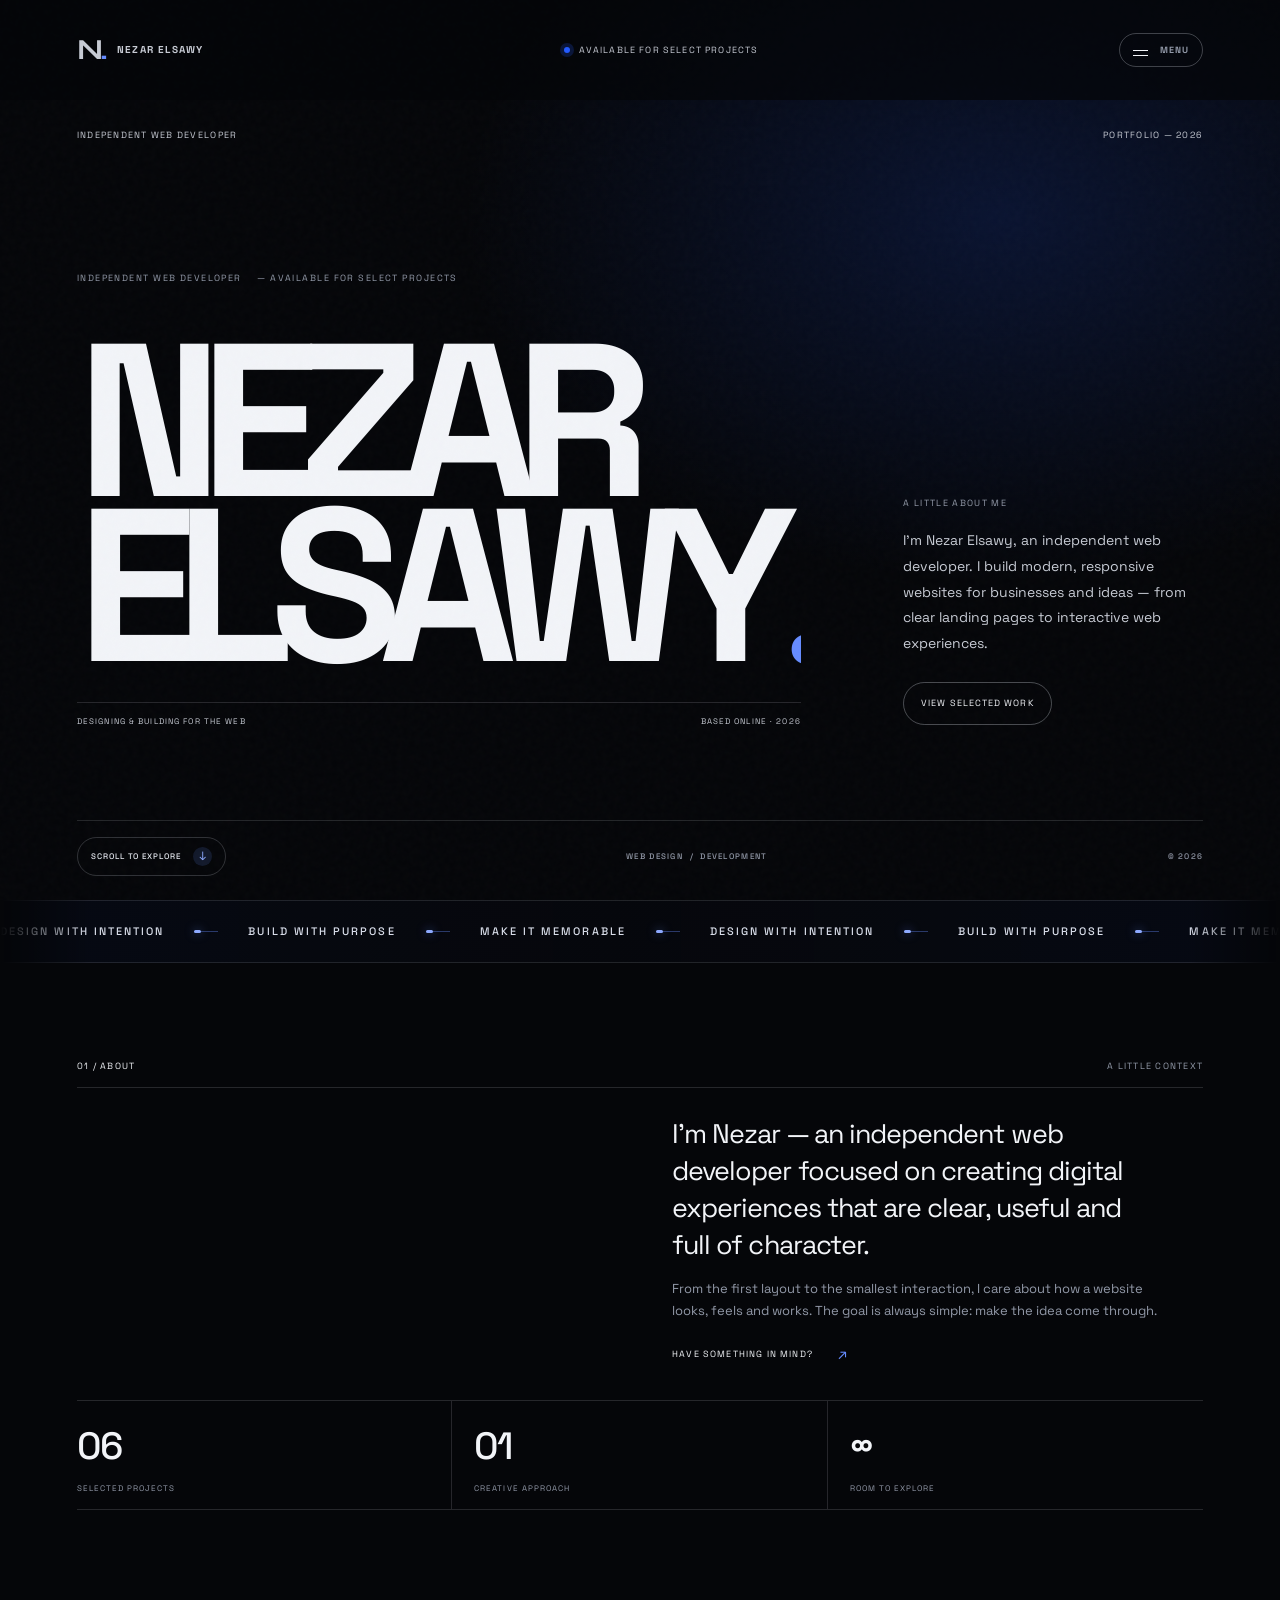
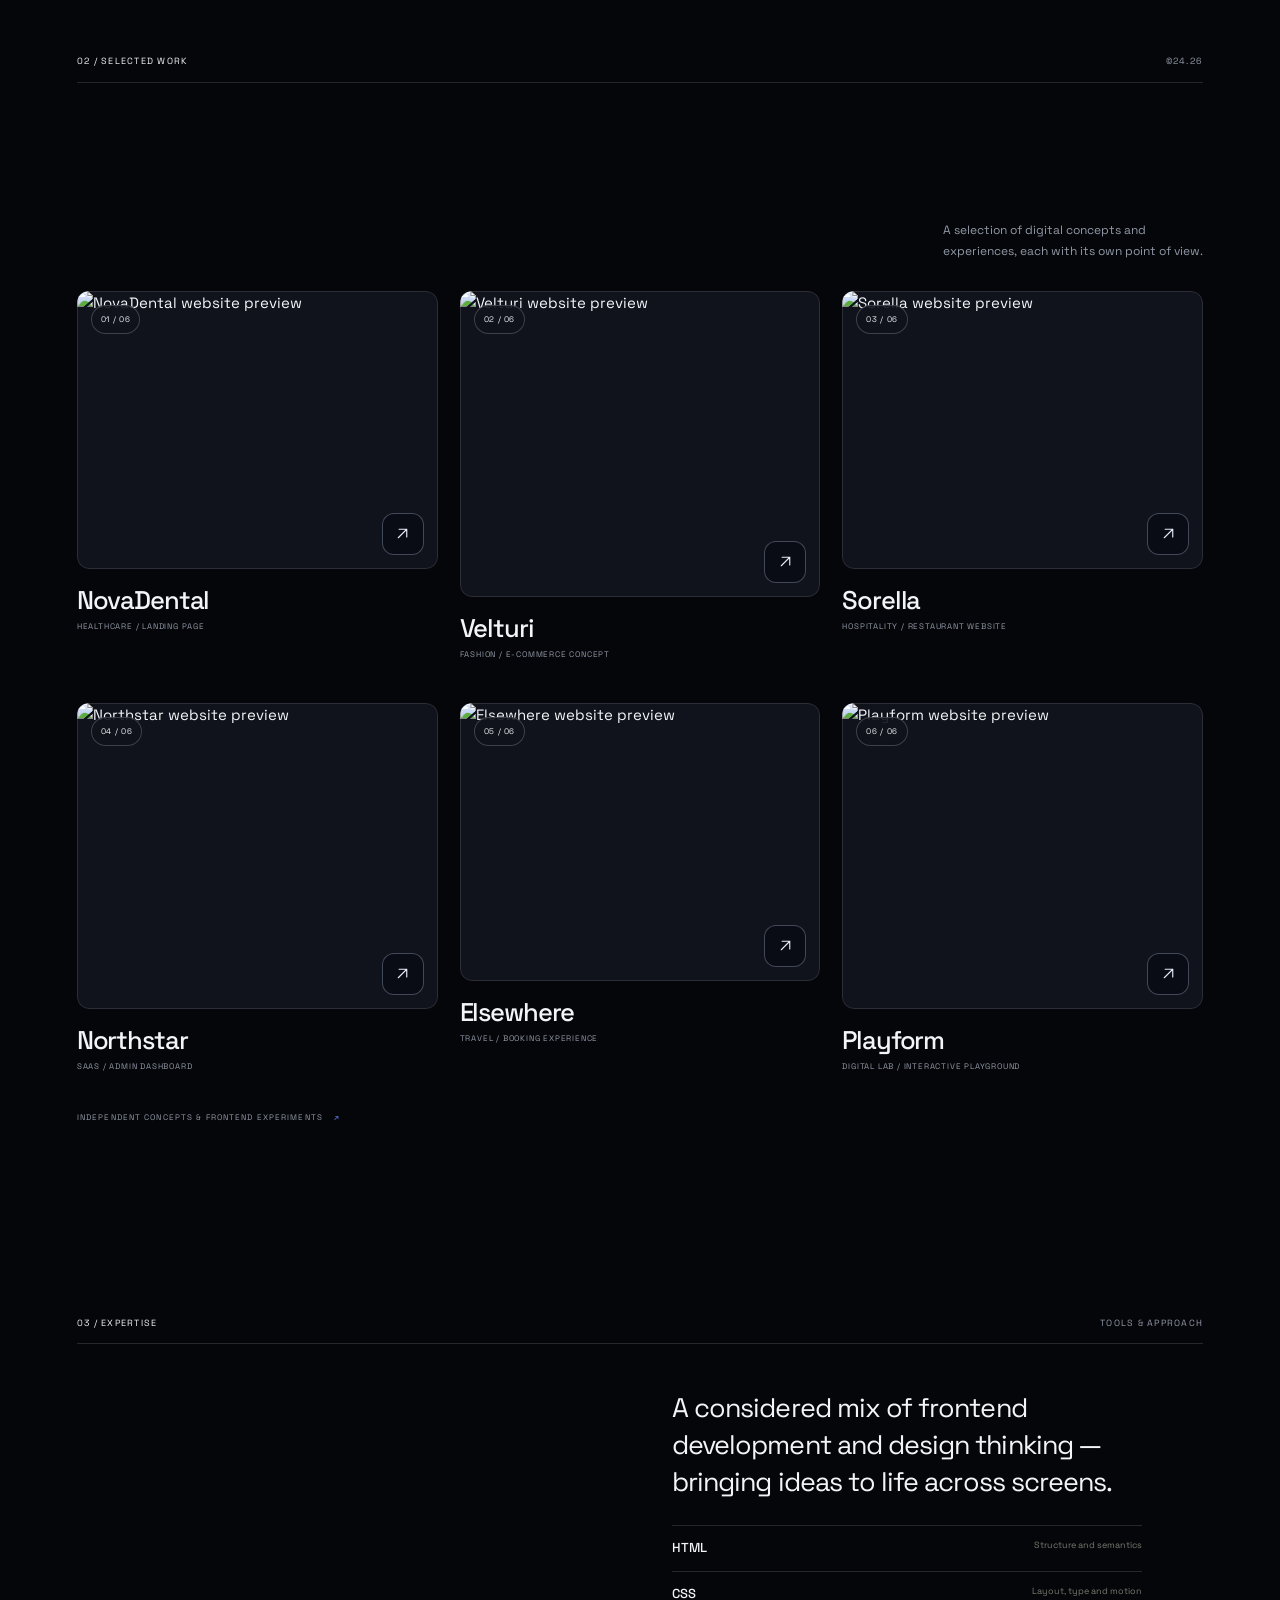
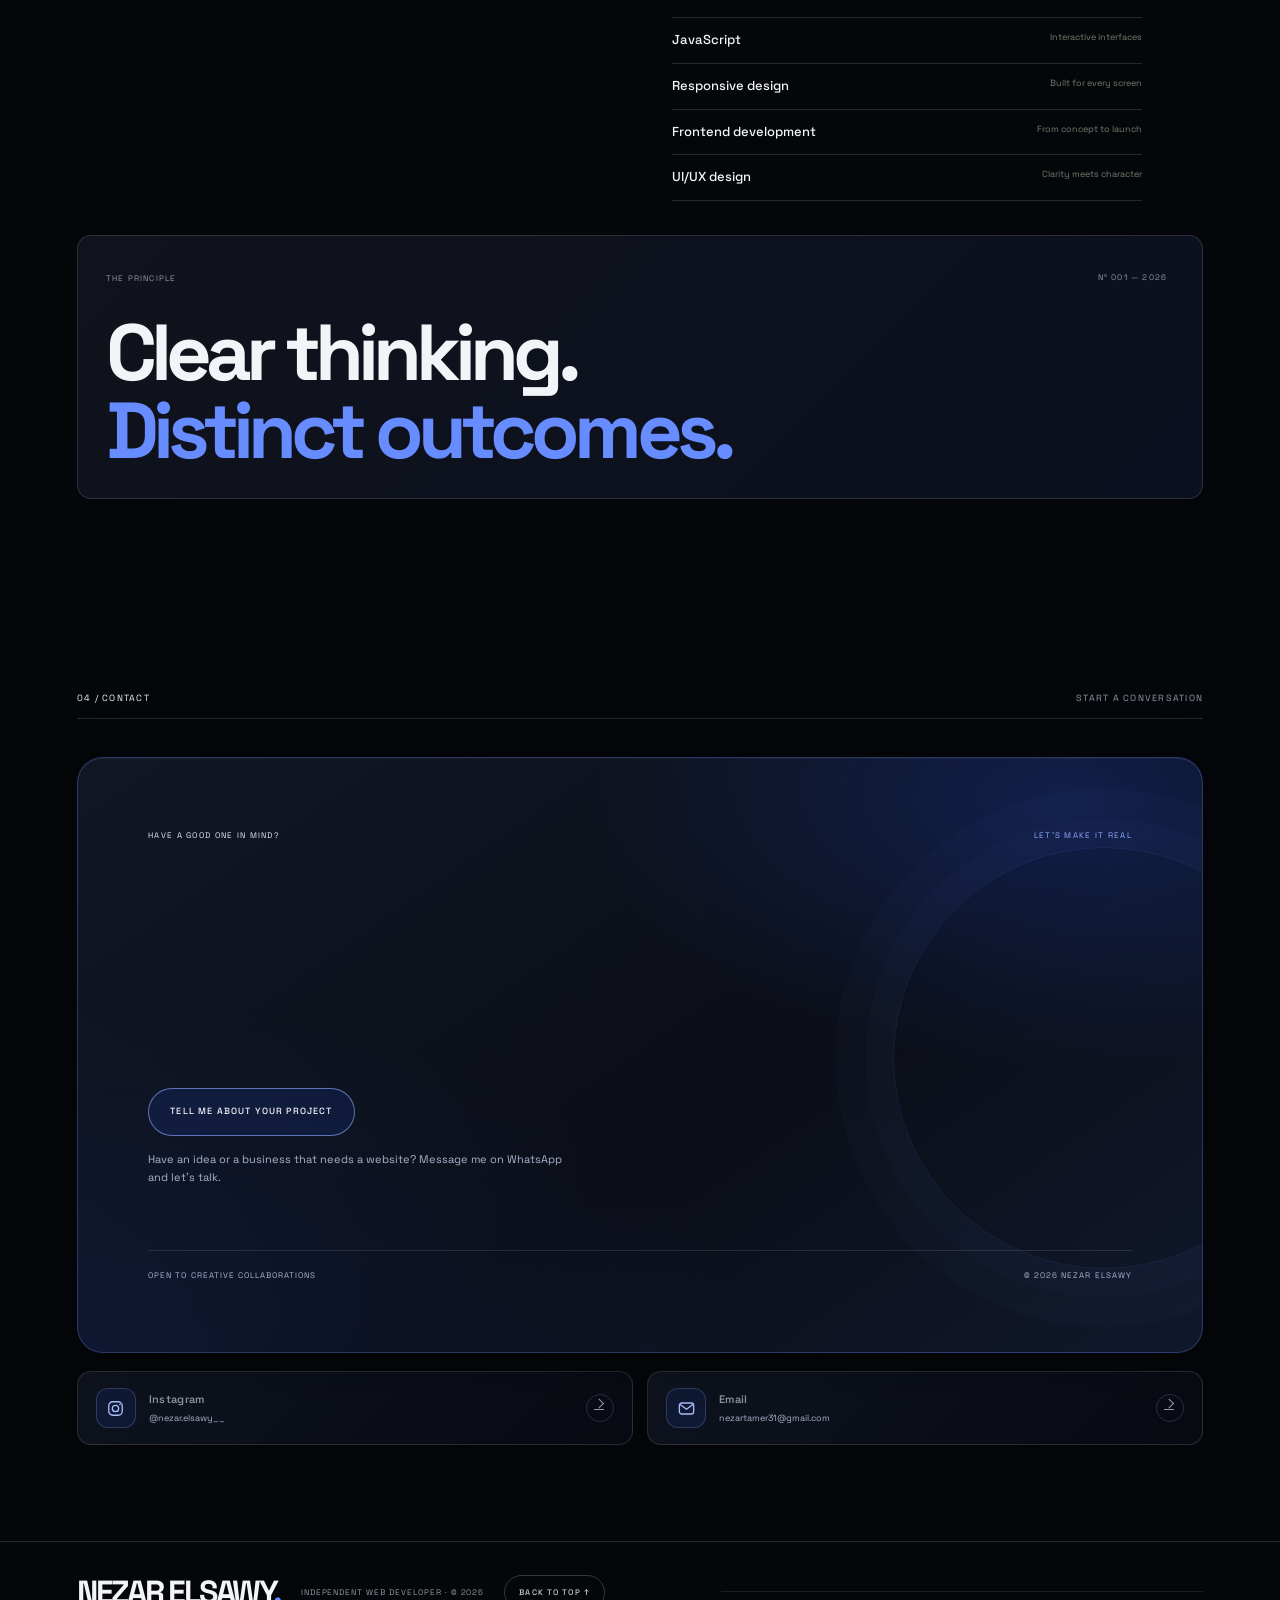
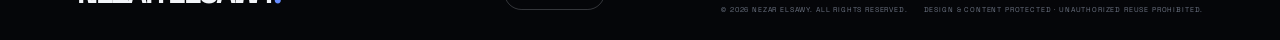
==== index.html @ 16b8c1f1 "Refresh stylesheet for social arrow update" ====
<!doctype html>
<html lang="en">
<head>
<meta charset="utf-8"><meta name="viewport" content="width=device-width,initial-scale=1,viewport-fit=cover">
<title>Nezar Elsawy — Independent Web Developer</title>
<meta name="description" content="Nezar Elsawy — Independent web developer creating thoughtful digital experiences.">
<meta name="theme-color" content="#050609">
<link rel="preconnect" href="https://fonts.googleapis.com"><link rel="preconnect" href="https://fonts.gstatic.com" crossorigin>
<link href="https://fonts.googleapis.com/css2?family=Space+Grotesk:wght@400;500;600;700&family=Syne:wght@500;600;700;800&display=swap" rel="stylesheet">
<link rel="stylesheet" href="style.css?v=social-link-arrow-style-20261108"><script>document.documentElement.classList.add('js')</script>
</head>
<body>
<div class="grain" aria-hidden="true"></div><div class="cursor" aria-hidden="true"></div>
<a class="skip" href="#about">Skip to content</a>
<header class="site-nav">
 <a class="brand" href="#top" aria-label="Nezar Elsawy home"><span class="brand-symbol">N<span>.</span></span><span class="brand-name">NEZAR ELSAWY</span></a>
 <span class="nav-status"><i></i> AVAILABLE FOR SELECT PROJECTS</span>
 <button class="menu-toggle" aria-expanded="false" aria-controls="mobile-menu" aria-label="Open menu"><span></span><span></span><b>MENU</b></button>
</header>
<nav class="mobile-menu" id="mobile-menu" aria-label="Main navigation"><div class="menu-top"><span>INDEX / 2026</span><button class="menu-close" type="button">CLOSE ×</button></div><a href="#about">About <span>01</span></a><a href="#work">Works <span>02</span></a><a href="#skills">Expertise <span>03</span></a><a href="#contact">Contact <span>04</span></a><small>INDEPENDENT WEB DEVELOPER · EGYPT</small></nav>
<main id="top">
<section class="hero">
 <div class="hero-meta"><span>INDEPENDENT WEB DEVELOPER</span><span>PORTFOLIO — 2026</span></div>
 <div class="hero-intro hero-intro-profile">
  <div class="hero-copy">
   <p class="hero-kicker">INDEPENDENT WEB DEVELOPER <span>— AVAILABLE FOR SELECT PROJECTS</span></p>
   <h1 class="hero-name" aria-label="Nezar Elsawy"><span class="name-line name-first">NEZAR</span><span class="name-line name-last">ELSAWY<span class="lime-dot">.</span></span></h1>
   <div class="hero-undername"><span>DESIGNING & BUILDING FOR THE WEB</span><span>BASED ONLINE · 2026</span></div>
  </div>
  <aside class="hero-description">
   <p class="hero-role">A LITTLE ABOUT ME</p>
   <p class="hero-bio">I'm Nezar Elsawy, an independent web developer. I build modern, responsive websites for businesses and ideas — from clear landing pages to interactive web experiences.</p>
   <a href="#work" class="pill-link">VIEW SELECTED WORK</a>
  </aside>
 </div>
 <div class="hero-foot"><span>SCROLL TO EXPLORE <b>↓</b></span><span>WEB DESIGN&nbsp; / &nbsp;DEVELOPMENT</span><span>© 2026</span></div>
</section>
<div class="ticker" aria-hidden="true"><div><span>DESIGN WITH INTENTION</span><b aria-hidden="true"></b><span>BUILD WITH PURPOSE</span><b aria-hidden="true"></b><span>MAKE IT MEMORABLE</span><b aria-hidden="true"></b><span>DESIGN WITH INTENTION</span><b aria-hidden="true"></b><span>BUILD WITH PURPOSE</span><b aria-hidden="true"></b><span>MAKE IT MEMORABLE</span><b aria-hidden="true"></b></div></div>
<section class="section about-section" id="about">
 <div class="section-head"><span>01 / ABOUT</span><span>A LITTLE CONTEXT</span></div>
 <div class="about-grid"><h2 class="section-title reveal-text">Less, but<br><em>better.</em></h2><div class="about-copy"><p class="lead">I'm Nezar — an independent web developer focused on creating digital experiences that are clear, useful and full of character.</p><p class="body-copy">From the first layout to the smallest interaction, I care about how a website looks, feels and works. The goal is always simple: make the idea come through.</p><a class="text-link" href="#contact">HAVE SOMETHING IN MIND? <span>↗</span></a></div></div>
 <div class="about-stats"><div><strong>06</strong><span>SELECTED PROJECTS</span></div><div><strong>01</strong><span>CREATIVE APPROACH</span></div><div><strong>∞</strong><span>ROOM TO EXPLORE</span></div></div>
</section>
<section class="section work-section" id="work">
 <div class="section-head"><span>02 / SELECTED WORK</span><span>©24.26</span></div>
 <div class="work-heading"><h2 class="section-title reveal-text">Works<span class="lime-dot">.</span></h2><p>A selection of digital concepts and experiences, each with its own point of view.</p></div>
 <div class="project-grid" id="projects"></div>
 <p class="work-footnote">INDEPENDENT CONCEPTS & FRONTEND EXPERIMENTS <span>↗</span></p>
</section>
<section class="section expertise-section" id="skills">
 <div class="section-head"><span>03 / EXPERTISE</span><span>TOOLS & APPROACH</span></div>
 <div class="expertise-grid"><h2 class="section-title reveal-text">Make it<br><em>work.</em></h2><div><p class="lead">A considered mix of frontend development and design thinking — bringing ideas to life across screens.</p><ul class="skill-list" id="skill-list"></ul></div></div>
 <div class="manifesto"><span>THE PRINCIPLE</span><strong>Clear thinking.<br><em>Distinct outcomes.</em></strong><span class="manifesto-index">N° 001 — 2026</span></div>
</section>
<section class="section contact-section" id="contact">
 <div class="section-head"><span>04 / CONTACT</span><span>START A CONVERSATION</span></div>
 <div class="contact-panel"><div class="contact-top"><span>HAVE A GOOD ONE IN MIND?</span><span>LET'S MAKE IT REAL</span></div><h2 class="section-title reveal-text">Let's talk<span class="lime-dot">.</span></h2><a class="contact-link" id="cta" href="https://wa.me/201211928660?text=Hi%20Nezar%2C%20I%27m%20interested%20in%20building%20a%20website." target="_blank" rel="noopener">TELL ME ABOUT YOUR PROJECT</a><p class="contact-hint">Have an idea or a business that needs a website? Message me on WhatsApp and let’s talk.</p><div class="contact-bottom"><span>OPEN TO CREATIVE COLLABORATIONS</span><span>© 2026 NEZAR ELSAWY</span></div></div>
 <div class="social-links" id="links"></div>
</section>
</main>
<div class="project-modal" id="project-modal" role="dialog" aria-modal="true" aria-hidden="true" aria-label="Project case study"><div class="project-modal-panel" id="project-modal-content"></div></div>
<footer class="site-footer"><div class="footer-main"><a class="footer-name" href="#top">NEZAR ELSAWY<span>.</span></a><span>INDEPENDENT WEB DEVELOPER · © <span id="year">2026</span></span><a class="back-top" href="#top">BACK TO TOP ↑</a></div><div class="footer-legal"><span>© <span id="copyright-year">2026</span> NEZAR ELSAWY. ALL RIGHTS RESERVED.</span><span>DESIGN & CONTENT PROTECTED · UNAUTHORIZED REUSE PROHIBITED.</span></div></footer>
<script src="site.js"></script><script src="projects.js?v=preview20261108"></script><script src="main.js?v=contact-social-icons-20261108"></script><script src="script.js?v=full-motion-20261108"></script>
</body></html>
---- style.css ----
:root{--bg:#10110f;--surface:#171915;--ink:#f0f0e9;--muted:#999d91;--line:rgba(240,240,233,.17);--lime:#c7f36b;--font:'Space Grotesk',sans-serif;--gutter:clamp(20px,5.3vw,82px);--ease:cubic-bezier(.2,.7,.2,1)}
*{box-sizing:border-box;margin:0;padding:0}html{scroll-behavior:smooth;scroll-padding-top:90px}body{background:var(--bg);color:var(--ink);font:400 15px/1.6 var(--font);overflow-x:hidden;-webkit-font-smoothing:antialiased}a{color:inherit;text-decoration:none}button{font:inherit}::selection{background:var(--lime);color:#10110f}.grain{position:fixed;inset:0;z-index:20;pointer-events:none;opacity:.035;background-image:url("data:image/svg+xml,%3Csvg viewBox='0 0 180 180' xmlns='http://www.w3.org/2000/svg'%3E%3Cfilter id='n'%3E%3CfeTurbulence type='fractalNoise' baseFrequency='.85' numOctaves='3' stitchTiles='stitch'/%3E%3C/filter%3E%3Crect width='100%25' height='100%25' filter='url(%23n)' opacity='.5'/%3E%3C/svg%3E")}.skip{position:absolute;top:-60px;left:20px;z-index:200;background:var(--lime);color:#10110f;padding:10px}.skip:focus{top:15px}:focus-visible{outline:2px solid var(--lime);outline-offset:5px}
.site-nav{position:absolute;top:0;left:0;right:0;z-index:100;padding:25px var(--gutter);display:flex;justify-content:space-between;align-items:center}.brand{display:flex;align-items:center;gap:12px}.brand-symbol{font-size:25px;font-weight:700;letter-spacing:-.1em}.brand-symbol span,.footer-name span{color:var(--lime)}.brand-name{font-size:10px;font-weight:700;letter-spacing:.15em}.nav-status,.menu-toggle b{font-size:9px;letter-spacing:.13em;color:var(--muted)}.nav-status{display:flex;align-items:center;gap:9px}.nav-status i{width:6px;height:6px;background:var(--lime);border-radius:50%;box-shadow:0 0 12px #c7f36b66}.menu-toggle{display:flex;align-items:center;gap:12px;background:none;border:1px solid var(--line);border-radius:50px;padding:9px 13px;color:var(--ink);cursor:pointer;transition:border-color .25s}.menu-toggle:hover{border-color:var(--lime)}.menu-toggle span{width:14px;height:1px;background:var(--ink);display:block;box-shadow:0 5px 0 var(--ink)}.mobile-menu{position:fixed;z-index:90;inset:0;background:#171915;display:flex;flex-direction:column;justify-content:center;padding:calc(70px + 3vh) var(--gutter);opacity:0;visibility:hidden;transition:opacity .35s,visibility .35s}.mobile-menu.open{opacity:1;visibility:visible}.menu-top{position:absolute;top:27px;left:var(--gutter);right:var(--gutter);display:flex;justify-content:space-between;font-size:9px;letter-spacing:.15em;color:var(--muted)}.menu-close{border:1px solid var(--line);background:none;color:var(--ink);border-radius:40px;padding:8px 12px;font-size:9px;cursor:pointer}.mobile-menu>a{font-size:clamp(40px,9vw,78px);font-weight:600;letter-spacing:-.07em;line-height:1.18;border-bottom:1px solid var(--line);padding:10px 0}.mobile-menu>a span{float:right;color:var(--lime);font-size:11px;letter-spacing:0}.mobile-menu small{position:absolute;bottom:27px;color:var(--muted);font-size:8px;letter-spacing:.13em}
.hero{min-height:100svh;position:relative;padding:120px var(--gutter) 25px;display:flex;flex-direction:column;justify-content:space-between;overflow:hidden}.hero-meta,.hero-foot{display:flex;justify-content:space-between;gap:15px;font-size:9px;letter-spacing:.14em;color:var(--muted)}.hero-meta{padding-top:12px}.hero-intro{display:grid;grid-template-columns:1.2fr .8fr;align-items:end;gap:5vw;padding:8vh 0 4vh}.hero-kicker{grid-column:1/-1;color:var(--lime);font-size:9px;letter-spacing:.18em;margin-bottom:24px}.hero-title{font-size:clamp(54px,8.7vw,132px);font-weight:600;line-height:.91;letter-spacing:-.085em}.hero-title em,.section-title em,.manifesto strong em{font-style:normal;color:var(--muted)}.hero-aside{max-width:280px;padding-bottom:7px}.hero-aside p{font-size:13px;color:#b3b5ac;line-height:1.8;margin-bottom:25px}.pill-link{display:inline-flex;align-items:center;gap:28px;border:1px solid var(--line);border-radius:50px;padding:12px 16px;font-size:9px;letter-spacing:.12em;transition:background .25s,color .25s,border-color .25s}.pill-link span{color:var(--lime);font-size:15px}.pill-link:hover{background:var(--lime);border-color:var(--lime);color:#10110f}.pill-link:hover span{color:#10110f}
.hero-wordmark{position:relative;width:100%;overflow:hidden;line-height:.76;white-space:nowrap;cursor:crosshair;touch-action:pan-y;user-select:none;-webkit-user-select:none;margin:3vh 0 2vh}.wordmark-base,.wordmark-reveal{display:block;font-size:clamp(52px,14.05vw,220px);font-weight:700;letter-spacing:-.105em;line-height:.83;white-space:nowrap}.wordmark-base{color:#f0f0e9}.wordmark-reveal{position:absolute;inset:0;color:var(--lime);clip-path:circle(0px at var(--mx,50%) var(--my,50%));-webkit-clip-path:circle(0px at var(--mx,50%) var(--my,50%));transition:clip-path .16s ease,-webkit-clip-path .16s ease;pointer-events:none}.hero-wordmark.is-active .wordmark-reveal{clip-path:circle(clamp(70px,10vw,145px) at var(--mx,50%) var(--my,50%));-webkit-clip-path:circle(clamp(70px,10vw,145px) at var(--mx,50%) var(--my,50%))}.wordmark-hint{position:absolute;right:0;top:-22px;color:var(--muted);font-size:8px;letter-spacing:.15em}.hero-foot{font-size:8px}.hero-foot b{color:var(--lime);font-size:13px;margin-left:7px}
.ticker{overflow:hidden;border-block:1px solid var(--line);padding:14px 0}.ticker>div{display:flex;align-items:center;gap:35px;width:max-content;animation:marquee 36s linear infinite}.ticker span{font-size:9px;letter-spacing:.16em;color:#b4b6ad}.ticker b{font-size:13px;color:var(--lime)}@keyframes marquee{to{transform:translateX(-50%)}}
.section{padding:clamp(90px,12vw,170px) var(--gutter)}.section-head{display:flex;justify-content:space-between;border-bottom:1px solid var(--line);padding-bottom:13px;color:var(--muted);font-size:9px;letter-spacing:.14em}.section-head span:first-child{color:var(--ink)}.about-grid,.expertise-grid{display:grid;grid-template-columns:1fr 1fr;gap:8vw;padding:75px 0 55px}.section-title{font-size:clamp(58px,9vw,128px);font-weight:600;line-height:.9;letter-spacing:-.085em}.about-copy{max-width:490px;padding-top:8px}.lead{font-size:clamp(18px,2.1vw,27px);line-height:1.45;letter-spacing:-.035em}.body-copy{margin-top:23px;color:var(--muted);font-size:13px;line-height:1.9}.text-link{display:inline-flex;gap:25px;align-items:center;margin-top:30px;font-size:9px;letter-spacing:.13em}.text-link span{color:var(--lime);font-size:15px}.about-stats{display:grid;grid-template-columns:repeat(3,1fr);border-top:1px solid var(--line);border-bottom:1px solid var(--line)}.about-stats>div{padding:20px 0;display:flex;flex-direction:column;gap:5px;border-right:1px solid var(--line);padding-left:22px}.about-stats>div:first-child{padding-left:0}.about-stats>div:last-child{border:0}.about-stats strong{font-size:38px;letter-spacing:-.06em;font-weight:500}.about-stats span{font-size:8px;letter-spacing:.13em;color:var(--muted)}
.work-section{padding-top:70px}.work-heading{display:flex;align-items:end;justify-content:space-between;padding:65px 0 45px}.work-heading .section-title{font-size:clamp(76px,12vw,165px)}.lime-dot{color:var(--lime)}.work-heading p{max-width:260px;color:var(--muted);font-size:12px;line-height:1.8}.project-grid{display:grid;grid-template-columns:repeat(12,minmax(0,1fr));column-gap:20px;row-gap:70px}.project-card{grid-column:span 6;display:block;min-width:0;color:var(--ink);outline:none}.project-card:nth-child(2n){grid-column:8/span 5;margin-top:100px}.project-card:nth-child(3n){grid-column:2/span 6;margin-top:-20px}.project-card:nth-child(4n){grid-column:8/span 5;margin-top:50px}.project-image{position:relative;display:block;width:100%;aspect-ratio:1.42;overflow:hidden;border-radius:4px 4px 4px 4px;background:#242720}.project-card:nth-child(2n) .project-image{aspect-ratio:1.12}.project-image img{width:100%;height:100%;object-fit:cover;display:block;filter:saturate(.78);transition:transform .8s var(--ease),filter .5s}.project-card:hover .project-image img{transform:scale(1.045);filter:saturate(1)}.project-image:after{content:"";position:absolute;inset:0;border:1px solid rgba(255,255,255,.12);border-radius:inherit;pointer-events:none}.project-number{position:absolute;left:14px;top:14px;z-index:2;padding:7px 9px;border:1px solid rgba(255,255,255,.35);border-radius:30px;background:rgba(16,17,15,.35);backdrop-filter:blur(8px);font-size:8px;letter-spacing:.08em}.project-open{position:absolute;right:14px;bottom:14px;z-index:2;display:grid;place-items:center;width:38px;height:38px;border:1px solid rgba(255,255,255,.55);border-radius:50%;background:rgba(16,17,15,.28);font-size:16px;transition:background .25s,color .25s,transform .25s}.project-card:hover .project-open{background:var(--lime);color:#10110f;transform:rotate(45deg);border-color:var(--lime)}.project-info{display:flex;justify-content:space-between;align-items:center;gap:10px;padding:17px 0 0}.project-info h3{font-size:clamp(20px,2.5vw,30px);font-weight:500;letter-spacing:-.06em}.project-info p{margin-top:3px;font-size:8px;letter-spacing:.1em;color:var(--muted)}.project-type{font-size:8px;letter-spacing:.1em;color:var(--muted);white-space:nowrap;transition:color .2s}.project-card:hover .project-type{color:var(--lime)}.work-footnote{margin-top:65px;font-size:8px;letter-spacing:.14em;color:var(--muted)}.work-footnote span{color:var(--lime);margin-left:8px}
.expertise-grid{align-items:start}.expertise-grid>div{max-width:470px}.skill-list{margin-top:35px;border-top:1px solid var(--line);list-style:none}.skill-list li{display:flex;justify-content:space-between;gap:15px;padding:15px 0;border-bottom:1px solid var(--line)}.skill-list strong{font-size:13px;font-weight:500}.skill-list span{font-size:9px;color:var(--muted);text-align:right}.manifesto{position:relative;padding:35px;border:1px solid var(--line);border-radius:4px}.manifesto>span:first-child,.manifesto-index{font-size:8px;letter-spacing:.15em;color:var(--muted)}.manifesto strong{display:block;margin-top:40px;font-size:clamp(36px,6.2vw,80px);line-height:.98;letter-spacing:-.075em}.manifesto-index{position:absolute;right:35px;top:35px}
.contact-panel{margin-top:60px;padding:clamp(25px,5vw,70px);background:var(--lime);color:#11130f;position:relative;overflow:hidden}.contact-top,.contact-bottom{display:flex;justify-content:space-between;gap:12px;font-size:8px;letter-spacing:.13em}.contact-panel .section-title{font-size:clamp(65px,12vw,160px);margin:12vh 0 7vh}.contact-panel .section-title em{color:#596a3d}.contact-link{display:inline-flex;justify-content:space-between;gap:70px;padding:13px 17px;border:1px solid rgba(17,19,15,.55);border-radius:50px;font-size:9px;letter-spacing:.13em;transition:background .25s,color .25s}.contact-link:hover{background:#11130f;color:var(--lime)}.contact-bottom{margin-top:11vh}.social-links{display:grid;grid-template-columns:1fr 1fr;gap:12px;margin-top:15px}.social-links a{display:flex;justify-content:space-between;padding:17px 0;border-bottom:1px solid var(--line);font-size:10px;transition:color .2s}.social-links a:hover{color:var(--lime)}.social-links a span:last-child{color:var(--muted)}
footer{display:flex;align-items:center;justify-content:space-between;gap:20px;padding:25px var(--gutter);border-top:1px solid var(--line);color:var(--muted);font-size:8px;letter-spacing:.12em}.footer-name{font-size:clamp(19px,3vw,32px);font-weight:700;letter-spacing:-.07em;color:var(--ink)}.back-top:hover{color:var(--lime)}
.cursor{position:fixed;z-index:200;left:0;top:0;width:8px;height:8px;border-radius:50%;background:var(--lime);pointer-events:none;opacity:0;transform:translate(-50%,-50%);mix-blend-mode:difference;transition:width .2s,height .2s,opacity .2s}.cursor.visible{opacity:1}.cursor.hover{width:35px;height:35px}
.js .reveal,.js .reveal-text{opacity:0;transform:translateY(22px);transition:opacity .8s var(--ease),transform .8s var(--ease)}.js .reveal.visible,.js .reveal-text.visible{opacity:1;transform:none}.js .hero-kicker{transition-delay:.08s}.js .hero-title{transition-delay:.2s}
@media(max-width:760px){.site-nav{padding:18px var(--gutter)}.nav-status{display:none}.hero{padding-top:95px;min-height:94svh}.hero-meta{font-size:8px}.hero-intro{display:block;padding:10vh 0 4vh}.hero-kicker{margin-bottom:18px}.hero-title{font-size:clamp(58px,13vw,92px)}.hero-aside{margin-top:25px;max-width:320px}.hero-aside p{font-size:12px;margin-bottom:18px}.wordmark-base,.wordmark-reveal{font-size:14.05vw;letter-spacing:-.105em}.wordmark-hint{top:-17px;font-size:7px}.hero-foot{font-size:7px}.hero-foot span:nth-child(2){display:none}.section{padding:85px var(--gutter)}.about-grid,.expertise-grid{grid-template-columns:1fr;gap:30px;padding:55px 0 40px}.section-title{font-size:clamp(58px,13vw,90px)}.about-copy{max-width:520px}.about-stats>div{padding-left:10px}.about-stats strong{font-size:30px}.about-stats span{font-size:7px;letter-spacing:.07em}.work-heading{padding:50px 0 30px;align-items:end}.work-heading .section-title{font-size:clamp(72px,17vw,110px)}.work-heading p{max-width:160px;font-size:10px}.project-grid{grid-template-columns:1fr;row-gap:35px}.project-card,.project-card:nth-child(2n),.project-card:nth-child(3n),.project-card:nth-child(4n){grid-column:1;margin:0}.project-image,.project-card:nth-child(2n) .project-image{aspect-ratio:1.35}.project-info h3{font-size:24px}.project-type{font-size:7px}.work-footnote{margin-top:38px}.manifesto{padding:25px}.manifesto-index{right:25px;top:25px}.manifesto strong{font-size:clamp(39px,10vw,65px);margin-top:55px}.contact-panel{margin-top:38px;padding:25px 20px}.contact-panel .section-title{font-size:clamp(65px,14vw,105px);margin:12vh 0 8vh}.contact-top,.contact-bottom{font-size:7px}.contact-bottom{margin-top:10vh}.social-links{grid-template-columns:1fr}footer{flex-wrap:wrap}footer>span{order:3;width:100%}}
@media(max-width:390px){.hero-meta span:last-child{font-size:7px}.hero-foot{letter-spacing:.08em}.wordmark-base,.wordmark-reveal{font-size:13.8vw}.project-info{align-items:flex-start}.project-type{white-space:normal;text-align:right;max-width:105px}}
@media(hover:none){.cursor{display:none}.hero-wordmark{cursor:pointer}}
@media(prefers-reduced-motion:reduce){*,*:before,*:after{animation-duration:.01ms!important;animation-iteration-count:1!important;scroll-behavior:auto!important;transition-duration:.01ms!important}.js .reveal,.js .reveal-text{opacity:1;transform:none}.ticker>div{animation:none}}

/* Editorial dark visual refresh */
:root{--bg:#10110f;--ink:#f0f0e9;--muted:#999d91;--line:rgba(240,240,233,.17);--lime:#c7f36b;--font:'Space Grotesk',sans-serif}
body{background:var(--bg);color:var(--ink);font-family:var(--font)}


/* Animated personal introduction — opening hero */
.hero-intro-profile{grid-template-columns:minmax(0,1.25fr) minmax(240px,.75fr);align-items:end;column-gap:7vw;row-gap:0;padding-top:clamp(55px,9vh,115px);padding-bottom:clamp(28px,5vh,65px)}
.hero-intro-profile .hero-kicker{grid-column:1/-1;margin-bottom:clamp(24px,4vh,48px);animation:fade-rise .8s .12s both}
.hero-kicker span{color:var(--muted);margin-left:8px}
.hero-name{font-size:clamp(86px,15.8vw,230px);line-height:.76;letter-spacing:-.105em;font-weight:700;display:flex;flex-direction:column;align-items:flex-start;overflow:visible}
.hero-name .name-line{display:block;white-space:nowrap;transform:translateY(115%);opacity:0;animation:name-arrive 1.05s cubic-bezier(.16,1,.3,1) forwards}
.hero-name .name-first{animation-delay:.25s}
.hero-name .name-last{animation-delay:.42s}
.hero-name .lime-dot{display:inline-block;color:var(--lime);margin-left:.015em}
.hero-description{max-width:350px;padding-bottom:6px;animation:fade-rise .9s .85s both}
.hero-description .hero-role{font-size:10px;letter-spacing:.16em;color:var(--lime);margin-bottom:13px}
.hero-description .hero-bio{font-size:clamp(13px,1.15vw,16px);line-height:1.85;color:#b7baaf;margin-bottom:24px;max-width:330px}
@keyframes name-arrive{to{transform:translateY(0);opacity:1}}
@keyframes fade-rise{from{transform:translateY(18px);opacity:0}to{transform:translateY(0);opacity:1}}
.hero-wordmark{margin-top:clamp(2vh,4vh,5vh)}
@media(min-width:761px){.hero-intro-profile{min-height:45vh}.hero-name{font-size:clamp(110px,15.8vw,230px)}}
@media(max-width:760px){.hero-intro-profile{display:flex;flex-direction:column;align-items:flex-start;gap:0;padding:9vh 0 3vh}.hero-intro-profile .hero-kicker{margin-bottom:28px}.hero-name{font-size:clamp(76px,18vw,132px);line-height:.8}.hero-description{margin-top:32px;max-width:390px;padding:0}.hero-description .hero-role{font-size:9px;margin-bottom:10px}.hero-description .hero-bio{font-size:12px;line-height:1.75;margin-bottom:18px}.hero-wordmark{margin-top:5vh}}
@media(max-width:390px){.hero-name{font-size:17.4vw}.hero-description{margin-top:25px}}
@media(prefers-reduced-motion:reduce){.hero-intro-profile .hero-kicker,.hero-name .name-line,.hero-description{animation:none!important;transform:none!important;opacity:1!important}}


/* Refined first-screen art direction */
.hero{min-height:100svh;padding-top:112px;padding-bottom:24px}
.hero-intro-profile{display:grid;grid-template-columns:minmax(0,1.55fr) minmax(250px,.55fr);gap:clamp(24px,5vw,78px);align-items:center;min-height:0;padding:clamp(70px,12vh,150px) 0 clamp(50px,8vh,100px)}
.hero-copy{min-width:0;position:relative}
.hero-intro-profile .hero-kicker{display:flex;align-items:center;gap:11px;grid-column:auto;margin:0 0 clamp(34px,6vh,68px);font-size:9px;letter-spacing:.17em;color:#d6d8ce;animation:fade-rise .8s .1s both}
.status-dot{width:7px;height:7px;display:inline-block;border-radius:50%;background:var(--lime);box-shadow:0 0 13px #c7f36b70}
.hero-kicker-year{margin-left:auto!important;color:var(--muted)!important}
.hero-name{font-family:'Syne',var(--font);font-size:clamp(100px,16.5vw,250px);line-height:.72;letter-spacing:-.105em;font-weight:800;display:flex;flex-direction:column;align-items:flex-start;overflow:visible}
.hero-name .name-line{display:block;white-space:nowrap;transform:translateY(115%);opacity:0;animation:name-arrive 1.15s cubic-bezier(.16,1,.3,1) forwards}
.hero-name .name-first{animation-delay:.2s}.hero-name .name-last{animation-delay:.38s}
.hero-name .lime-dot{display:inline-block;color:var(--lime);margin-left:.015em}
.hero-undername{display:flex;justify-content:space-between;gap:12px;margin-top:34px;padding-top:13px;border-top:1px solid var(--line);font-size:8px;letter-spacing:.16em;color:var(--muted);animation:fade-rise .8s .8s both}
.hero-description{max-width:none;padding:0;display:flex;flex-direction:column;align-items:flex-start;gap:clamp(30px,5vh,60px);animation:fade-rise .9s .65s both}
.hero-orbit{position:relative;width:clamp(155px,18vw,245px);aspect-ratio:1;align-self:center;display:grid;place-items:center}
.orbit-ring{position:absolute;inset:0;border:1px solid rgba(240,240,233,.24);border-radius:50%}
.orbit-one{transform:rotate(-28deg) scaleY(.42);border-color:rgba(199,243,107,.55);animation:orbit-turn 18s linear infinite}
.orbit-two{inset:14%;transform:rotate(36deg) scaleY(.7);border-style:dashed;opacity:.55;animation:orbit-turn 25s linear infinite reverse}
.orbit-core{width:38%;aspect-ratio:1;border-radius:50%;display:grid;place-items:center;background:var(--lime);color:#10110f;font-family:'Syne',var(--font);font-size:clamp(28px,4vw,48px);font-weight:800;letter-spacing:-.1em}
.orbit-core span{color:#4d6330}
.orbit-caption{position:absolute;right:-7%;bottom:8%;font-size:7px;line-height:1.5;letter-spacing:.16em;color:var(--muted)}
@keyframes orbit-turn{to{rotate:360deg}}
.hero-description-copy{width:100%;max-width:330px}
.hero-description .hero-role{font-size:9px;letter-spacing:.17em;color:var(--lime);margin-bottom:14px}
.hero-description .hero-bio{font-size:clamp(13px,1.05vw,15px);line-height:1.85;color:#b7baaf;margin:0 0 24px;max-width:330px}
.hero-foot{padding-top:13px;border-top:1px solid var(--line)}
.hero-wordmark{display:none!important}
@media(min-width:761px){.hero-intro-profile{grid-template-columns:minmax(0,1.55fr) minmax(250px,.55fr)}.hero-name{font-size:clamp(100px,16.5vw,250px)}}
@media(max-width:760px){
 .hero{min-height:100svh;padding-top:95px;padding-bottom:18px}
 .hero-intro-profile{display:flex;flex-direction:column;align-items:stretch;gap:0;padding:clamp(55px,9vh,90px) 0 35px}
 .hero-intro-profile .hero-kicker{font-size:7px;letter-spacing:.12em;margin-bottom:45px;gap:7px}
 .hero-name{font-size:clamp(88px,19vw,145px);line-height:.77}
 .hero-undername{margin-top:27px;font-size:7px}
 .hero-description{display:grid;grid-template-columns:105px 1fr;gap:22px;align-items:center;margin-top:42px}
 .hero-orbit{width:100px;align-self:center}
 .orbit-caption{font-size:5px;right:-12%;bottom:4%}
 .hero-description-copy{max-width:none}
 .hero-description .hero-role{font-size:7px;margin-bottom:9px}
 .hero-description .hero-bio{font-size:11px;line-height:1.7;margin-bottom:15px}
 .hero-description .pill-link{font-size:7px;padding:10px 12px;gap:18px}
 .hero-foot{font-size:7px}
 .hero-foot span:nth-child(2){display:none}
}
@media(max-width:390px){.hero-name{font-size:18.5vw}.hero-description{grid-template-columns:88px 1fr;gap:16px}.hero-orbit{width:84px}.hero-description .hero-bio{font-size:10px}}
@media(prefers-reduced-motion:reduce){.hero-intro-profile .hero-kicker,.hero-name .name-line,.hero-undername,.hero-description{animation:none!important;transform:none!important;opacity:1!important}.orbit-ring{animation:none!important}}


/* Minimal editorial hero — replace previous experimental hero styling */
.hero{min-height:100svh;padding:116px var(--gutter) 24px;display:flex;flex-direction:column;justify-content:space-between}
.hero-meta{font-size:9px;letter-spacing:.14em;color:var(--muted)}
.hero-intro-profile{display:grid;grid-template-columns:minmax(0,1fr) minmax(230px,300px);align-items:end;gap:clamp(30px,8vw,120px);padding:clamp(75px,13vh,150px) 0 clamp(55px,9vh,100px);min-height:0}
.hero-intro-profile .hero-kicker{display:block;margin:0 0 clamp(32px,6vh,65px);font-size:9px;letter-spacing:.16em;color:var(--muted);animation:fade-rise .8s .1s both}
.hero-intro-profile .hero-kicker span{color:var(--muted);margin-left:12px}
.hero-name{font-family:'Syne',var(--font);font-size:clamp(105px,17vw,255px);font-weight:700;line-height:.76;letter-spacing:-.105em;display:flex;flex-direction:column;align-items:flex-start;overflow:hidden}
.hero-name .name-line{display:block;white-space:nowrap;transform:translateY(110%);opacity:0;animation:name-arrive 1.1s cubic-bezier(.2,.75,.2,1) forwards}
.hero-name .name-first{animation-delay:.15s}.hero-name .name-last{animation-delay:.3s}
.hero-name .lime-dot{color:var(--ink);font-weight:400}
.hero-undername{display:flex;justify-content:space-between;gap:15px;margin-top:32px;padding-top:12px;border-top:1px solid var(--line);font-size:8px;letter-spacing:.14em;color:var(--muted);animation:fade-rise .8s .65s both}
.hero-description{display:block;max-width:300px;padding:0 0 3px;animation:fade-rise .9s .65s both}
.hero-description .hero-role{font-size:9px;letter-spacing:.15em;color:var(--muted);margin-bottom:17px}
.hero-description .hero-bio{font-size:14px;line-height:1.85;color:#c1c2ba;margin:0 0 25px;max-width:300px}
.hero-description .pill-link{background:transparent;border-color:rgba(240,240,233,.35);color:var(--ink);padding:13px 17px}
.hero-description .pill-link span{color:var(--ink)}
.hero-description .pill-link:hover{background:var(--ink);border-color:var(--ink);color:var(--bg)}
.hero-description .pill-link:hover span{color:var(--bg)}
.hero-foot{border-top:1px solid var(--line);padding-top:13px;font-size:8px;color:var(--muted)}
.hero-wordmark,.hero-orbit,.status-dot{display:none!important}
@media(max-width:760px){
 .hero{padding-top:100px;min-height:100svh}
 .hero-intro-profile{display:flex;flex-direction:column;align-items:stretch;gap:45px;padding:clamp(70px,13vh,115px) 0 55px}
 .hero-intro-profile .hero-kicker{font-size:7px;line-height:1.8;margin-bottom:35px;letter-spacing:.12em}
 .hero-intro-profile .hero-kicker span{display:block;margin:3px 0 0}
 .hero-name{font-size:clamp(86px,18.6vw,145px);line-height:.79}
 .hero-undername{margin-top:25px;font-size:7px;letter-spacing:.1em}
 .hero-description{max-width:370px;margin-left:auto}
 .hero-description .hero-role{font-size:8px;margin-bottom:10px}
 .hero-description .hero-bio{font-size:12px;line-height:1.75;margin-bottom:18px}
 .hero-description .pill-link{font-size:8px}
 .hero-foot{font-size:7px}
 .hero-foot span:nth-child(2){display:none}
}
@media(max-width:390px){.hero-name{font-size:18vw}.hero-intro-profile{gap:38px}.hero-undername span:last-child{display:none}}
@media(prefers-reduced-motion:reduce){.hero-intro-profile .hero-kicker,.hero-name .name-line,.hero-undername,.hero-description{animation:none!important;transform:none!important;opacity:1!important}}


/* Refined calm editorial direction — typography, layout and soft palette */
:root{
 --bg:#f5f4ef;--surface:#ebeae3;--ink:#242720;--muted:#777b70;
 --line:rgba(36,39,32,.14);--lime:#9eae91;--font:'Space Grotesk',sans-serif;
 --gutter:clamp(22px,6vw,96px);
}
body{background:var(--bg);color:var(--ink);font-family:'Space Grotesk',sans-serif}
::selection{background:#d8e1d0;color:#242720}
.grain{opacity:.012}
.site-nav{padding-top:27px;padding-bottom:27px}
.brand-symbol{font-family:'Syne',sans-serif;font-size:29px}
.brand-symbol span,.footer-name span{color:#8b9d7d}
.brand-name{letter-spacing:.12em;color:#34372f}
.nav-status{color:#777b70}
.nav-status i{background:#8b9d7d;box-shadow:0 0 0 4px #8b9d7d1c}
.menu-toggle{border-color:#d3d4cb;color:#242720}
.menu-toggle span{background:#242720;box-shadow:0 5px 0 #242720}
.menu-toggle:hover{background:#e8e9e1;border-color:#a5b39b}
.mobile-menu{background:#f1f0e9;color:#242720}
.mobile-menu>a{border-color:#d9d9d0}
.mobile-menu>a span{color:#8b9d7d}
.hero{background:radial-gradient(ellipse at 83% 23%,rgba(205,215,198,.32),transparent 35%)}
.hero-meta,.hero-foot,.hero-undername{color:#777b70}
.hero-intro-profile .hero-kicker{color:#777b70}
.hero-name{font-family:'Syne',sans-serif;font-weight:700;letter-spacing:-.105em;color:#22251f}
.hero-name .lime-dot{color:#8b9d7d}
.hero-description .hero-bio{color:#55594f}
.hero-description .pill-link{border-color:#c7c9be;color:#242720}
.hero-description .pill-link span{color:#8b9d7d}
.hero-description .pill-link:hover{background:#242720;border-color:#242720;color:#f5f4ef}
.hero-description .pill-link:hover span{color:#d5dfcc}
.ticker{border-color:var(--line)}
.ticker span{color:#65695f}
.ticker b{color:#8b9d7d}
.section-head{color:#777b70}
.section-head span:first-child{color:#242720}
.section-title em{color:#8b9d7d}
.lead{color:#30332c}
.body-copy{color:#777b70}
.text-link span{color:#8b9d7d}
.about-stats strong{color:#30332c}
.about-stats span{color:#777b70}
.project-image{background:#e3e3db;border-radius:10px}
.project-image img{filter:saturate(.78) contrast(.96)}
.project-image:after{border-color:rgba(36,39,32,.08)}
.project-number{background:rgba(245,244,239,.78);color:#242720;border-color:rgba(36,39,32,.15);backdrop-filter:blur(12px)}
.project-open{background:rgba(245,244,239,.8);color:#242720;border-color:rgba(36,39,32,.2)}
.project-card:hover .project-open{background:#8b9d7d;color:#fff;border-color:#8b9d7d}
.project-info h3{font-family:'Syne',sans-serif;font-weight:600;letter-spacing:-.045em}
.project-info p,.project-type{color:#777b70}
.project-card:hover .project-type{color:#788a6b}
.work-footnote{color:#777b70}
.work-footnote span{color:#8b9d7d}
.skill-list li{border-color:var(--line)}
.skill-list strong{color:#30332c}
.skill-list span{color:#777b70}
.manifesto{background:#eeede6;border-color:#d9d9d0;border-radius:12px}
.manifesto strong{font-family:'Syne',sans-serif;color:#30332c}
.manifesto strong em{color:#8b9d7d}
.manifesto-index,.manifesto>span:first-child{color:#777b70}
.contact-panel{background:#dfe5d9;color:#242720;border-radius:14px}
.contact-panel .section-title em{color:#84957a}
.contact-link{border-color:rgba(36,39,32,.35)}
.contact-link:hover{background:#242720;color:#dfe5d9}
.contact-top,.contact-bottom{color:#62685c}
.social-links a:hover{color:#8b9d7d}
footer{border-color:var(--line);color:#777b70}
.footer-name{color:#242720}
.back-top:hover{color:#8b9d7d}
.cursor{background:#8b9d7d;mix-blend-mode:multiply}
.skip{background:#dfe5d9;color:#242720}
:focus-visible{outline-color:#8b9d7d}
@media(max-width:760px){
 .hero{background:radial-gradient(ellipse at 90% 16%,rgba(205,215,198,.28),transparent 38%)}
 .project-info h3{font-size:clamp(20px,6vw,27px)}
 .contact-panel{border-radius:10px}
}


/* NEZAR WEB STUDIO — brand identity: midnight / chrome / electric blue */
:root{
 --bg:#050609;--surface:#10131B;--ink:#F2F4F8;--muted:#9299A8;
 --line:rgba(199,203,212,.17);--lime:#245BFF;--font:'Space Grotesk',sans-serif;
}
html,body{background:#050609!important;color:#F2F4F8}
body{font-family:'Space Grotesk',sans-serif}
::selection{background:#245BFF;color:#fff}
.grain{opacity:.045}
.site-nav{background:rgba(5,6,9,.72);border-color:rgba(199,203,212,.14)}
.brand-symbol,.brand-name,.nav-status,.hero-meta,.hero-foot,.hero-undername{color:#C7CBD4}
.brand-symbol span,.footer-name span{color:#668CFF}
.nav-status i{background:#245BFF;box-shadow:0 0 0 4px rgba(36,91,255,.2)}
.menu-toggle{border-color:rgba(199,203,212,.3);color:#F2F4F8}
.menu-toggle span{background:#F2F4F8;box-shadow:0 5px 0 #F2F4F8}
.menu-toggle:hover{background:#10131B;border-color:#245BFF}
.mobile-menu{background:#10131B;color:#F2F4F8}
.mobile-menu>a{border-color:rgba(199,203,212,.16)}
.mobile-menu>a span{color:#668CFF}
.hero{background:radial-gradient(ellipse at 78% 24%,rgba(36,91,255,.16),transparent 38%),#050609}
.hero-intro-profile .hero-kicker,.hero-description .hero-role{color:#9299A8}
.hero-name{font-family:'Space Grotesk',sans-serif;color:#F2F4F8}
.hero-name .lime-dot,.section-title em{color:#668CFF}
.hero-description .hero-bio{color:#C7CBD4}
.hero-description .pill-link{border-color:rgba(199,203,212,.35);color:#F2F4F8}
.hero-description .pill-link span{color:#668CFF}
.hero-description .pill-link:hover{background:#245BFF;border-color:#245BFF;color:#fff}
.hero-description .pill-link:hover span{color:#fff}
.ticker{border-color:rgba(199,203,212,.17)}
.ticker span,.section-head,.body-copy,.project-info p,.project-type,.work-footnote,.about-stats span{color:#9299A8}
.ticker b,.text-link span,.work-footnote span{color:#668CFF}
.section-head span:first-child,.lead,.about-stats strong,.skill-list strong{color:#F2F4F8}
.project-image{background:#10131B;border-radius:12px}
.project-image img{filter:saturate(.9) contrast(1.02)}
.project-image:after{border-color:rgba(199,203,212,.15)}
.project-number,.project-open{background:rgba(16,19,27,.82);color:#F2F4F8;border-color:rgba(199,203,212,.25);backdrop-filter:blur(14px)}
.project-card:hover .project-open{background:#245BFF;color:#fff;border-color:#245BFF}
.project-info h3{font-family:'Space Grotesk',sans-serif;color:#F2F4F8}
.skill-list li{border-color:rgba(199,203,212,.17)}
.manifesto{background:linear-gradient(135deg,#10131B,#0b1020);border-color:rgba(199,203,212,.16);border-radius:14px}
.manifesto strong{font-family:'Space Grotesk',sans-serif;color:#F2F4F8}
.manifesto strong em{color:#668CFF}
.manifesto-index,.manifesto>span:first-child{color:#9299A8}
.contact-panel{background:linear-gradient(135deg,#10131B 0%,#111b38 100%);color:#F2F4F8;border:1px solid rgba(102,140,255,.28);border-radius:14px}
.contact-panel .section-title em{color:#668CFF}
.contact-link{border-color:rgba(199,203,212,.35);color:#F2F4F8}
.contact-link:hover{background:#245BFF;color:#fff}
.contact-top,.contact-bottom,footer{color:#9299A8}
footer{border-color:rgba(199,203,212,.17)}
.footer-name{color:#F2F4F8}
.social-links a:hover,.back-top:hover{color:#668CFF}
.cursor{background:#245BFF;mix-blend-mode:screen}
.skip{background:#10131B;color:#F2F4F8}
:focus-visible{outline-color:#668CFF}
@media(max-width:760px){
 .hero{background:radial-gradient(ellipse at 88% 14%,rgba(36,91,255,.16),transparent 40%),#050609}
 .contact-panel{border-radius:12px}
}


/* Fix duplicated hamburger mark: keep a single two-line menu icon */
.menu-toggle span:nth-child(2){display:none!important}
.menu-toggle span:first-child{width:15px;height:1px;flex:0 0 15px;box-shadow:0 5px 0 currentColor}


/* Tighter editorial rhythm — remove oversized empty gaps */
:root{--section-space:clamp(64px,7.5vw,108px)}
.section{padding-top:var(--section-space);padding-bottom:var(--section-space)}
.about-grid,.expertise-grid{gap:5vw;padding:46px 0 34px}
.about-copy .lead,.expertise-grid .lead{line-height:1.38}
.body-copy{margin-top:14px;line-height:1.72}
.text-link{margin-top:19px}
.about-stats>div{padding-top:15px;padding-bottom:15px}
.work-section{padding-top:48px}
.work-heading{padding:42px 0 28px}
.project-grid{row-gap:48px}
.work-footnote{margin-top:38px}
.expertise-grid{padding-top:46px;padding-bottom:34px}
.skill-list{margin-top:24px}
.skill-list li{padding:12px 0}
.manifesto{padding:28px}
.manifesto strong{margin-top:26px}
.contact-panel{margin-top:38px}
.contact-panel .section-title{margin:7vh 0 5vh}
.contact-bottom{margin-top:7vh}
.social-links{margin-top:10px}
@media(max-width:760px){
 .section{padding-top:58px;padding-bottom:58px}
 .about-grid,.expertise-grid{gap:22px;padding:34px 0 27px}
 .body-copy{margin-top:11px;line-height:1.65}
 .text-link{margin-top:16px}
 .about-stats>div{padding-top:12px;padding-bottom:12px}
 .work-section{padding-top:42px}
 .work-heading{padding:34px 0 23px}
 .project-grid{row-gap:30px}
 .work-footnote{margin-top:28px}
 .expertise-grid{padding-top:34px;padding-bottom:27px}
 .skill-list{margin-top:20px}
 .manifesto{padding:22px}
 .manifesto strong{margin-top:22px}
 .contact-panel{margin-top:28px}
 .contact-panel .section-title{margin:6vh 0 4vh}
 .contact-bottom{margin-top:6vh}
}


/* Project showcase — three clean columns on desktop */
.project-grid{
 display:grid;
 grid-template-columns:repeat(3,minmax(0,1fr));
 column-gap:22px;
 row-gap:42px;
}
.project-card,
.project-card:nth-child(2n),
.project-card:nth-child(3n),
.project-card:nth-child(4n){
 grid-column:auto;
 margin-top:0;
}
.project-image,
.project-card:nth-child(2n) .project-image{
 aspect-ratio:1.18;
}
.project-info{align-items:flex-start}
.project-info h3{font-size:clamp(19px,2vw,26px)}
.project-type{font-size:7px}
@media(max-width:900px){
 .project-grid{grid-template-columns:repeat(2,minmax(0,1fr));gap:34px 18px}
 .project-image,.project-card:nth-child(2n) .project-image{aspect-ratio:1.2}
}
@media(max-width:600px){
 .project-grid{grid-template-columns:1fr;row-gap:30px}
 .project-image,.project-card:nth-child(2n) .project-image{aspect-ratio:1.35}
 .project-info h3{font-size:24px}
 .project-type{font-size:7px}
}


/* Project action — refined outlined pill */
.project-type{
 display:inline-flex;
 align-items:center;
 justify-content:center;
 gap:7px;
 padding:9px 12px;
 border:1px solid rgba(199,203,212,.28);
 border-radius:999px;
 color:#C7CBD4;
 font-size:7px;
 line-height:1;
 letter-spacing:.12em;
 white-space:nowrap;
 transition:background .25s,border-color .25s,color .25s,transform .25s;
}
.project-card:hover .project-type{
 background:#245BFF;
 border-color:#245BFF;
 color:#fff;
 transform:translateY(-2px);
}
@media(max-width:390px){
 .project-type{padding:8px 10px;font-size:6.5px}
}


/* Case-study cards, preview consistency and mobile-first project details */
.project-card{grid-column:auto!important;margin:0!important;min-width:0}
.project-card-trigger{display:block;width:100%;padding:0;border:0;background:transparent;color:inherit;text-align:left;cursor:pointer}
.project-card-trigger:focus-visible{outline:2px solid #668CFF;outline-offset:7px;border-radius:12px}
.project-card-trigger .project-image{display:block;aspect-ratio:1.3;overflow:hidden}
.project-card-trigger .project-image img{width:100%;height:100%;object-fit:cover;display:block}
.project-info{display:flex;justify-content:space-between;align-items:center;gap:12px}
.project-title-group{display:flex;flex-direction:column;min-width:0}
.project-title-group strong{font:500 clamp(19px,2vw,26px)/1.15 'Space Grotesk',sans-serif;letter-spacing:-.045em;color:#F2F4F8}
.project-title-group>span{margin-top:5px;font-size:8px;letter-spacing:.1em;color:#9299A8}
.project-type{display:inline-flex;align-items:center;justify-content:center;padding:9px 12px;border:1px solid rgba(199,203,212,.28);border-radius:999px;color:#C7CBD4;font-size:7px;line-height:1;letter-spacing:.1em;white-space:nowrap;transition:background .25s,border-color .25s,color .25s,transform .25s}
.project-card:hover .project-type{background:#245BFF;border-color:#245BFF;color:#fff;transform:translateY(-2px)}
.project-card:hover .project-open{background:#245BFF;color:#fff;border-color:#245BFF}
.project-modal{position:fixed;inset:0;z-index:300;display:grid;place-items:center;padding:24px;background:rgba(0,0,0,.78);backdrop-filter:blur(12px);opacity:0;visibility:hidden;transition:opacity .25s,visibility .25s;overflow-y:auto}
.project-modal.open{opacity:1;visibility:visible}
.project-modal-panel{position:relative;width:min(100%,900px);max-height:min(90svh,900px);overflow:auto;background:#10131B;border:1px solid rgba(199,203,212,.2);border-radius:18px;box-shadow:0 28px 100px #0009;transform:translateY(18px);transition:transform .3s}
.project-modal.open .project-modal-panel{transform:translateY(0)}
.project-modal-visual{position:relative;width:100%;aspect-ratio:16/7;background:#080a10;overflow:hidden}
.project-modal-visual img{width:100%;height:100%;object-fit:cover;display:block}
.project-modal-visual:after{content:"";position:absolute;inset:0;background:linear-gradient(0deg,rgba(5,6,9,.5),transparent 65%)}
.project-modal-visual>span{position:absolute;z-index:1;left:25px;bottom:20px;font-size:8px;letter-spacing:.15em;color:#fff}
.project-modal-copy{padding:clamp(22px,4vw,42px)}
.project-modal-heading{display:flex;justify-content:space-between;align-items:flex-start;gap:20px}
.project-modal-heading p{font-size:8px;letter-spacing:.16em;color:#668CFF;margin-bottom:8px}
.project-modal-heading h2{font:600 clamp(38px,7vw,66px)/1 'Space Grotesk',sans-serif;letter-spacing:-.07em;color:#F2F4F8}
.project-modal-close{flex:0 0 40px;width:40px;height:40px;border:1px solid rgba(199,203,212,.25);border-radius:50%;background:transparent;color:#F2F4F8;font-size:24px;cursor:pointer}
.project-modal-summary{max-width:650px;margin:20px 0;color:#C7CBD4;font-size:14px;line-height:1.8}
.project-modal-tags{display:flex;flex-wrap:wrap;gap:8px;margin:20px 0 28px}
.project-modal-tags span{padding:7px 10px;border:1px solid rgba(199,203,212,.18);border-radius:30px;color:#AEB5C4;font-size:8px;letter-spacing:.06em}
.project-modal-details{display:grid;grid-template-columns:repeat(3,minmax(0,1fr));gap:22px;padding:24px 0;border-top:1px solid rgba(199,203,212,.16);border-bottom:1px solid rgba(199,203,212,.16)}
.project-modal-details h3{font-size:11px;letter-spacing:.08em;color:#F2F4F8;margin-bottom:9px}
.project-modal-details p{font-size:11px;line-height:1.75;color:#9299A8}
.project-modal-note{margin:18px 0;color:#858d9d;font-size:10px;line-height:1.7}
.project-modal-visit{display:inline-flex;align-items:center;gap:28px;margin-top:8px;padding:13px 17px;border:1px solid rgba(199,203,212,.35);border-radius:999px;font-size:9px;letter-spacing:.12em;transition:background .2s,border-color .2s}
.project-modal-visit span{color:#668CFF;font-size:15px}
.project-modal-visit:hover{background:#245BFF;border-color:#245BFF;color:#fff}
.project-modal-visit:hover span{color:#fff}
body.modal-open{overflow:hidden}
.contact-hint{max-width:440px;margin-top:14px;color:#9299A8;font-size:11px;line-height:1.7}
.contact-link{gap:30px}
@media(max-width:900px){.project-modal-details{grid-template-columns:1fr 1fr}}
@media(max-width:600px){
 .project-grid{grid-template-columns:1fr;row-gap:32px}
 .project-card-trigger .project-image{aspect-ratio:1.32}
 .project-info{align-items:center;gap:8px;padding-top:13px}
 .project-title-group strong{font-size:23px}
 .project-title-group>span{font-size:7px}
 .project-type{padding:9px 10px;font-size:6.5px}
 .project-modal{padding:8px;align-items:end}
 .project-modal-panel{max-height:94svh;border-radius:17px}
 .project-modal-visual{aspect-ratio:16/9}
 .project-modal-copy{padding:21px 18px 25px}
 .project-modal-summary{font-size:12px;margin:15px 0}
 .project-modal-details{grid-template-columns:1fr;gap:16px;padding:19px 0}
 .project-modal-details p{font-size:11px}
 .project-modal-tags{margin:16px 0 20px}
 .contact-link{gap:15px;font-size:8px}
 .contact-hint{font-size:10px}
}
@media(prefers-reduced-motion:reduce){.project-modal-panel{transition:none}.project-modal{transition:none}}


/* Case-study cards, preview consistency and responsive project details */
.project-card{grid-column:auto!important;margin:0!important;min-width:0}
.project-card-trigger{display:block;width:100%;padding:0;border:0;background:transparent;color:inherit;text-align:left;cursor:pointer}
.project-card-trigger:focus-visible{outline:2px solid #668CFF;outline-offset:7px;border-radius:12px}
.project-card-trigger .project-image{display:block;aspect-ratio:1.3;overflow:hidden}
.project-card-trigger .project-image img{width:100%;height:100%;object-fit:cover;display:block}
.project-info{display:flex;justify-content:space-between;align-items:center;gap:12px}
.project-title-group{display:flex;flex-direction:column;min-width:0}
.project-title-group strong{font:500 clamp(19px,2vw,26px)/1.15 'Space Grotesk',sans-serif;letter-spacing:-.045em;color:#F2F4F8}
.project-title-group>span{margin-top:5px;font-size:8px;letter-spacing:.1em;color:#9299A8}
.project-type{display:inline-flex;align-items:center;justify-content:center;padding:9px 12px;border:1px solid rgba(199,203,212,.28);border-radius:999px;color:#C7CBD4;font-size:7px;line-height:1;letter-spacing:.1em;white-space:nowrap;transition:background .25s,border-color .25s,color .25s,transform .25s}
.project-card:hover .project-type{background:#245BFF;border-color:#245BFF;color:#fff;transform:translateY(-2px)}
.project-card:hover .project-open{background:#245BFF;color:#fff;border-color:#245BFF}
.project-modal{position:fixed;inset:0;z-index:300;display:grid;place-items:center;padding:24px;background:rgba(0,0,0,.78);backdrop-filter:blur(12px);opacity:0;visibility:hidden;transition:opacity .25s,visibility .25s;overflow-y:auto}
.project-modal.open{opacity:1;visibility:visible}
.project-modal-panel{position:relative;width:min(100%,900px);max-height:min(90svh,900px);overflow:auto;background:#10131B;border:1px solid rgba(199,203,212,.2);border-radius:18px;box-shadow:0 28px 100px #0009;transform:translateY(18px);transition:transform .3s}
.project-modal.open .project-modal-panel{transform:translateY(0)}
.project-modal-visual{position:relative;width:100%;aspect-ratio:16/7;background:#080a10;overflow:hidden}
.project-modal-visual img{width:100%;height:100%;object-fit:cover;display:block}
.project-modal-visual:after{content:"";position:absolute;inset:0;background:linear-gradient(0deg,rgba(5,6,9,.5),transparent 65%)}
.project-modal-visual>span{position:absolute;z-index:1;left:25px;bottom:20px;font-size:8px;letter-spacing:.15em;color:#fff}
.project-modal-copy{padding:clamp(22px,4vw,42px)}
.project-modal-heading{display:flex;justify-content:space-between;align-items:flex-start;gap:20px}
.project-modal-heading p{font-size:8px;letter-spacing:.16em;color:#668CFF;margin-bottom:8px}
.project-modal-heading h2{font:600 clamp(38px,7vw,66px)/1 'Space Grotesk',sans-serif;letter-spacing:-.07em;color:#F2F4F8}
.project-modal-close{flex:0 0 40px;width:40px;height:40px;border:1px solid rgba(199,203,212,.25);border-radius:50%;background:transparent;color:#F2F4F8;font-size:24px;cursor:pointer}
.project-modal-summary{max-width:650px;margin:20px 0;color:#C7CBD4;font-size:14px;line-height:1.8}
.project-modal-tags{display:flex;flex-wrap:wrap;gap:8px;margin:20px 0 28px}
.project-modal-tags span{padding:7px 10px;border:1px solid rgba(199,203,212,.18);border-radius:30px;color:#AEB5C4;font-size:8px;letter-spacing:.06em}
.project-modal-details{display:grid;grid-template-columns:repeat(3,minmax(0,1fr));gap:22px;padding:24px 0;border-top:1px solid rgba(199,203,212,.16);border-bottom:1px solid rgba(199,203,212,.16)}
.project-modal-details h3{font-size:11px;letter-spacing:.08em;color:#F2F4F8;margin-bottom:9px}
.project-modal-details p{font-size:11px;line-height:1.75;color:#9299A8}
.project-modal-note{margin:18px 0;color:#858d9d;font-size:10px;line-height:1.7}
.project-modal-visit{display:inline-flex;align-items:center;gap:28px;margin-top:8px;padding:13px 17px;border:1px solid rgba(199,203,212,.35);border-radius:999px;font-size:9px;letter-spacing:.12em;transition:background .2s,border-color .2s}
.project-modal-visit span{color:#668CFF;font-size:15px}
.project-modal-visit:hover{background:#245BFF;border-color:#245BFF;color:#fff}
.project-modal-visit:hover span{color:#fff}
body.modal-open{overflow:hidden}
.contact-hint{max-width:440px;margin-top:14px;color:#9299A8;font-size:11px;line-height:1.7}
.contact-link{gap:30px}
@media(max-width:900px){.project-modal-details{grid-template-columns:1fr 1fr}}
@media(max-width:600px){
 .project-grid{grid-template-columns:1fr;row-gap:32px}
 .project-card-trigger .project-image{aspect-ratio:1.32}
 .project-info{align-items:center;gap:8px;padding-top:13px}
 .project-title-group strong{font-size:23px}
 .project-title-group>span{font-size:7px}
 .project-type{padding:9px 10px;font-size:6.5px}
 .project-modal{padding:8px;align-items:end}
 .project-modal-panel{max-height:94svh;border-radius:17px}
 .project-modal-visual{aspect-ratio:16/9}
 .project-modal-copy{padding:21px 18px 25px}
 .project-modal-summary{font-size:12px;margin:15px 0}
 .project-modal-details{grid-template-columns:1fr;gap:16px;padding:19px 0}
 .project-modal-details p{font-size:11px}
 .project-modal-tags{margin:16px 0 20px}
 .contact-link{gap:15px;font-size:8px}
 .contact-hint{font-size:10px}
}
@media(prefers-reduced-motion:reduce){.project-modal-panel,.project-modal{transition:none}}


/* Tighten the space directly below the About section labels */
.about-section .about-grid{padding-top:20px}
@media(max-width:760px){
 .about-section .about-grid{padding-top:18px}
}


/* Refined navigation cues and editorial ticker strip */
.hero-foot{align-items:center;border-top:1px solid rgba(199,203,212,.16);padding-top:16px;color:#9299A8;font-family:'Space Grotesk',sans-serif;font-size:8px;font-weight:500;letter-spacing:.16em}
.hero-foot span:first-child{display:inline-flex;align-items:center;gap:12px;padding:9px 13px;border:1px solid rgba(199,203,212,.22);border-radius:999px;color:#E7EAF1;letter-spacing:.12em;transition:border-color .25s,background .25s}
.hero-foot span:first-child b{display:grid;place-items:center;width:19px;height:19px;margin:0;border-radius:50%;background:rgba(102,140,255,.14);color:#8EAAFF;font-size:12px;font-weight:400;transition:transform .25s,background .25s}
.hero-foot span:first-child:hover{border-color:rgba(102,140,255,.65);background:rgba(102,140,255,.06)}
.hero-foot span:first-child:hover b{transform:translateY(2px);background:rgba(102,140,255,.25)}
.ticker{position:relative;overflow:hidden;padding:18px 0;border-block:1px solid rgba(199,203,212,.13);background:linear-gradient(90deg,rgba(36,91,255,.055),rgba(16,19,27,.15),rgba(36,91,255,.055));-webkit-mask-image:linear-gradient(90deg,transparent 0%,#000 7%,#000 93%,transparent 100%);mask-image:linear-gradient(90deg,transparent 0%,#000 7%,#000 93%,transparent 100%)}
.ticker>div{align-items:center;gap:34px;animation-duration:42s}
.ticker span{font-family:'Space Grotesk',sans-serif;font-size:9px;font-weight:500;letter-spacing:.2em;color:#C7CBD4}
.ticker b{display:grid;place-items:center;width:17px;height:17px;border:1px solid rgba(102,140,255,.45);border-radius:50%;font-size:9px;font-weight:400;color:#8EAAFF}
footer .back-top{display:inline-flex;align-items:center;gap:15px;padding:10px 14px;border:1px solid rgba(199,203,212,.24);border-radius:999px;color:#C7CBD4;font-family:'Space Grotesk',sans-serif;font-size:8px;font-weight:500;letter-spacing:.14em;transition:background .25s,border-color .25s,color .25s,transform .25s}
footer .back-top:hover{background:#245BFF;border-color:#245BFF;color:#fff;transform:translateY(-2px)}
@media(max-width:760px){
 .hero-foot{padding-top:13px;font-size:7px;letter-spacing:.1em}
 .hero-foot span:first-child{gap:8px;padding:8px 10px}
 .hero-foot span:first-child b{width:17px;height:17px}
 .ticker{padding:15px 0}
 .ticker>div{gap:25px;animation-duration:36s}
 .ticker span{font-size:8px;letter-spacing:.16em}
 footer .back-top{padding:9px 12px;font-size:7px}
}
@media(prefers-reduced-motion:reduce){.ticker>div{animation:none}}


/* Minimal custom northeast arrow on every project preview */
.project-open{border-radius:12px;width:42px;height:42px;background:rgba(8,11,19,.72);border-color:rgba(199,211,240,.3);color:#E8EDFA;backdrop-filter:blur(12px)}
.project-open svg{display:block;width:17px;height:17px;transition:transform .28s cubic-bezier(.2,.7,.2,1)}
.project-card:hover .project-open svg{transform:translate(2px,-2px)}
.project-card:hover .project-open{background:#245BFF;border-color:#245BFF;color:#fff;transform:translateY(-2px)}
@media(max-width:600px){.project-open{width:38px;height:38px;border-radius:11px}.project-open svg{width:16px;height:16px}}


/* Contact card — premium framed panel with a clear WhatsApp action */
.contact-panel{
 position:relative;
 isolation:isolate;
 overflow:hidden;
 padding:clamp(28px,5.5vw,76px);
 border:1px solid rgba(112,148,255,.28);
 border-radius:26px;
 background:
  radial-gradient(ellipse at 88% 8%,rgba(36,91,255,.22),transparent 34%),
  radial-gradient(ellipse at 0% 100%,rgba(36,91,255,.10),transparent 42%),
  linear-gradient(145deg,#111725 0%,#0b0e17 58%,#10182c 100%);
 box-shadow:0 24px 70px rgba(0,0,0,.22),inset 0 1px 0 rgba(255,255,255,.045);
}
.contact-panel:before{
 content:"";
 position:absolute;
 z-index:-1;
 width:clamp(180px,34vw,420px);
 aspect-ratio:1;
 right:-10%;
 top:15%;
 border:1px solid rgba(102,140,255,.13);
 border-radius:50%;
 box-shadow:0 0 0 28px rgba(102,140,255,.025),0 0 0 58px rgba(102,140,255,.018);
 pointer-events:none;
}
.contact-top,.contact-bottom{position:relative;z-index:1;color:#AAB4CB}
.contact-top span{font-size:8px;letter-spacing:.16em}
.contact-top span:first-child{color:#E4EAF8}
.contact-top span:last-child{color:#8EAAFF}
.contact-panel .section-title{position:relative;z-index:1;color:#F2F4F8;letter-spacing:-.075em}
.contact-panel .section-title .lime-dot{color:#668CFF}
.contact-link{
 position:relative;z-index:1;
 display:inline-flex;align-items:center;justify-content:center;
 min-height:48px;padding:0 21px;
 border:1px solid rgba(142,170,255,.62);
 border-radius:999px;
 background:rgba(36,91,255,.12);
 color:#F2F4F8;
 font-family:'Space Grotesk',sans-serif;
 font-size:9px;font-weight:500;letter-spacing:.13em;
 transition:background .25s,border-color .25s,box-shadow .25s,transform .25s;
}
.contact-link:hover{background:#245BFF;border-color:#245BFF;color:#fff;box-shadow:0 8px 28px rgba(36,91,255,.25);transform:translateY(-2px)}
.contact-hint{position:relative;z-index:1;max-width:430px;color:#AAB4CB}
.contact-bottom{padding-top:18px;border-top:1px solid rgba(199,203,212,.14)}
@media(max-width:760px){
 .contact-panel{padding:26px 20px;border-radius:20px}
 .contact-panel:before{right:-35%;top:23%;width:260px}
 .contact-top span{font-size:7px;letter-spacing:.1em}
 .contact-link{min-height:46px;padding:0 16px;font-size:8px}
 .contact-bottom{padding-top:15px;gap:16px;line-height:1.6}
}


/* Ticker separators — replace decorative symbols with a quiet geometric mark */
.ticker b{
 display:block;
 flex:0 0 7px;
 width:7px;
 height:7px;
 padding:0;
 border:1px solid #668CFF;
 border-radius:1px;
 background:transparent;
 transform:rotate(45deg);
 font-size:0;
 line-height:0;
}
@media(max-width:760px){.ticker b{flex-basis:6px;width:6px;height:6px}}


/* Animated editorial ticker — typography-led, no decorative symbols */
.ticker{
 position:relative;
 padding:22px 0;
 border-block:1px solid rgba(199,203,212,.14);
 background:linear-gradient(90deg,rgba(36,91,255,.045),rgba(11,14,23,.22) 48%,rgba(36,91,255,.045));
}
.ticker>div{
 gap:30px;
 animation:marquee 34s linear infinite;
 will-change:transform;
}
.ticker span{
 display:inline-block;
 font-family:'Space Grotesk',sans-serif;
 font-size:clamp(9px,.85vw,11px);
 font-weight:500;
 letter-spacing:.19em;
 color:#D9DEEA;
 transition:color .3s ease;
 animation:tickerTextGlow 6s ease-in-out infinite alternate;
}
.ticker span:nth-of-type(2){animation-delay:1.2s}
.ticker span:nth-of-type(3){animation-delay:2.4s}
.ticker b{
 position:relative;
 display:block;
 flex:0 0 24px;
 width:24px;
 height:1px;
 padding:0;
 border:0;
 border-radius:0;
 background:rgba(102,140,255,.38);
 transform:none;
 overflow:visible;
 font-size:0;
}
.ticker b:after{
 content:"";
 position:absolute;
 top:-1px;
 left:0;
 width:7px;
 height:3px;
 border-radius:3px;
 background:#8EAAFF;
 box-shadow:0 0 10px rgba(102,140,255,.65);
 animation:tickerLinePulse 2.4s ease-in-out infinite;
}
.ticker:hover>div{animation-play-state:paused}
.ticker:hover span{color:#fff}
@keyframes tickerTextGlow{
 from{opacity:.72;text-shadow:0 0 0 rgba(102,140,255,0)}
 to{opacity:1;text-shadow:0 0 18px rgba(102,140,255,.2)}
}
@keyframes tickerLinePulse{
 0%,100%{transform:translateX(0);opacity:.55}
 50%{transform:translateX(17px);opacity:1}
}
@media(max-width:760px){
 .ticker{padding:18px 0}
 .ticker>div{gap:22px;animation-duration:30s}
 .ticker span{font-size:8px;letter-spacing:.15em}
 .ticker b{flex-basis:17px;width:17px}
 .ticker b:after{width:6px}
}
@media(prefers-reduced-motion:reduce){
 .ticker>div,.ticker span,.ticker b:after{animation:none!important}
}


/* Site-wide motion system — subtle, responsive and reduced-motion aware */
html{scroll-behavior:smooth}
.site-nav{animation:nav-settle .75s .08s both}
.brand,.menu-toggle{transition:transform .3s cubic-bezier(.2,.7,.2,1),border-color .3s,background .3s}
.brand:hover{transform:translateY(-2px)}
.menu-toggle:hover{transform:translateY(-2px)}
.hero-meta,.hero-foot{animation:fade-rise .8s .55s both}
.hero-foot span:last-child{transition:color .3s}
.hero-foot:hover span:last-child{color:#E8EDFA}
.section-head{transition:border-color .35s}
.section-head span:first-child{transition:color .35s}
.section-head:hover span:first-child{color:#8EAAFF}
.motion-item{opacity:0;transform:translate3d(0,26px,0);transition:opacity .8s cubic-bezier(.2,.7,.2,1),transform .8s cubic-bezier(.2,.7,.2,1)}
.motion-item.is-in{opacity:1;transform:translate3d(0,0,0)}
.motion-item[data-motion-delay="1"]{transition-delay:.1s}
.motion-item[data-motion-delay="2"]{transition-delay:.2s}
.motion-item[data-motion-delay="3"]{transition-delay:.3s}
.about-stats>div{transition:transform .35s cubic-bezier(.2,.7,.2,1),border-color .35s}
.about-stats>div:hover{transform:translateY(-5px)}
.about-stats strong{transition:color .35s}
.about-stats>div:hover strong{color:#8EAAFF}
.project-card{transition:transform .5s cubic-bezier(.2,.7,.2,1)}
.project-card:hover{transform:translateY(-5px)}
.project-image img{transition:transform 1s cubic-bezier(.2,.7,.2,1),filter .6s}
.project-card:hover .project-image img{transform:scale(1.055)}
.project-number{transition:background .3s,border-color .3s,transform .3s}
.project-card:hover .project-number{background:rgba(36,91,255,.62);border-color:rgba(142,170,255,.8);transform:translateY(-2px)}
.skill-list li{transition:padding-left .3s,border-color .3s}
.skill-list li:hover{padding-left:9px;border-color:rgba(102,140,255,.55)}
.skill-list li strong{transition:color .3s}
.skill-list li:hover strong{color:#8EAAFF}
.manifesto{transition:border-color .35s,transform .45s cubic-bezier(.2,.7,.2,1),background .35s}
.manifesto:hover{transform:translateY(-4px);border-color:rgba(102,140,255,.5);background:rgba(36,91,255,.035)}
.contact-panel{transition:transform .5s cubic-bezier(.2,.7,.2,1),border-color .35s}
.contact-link{position:relative;overflow:hidden;transition:transform .3s,background .3s,border-color .3s,color .3s}
.contact-link:after{content:"";position:absolute;inset:0;transform:translateX(-110%);background:linear-gradient(100deg,transparent,rgba(255,255,255,.13),transparent);transition:transform .65s}
.contact-link:hover:after{transform:translateX(110%)}
.social-links a{transition:padding .3s,color .3s,border-color .3s}
.social-links a:hover{padding-left:8px;border-color:rgba(102,140,255,.5)}
.footer-name{transition:transform .3s,color .3s}
.footer-name:hover{transform:translateY(-2px)}
.project-modal.open .project-modal-visual img{animation:modal-image-in .8s cubic-bezier(.2,.7,.2,1) both}
@keyframes nav-settle{from{opacity:0;transform:translateY(-12px)}to{opacity:1;transform:translateY(0)}}
@keyframes modal-image-in{from{transform:scale(1.035);opacity:.7}to{transform:scale(1);opacity:1}}
@media(max-width:760px){
 .motion-item{transform:translate3d(0,18px,0);transition-duration:.65s}
 .project-card:hover{transform:none}
 .about-stats>div:hover{transform:none}
 .manifesto:hover{transform:none}
}
@media(prefers-reduced-motion:reduce){
 html{scroll-behavior:auto}
 .motion-item{opacity:1!important;transform:none!important;transition:none!important}
 .site-nav,.hero-meta,.hero-foot{animation:none!important}
 .project-modal.open .project-modal-visual img{animation:none!important}
}


/* Contact socials — compact icon-led premium links */
.social-links{display:grid;grid-template-columns:repeat(2,minmax(0,1fr));gap:14px;margin-top:18px}
.social-links a{display:flex;align-items:center;justify-content:space-between;gap:14px;min-width:0;padding:16px 18px;border:1px solid rgba(199,203,212,.16);border-radius:14px;background:linear-gradient(135deg,rgba(18,24,39,.78),rgba(9,12,20,.92));color:#F2F4F8;transition:transform .3s,border-color .3s,background .3s,box-shadow .3s}
.social-links a:hover{transform:translateY(-3px);border-color:rgba(102,140,255,.5);background:linear-gradient(135deg,rgba(36,91,255,.13),rgba(9,12,20,.94));box-shadow:0 12px 30px rgba(0,0,0,.18)}
.social-link-main{display:flex;align-items:center;gap:13px;min-width:0}
.social-link-icon{display:grid;place-items:center;width:40px;height:40px;flex:0 0 40px;border:1px solid rgba(142,170,255,.25);border-radius:12px;background:rgba(36,91,255,.1);color:#AFC2FF;transition:transform .3s,background .3s,color .3s}
.social-links a:hover .social-link-icon{transform:rotate(-5deg) scale(1.04);background:#245BFF;color:#fff}
.social-link-icon svg{width:19px;height:19px;display:block}
.social-link-copy{display:flex;flex-direction:column;gap:3px;min-width:0}
.social-link-copy strong{font-size:11px;font-weight:600;letter-spacing:.03em}
.social-link-copy small{font-size:9px;color:#AAB4CB;overflow:hidden;text-overflow:ellipsis;white-space:nowrap}
.social-link-arrow{font-size:13px;color:#8EAAFF;transition:transform .3s}
.social-links a:hover .social-link-arrow{transform:translate(3px,-3px)}
@media(max-width:760px){.social-links{grid-template-columns:1fr;gap:10px}.social-links a{padding:14px 15px;border-radius:12px}.social-link-icon{width:38px;height:38px;flex-basis:38px}}


/* Copyright / ownership footer */
.site-footer{padding-bottom:22px}
.footer-main{display:flex;align-items:center;justify-content:space-between;gap:20px}
.footer-legal{display:flex;justify-content:space-between;gap:16px;margin-top:22px;padding-top:12px;border-top:1px solid rgba(199,203,212,.12);color:rgba(170,180,203,.62);font-size:7px;letter-spacing:.12em;line-height:1.7}
@media(max-width:760px){.footer-main{flex-wrap:wrap;gap:14px}.footer-legal{flex-direction:column;gap:4px;font-size:6.5px;letter-spacing:.08em}}


/* Social app-link arrow — replace the generic northeast arrow with a sleek chevron */
.social-link-arrow{
 display:grid;
 place-items:center;
 width:28px;height:28px;
 border:1px solid rgba(142,170,255,.22);
 border-radius:50%;
 font-size:0;
 color:#AFC2FF;
}
.social-link-arrow:before{
 content:"";
 width:6px;height:6px;
 border-top:1.4px solid currentColor;
 border-right:1.4px solid currentColor;
 transform:rotate(45deg) translate(-1px,1px);
 transition:transform .3s ease;
}
.social-link-arrow:after{
 content:"";
 position:absolute;
 width:10px;height:1px;
 background:currentColor;
 transform:translate(-1px,1px);
 transition:transform .3s ease;
}
.social-link-arrow{position:relative}
.social-links a:hover .social-link-arrow:before{transform:rotate(45deg) translate(1px,-1px)}
.social-links a:hover .social-link-arrow:after{transform:translate(1px,-1px)}
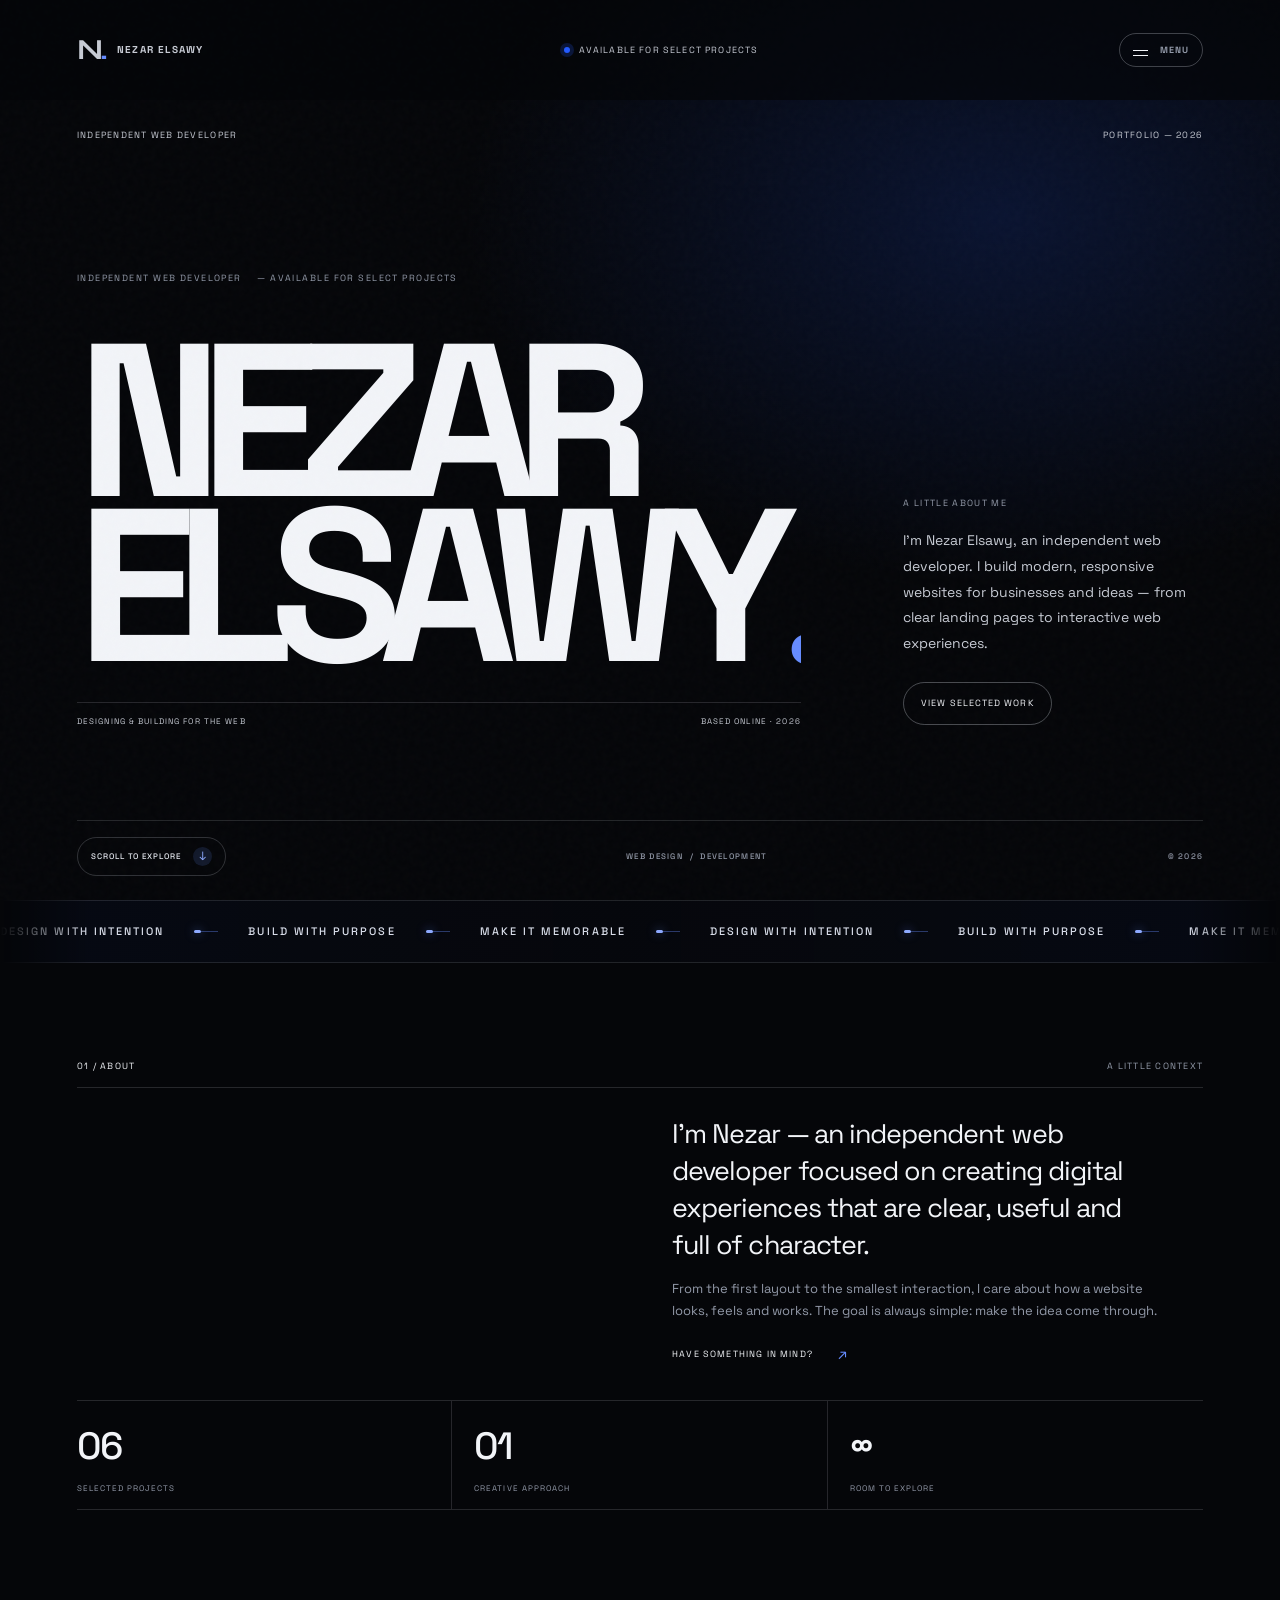
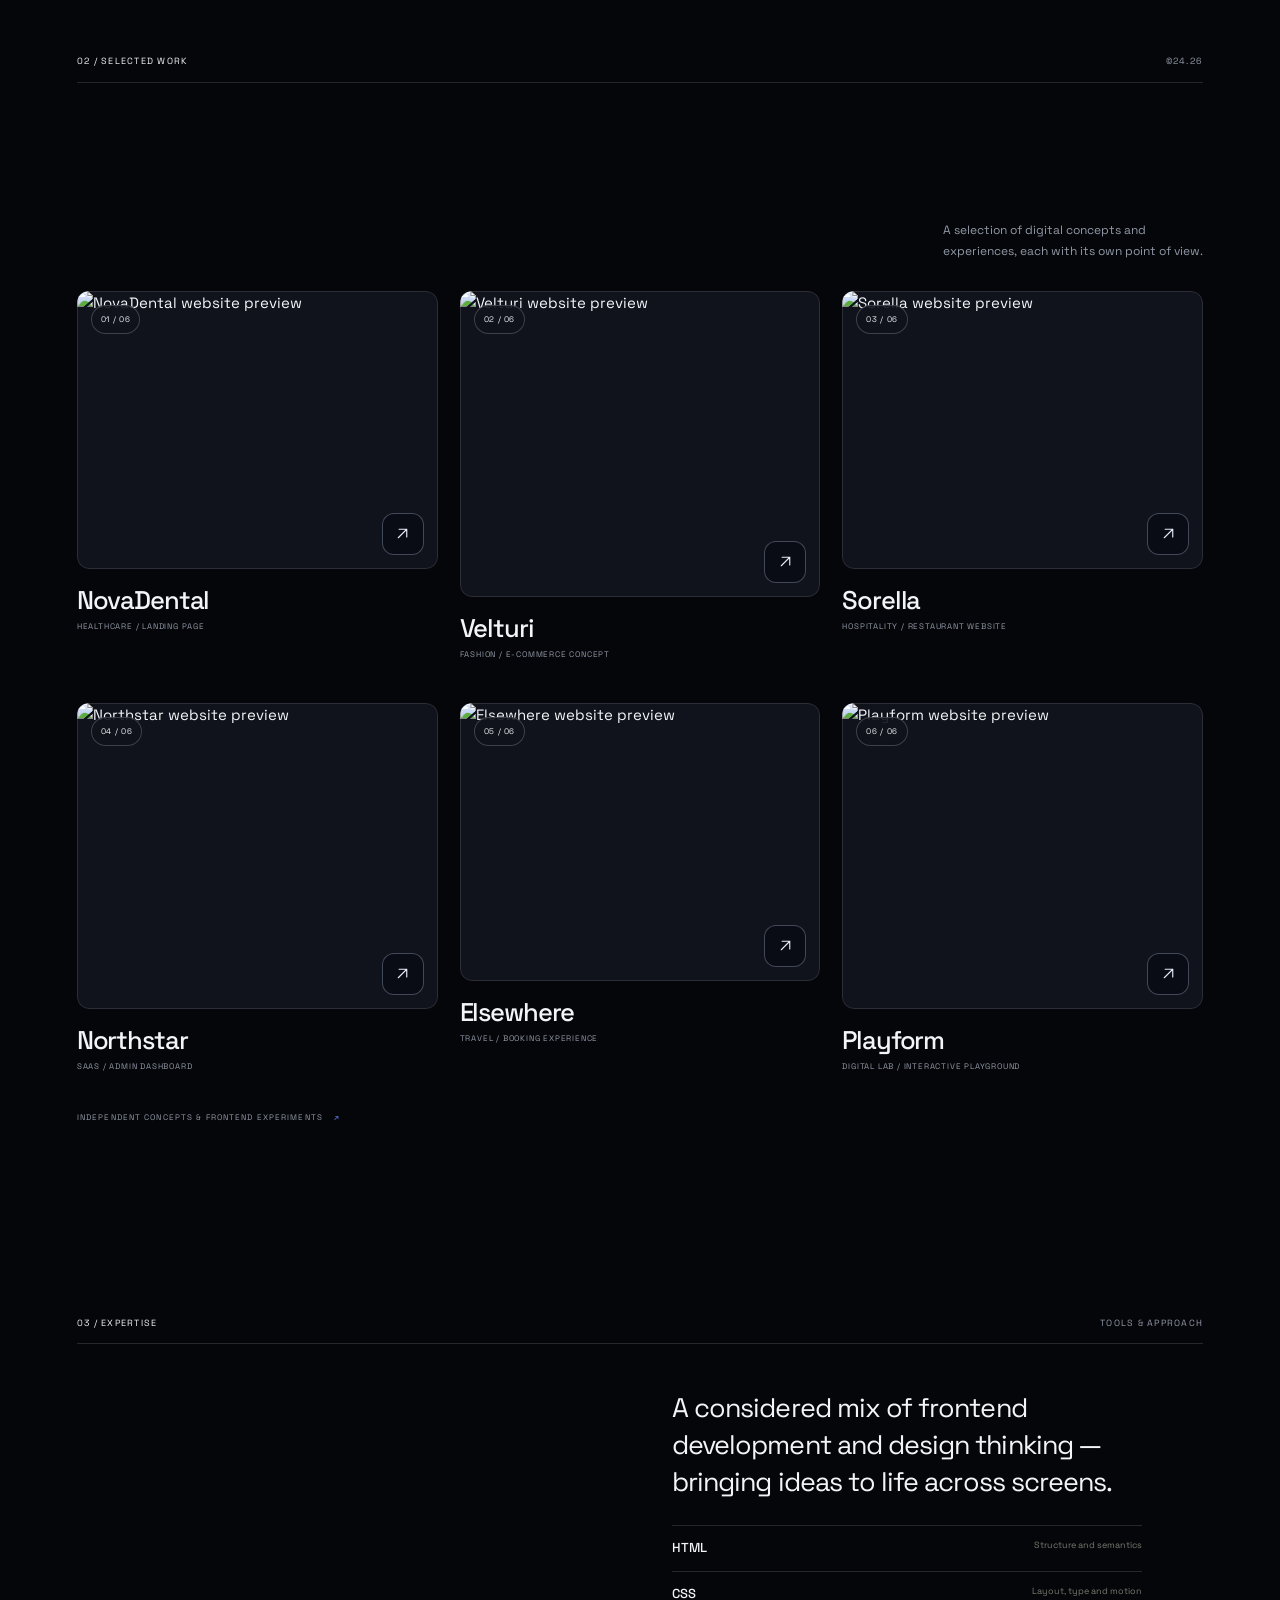
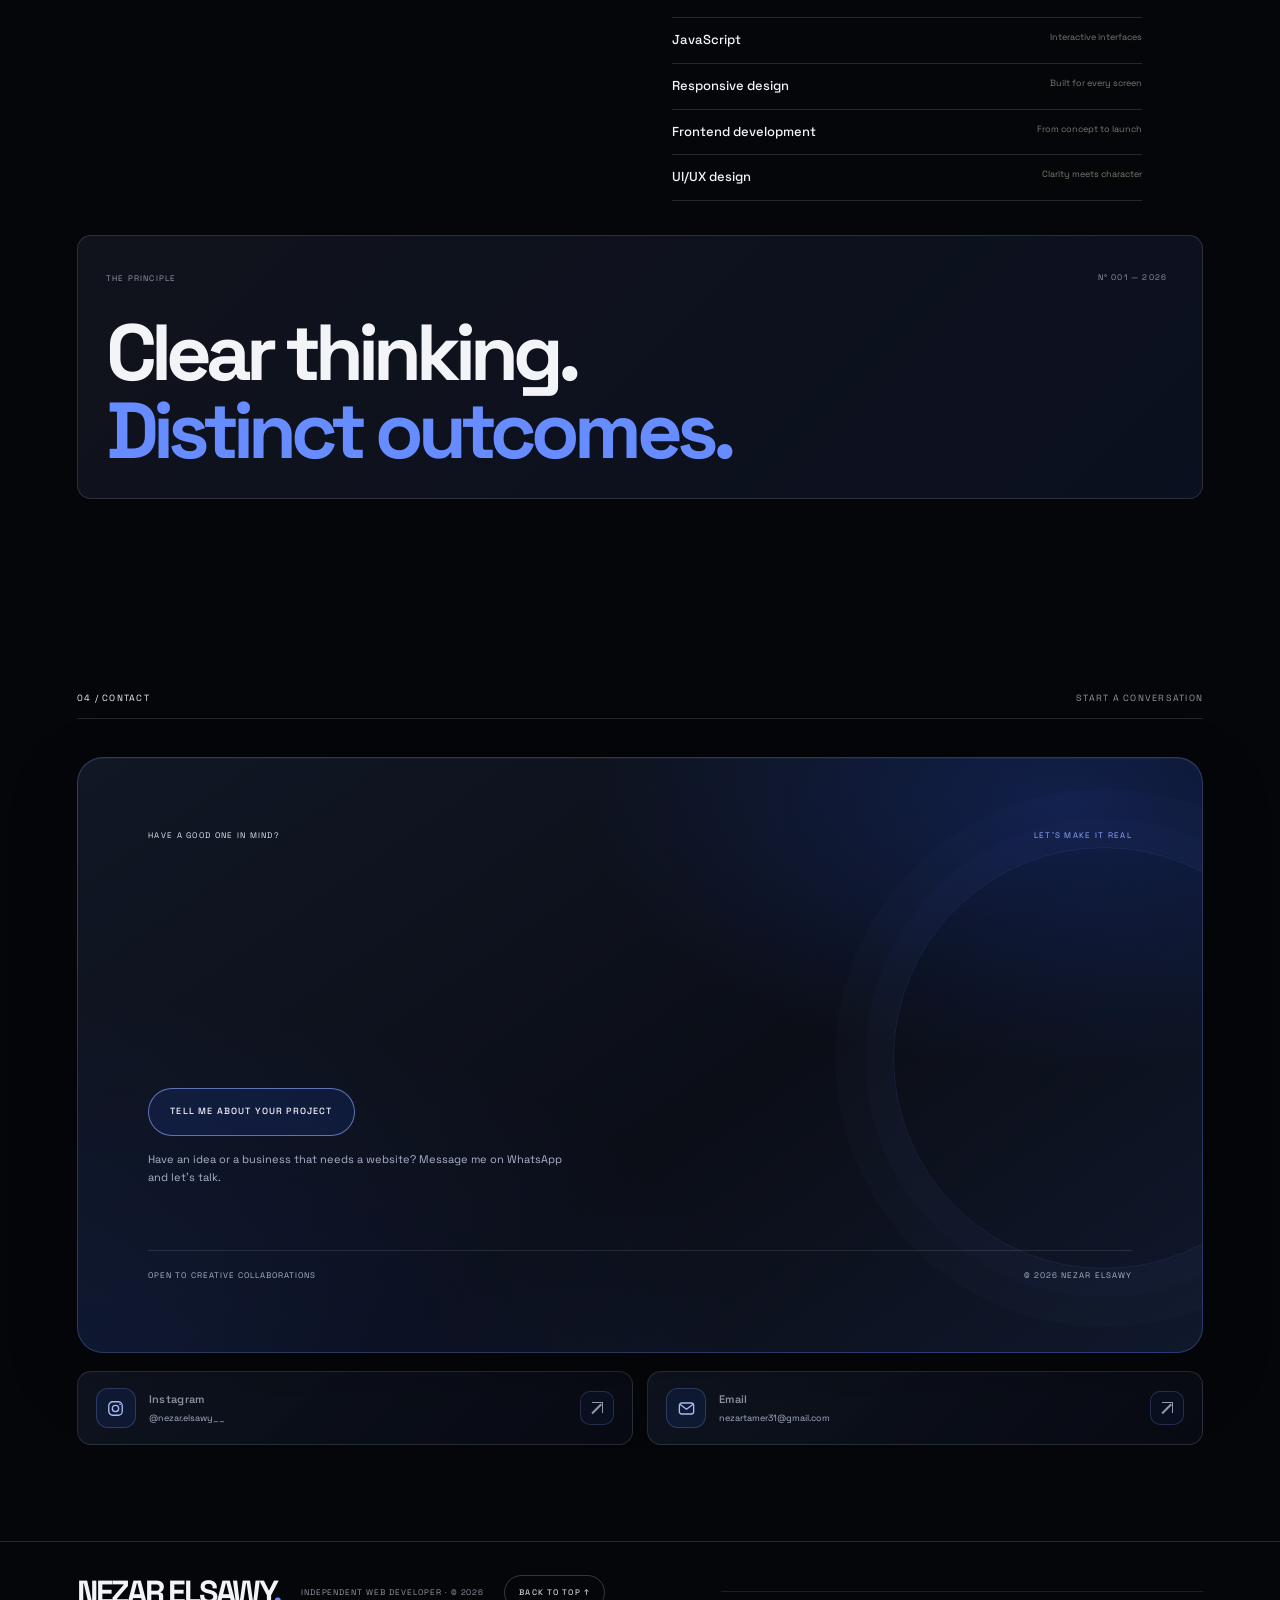
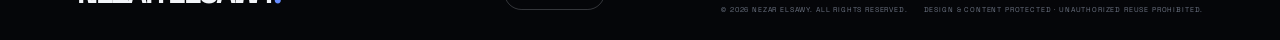
==== commit ca94a2ee: "Refresh stylesheet for social arrow refinement" ====
--- a/index.html
+++ b/index.html
@@ -7,7 +7,7 @@
 <meta name="theme-color" content="#050609">
 <link rel="preconnect" href="https://fonts.googleapis.com"><link rel="preconnect" href="https://fonts.gstatic.com" crossorigin>
 <link href="https://fonts.googleapis.com/css2?family=Space+Grotesk:wght@400;500;600;700&family=Syne:wght@500;600;700;800&display=swap" rel="stylesheet">
-<link rel="stylesheet" href="style.css?v=social-link-arrow-style-20261108"><script>document.documentElement.classList.add('js')</script>
+<link rel="stylesheet" href="style.css?v=social-arrow-premium-20261108"><script>document.documentElement.classList.add('js')</script>
 </head>
 <body>
 <div class="grain" aria-hidden="true"></div><div class="cursor" aria-hidden="true"></div>
--- a/style.css
+++ b/style.css
@@ -791,3 +791,41 @@
 .social-link-arrow{position:relative}
 .social-links a:hover .social-link-arrow:before{transform:rotate(45deg) translate(1px,-1px)}
 .social-links a:hover .social-link-arrow:after{transform:translate(1px,-1px)}
+
+
+/* Social cards: elegant diagonal arrow, custom-drawn and minimal */
+.social-link-arrow{
+ width:34px;height:34px;
+ border:1px solid rgba(142,170,255,.2);
+ border-radius:10px;
+ background:rgba(36,91,255,.055);
+ color:#9FB5FF;
+ font-size:0;
+ overflow:hidden;
+}
+.social-link-arrow:before{
+ content:"";
+ position:absolute;
+ width:10px;height:10px;
+ top:10px;right:10px;
+ border-top:1.5px solid currentColor;
+ border-right:1.5px solid currentColor;
+ transform:rotate(0deg);
+ transition:transform .35s cubic-bezier(.2,.7,.2,1),top .35s,right .35s;
+}
+.social-link-arrow:after{
+ content:"";
+ position:absolute;
+ width:13px;height:1.5px;
+ top:16px;left:9px;
+ background:currentColor;
+ transform:rotate(-45deg);
+ transform-origin:center;
+ transition:transform .35s cubic-bezier(.2,.7,.2,1),left .35s,top .35s;
+}
+.social-links a:hover .social-link-arrow{
+ background:rgba(36,91,255,.18);
+ border-color:rgba(142,170,255,.5);
+}
+.social-links a:hover .social-link-arrow:before{top:8px;right:8px}
+.social-links a:hover .social-link-arrow:after{left:12px;top:13px;transform:rotate(-45deg) scaleX(1.12)}
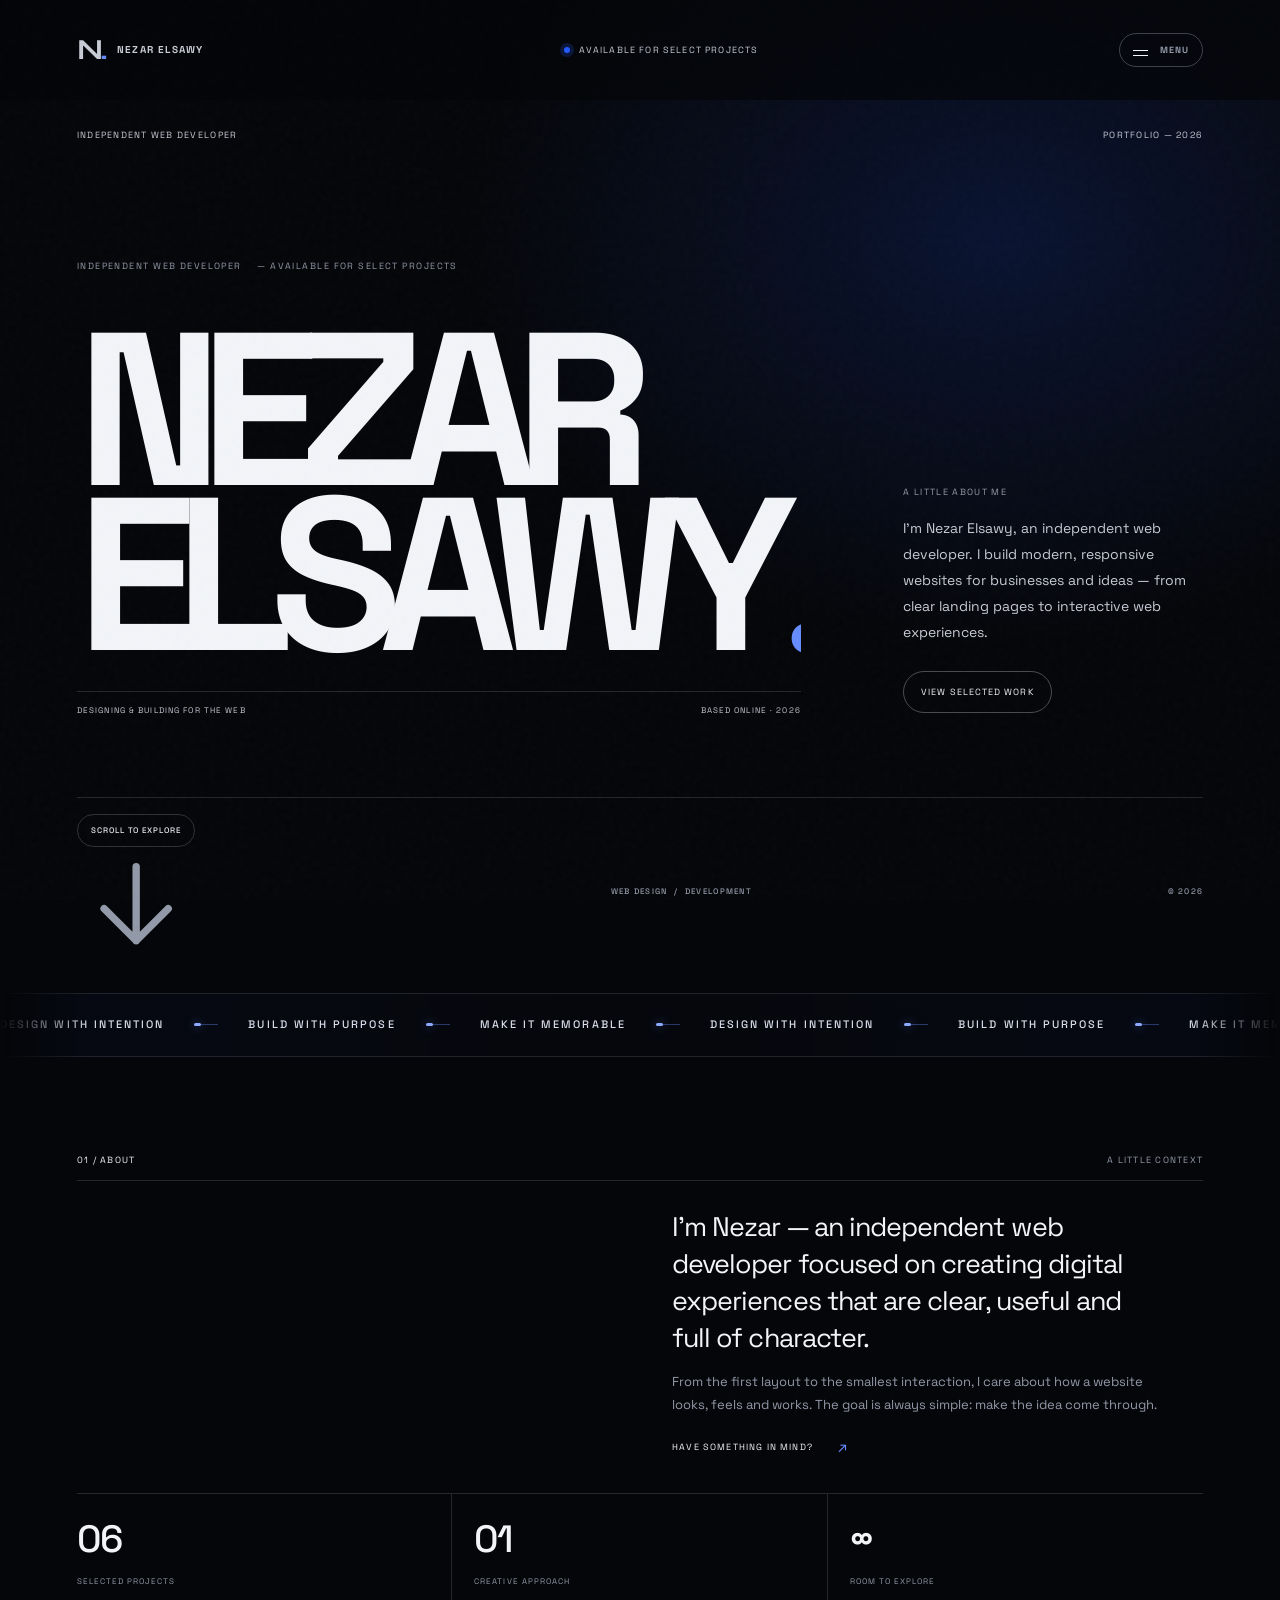
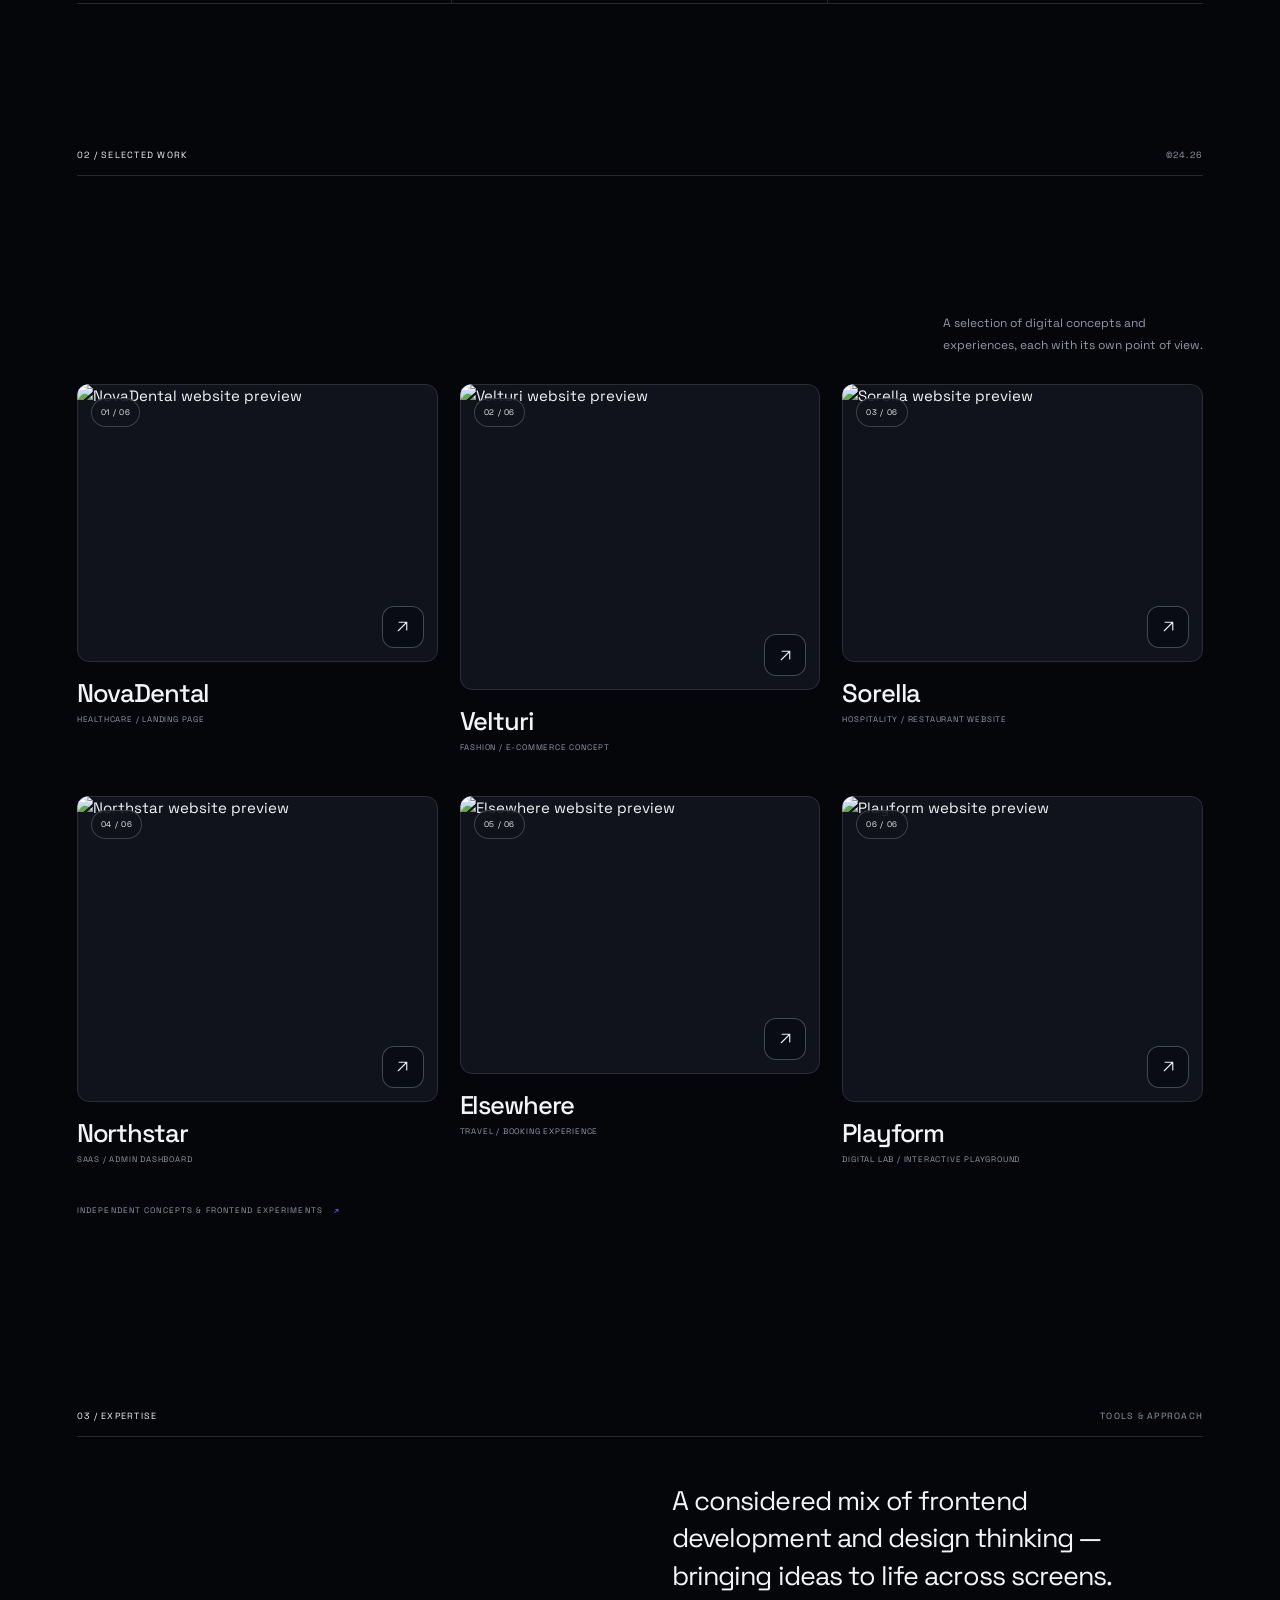
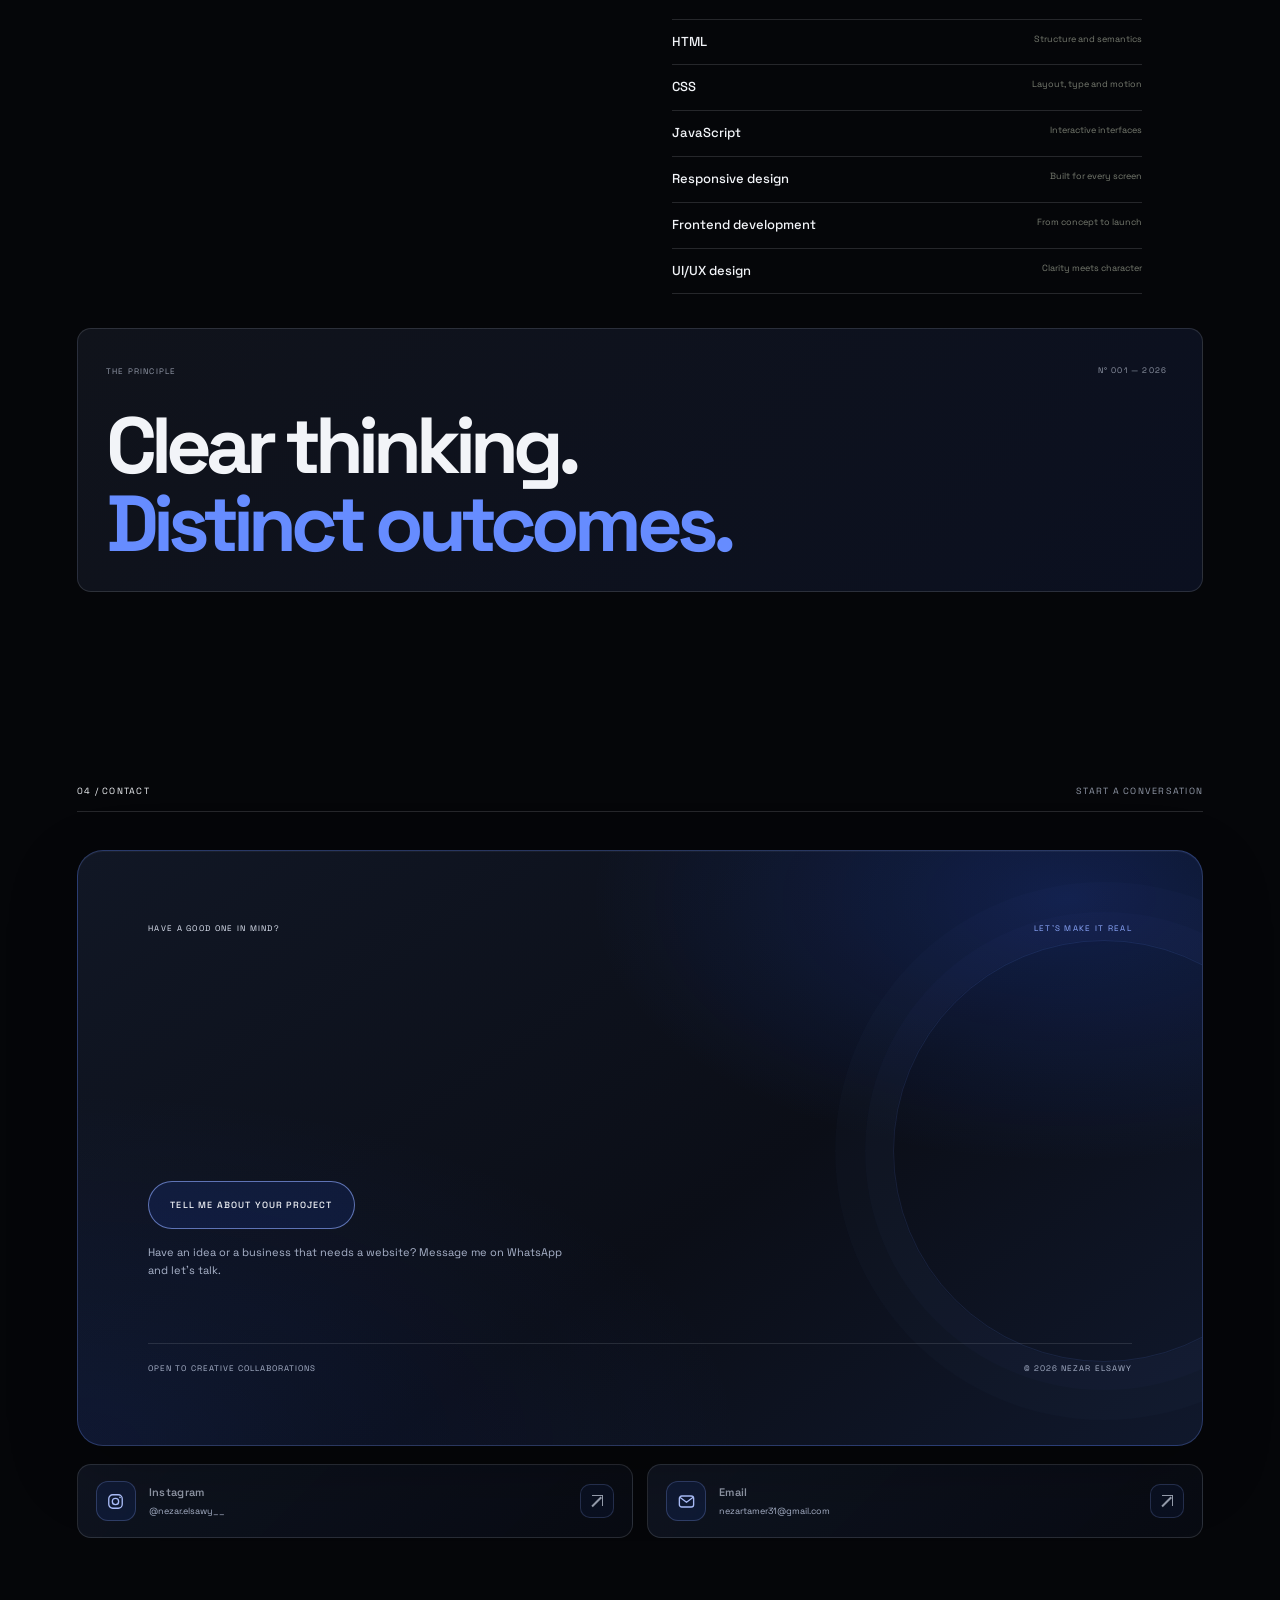
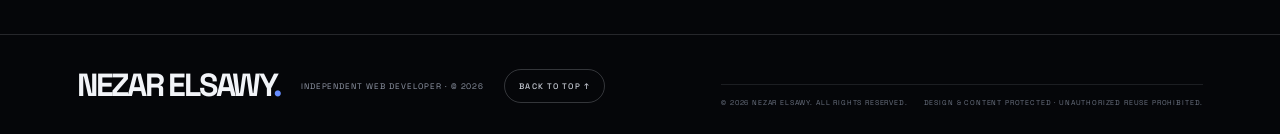
==== commit fd49cee6: "Make scroll-to-explore an actual link" ====
--- a/index.html
+++ b/index.html
@@ -7,7 +7,7 @@
 <meta name="theme-color" content="#050609">
 <link rel="preconnect" href="https://fonts.googleapis.com"><link rel="preconnect" href="https://fonts.gstatic.com" crossorigin>
 <link href="https://fonts.googleapis.com/css2?family=Space+Grotesk:wght@400;500;600;700&family=Syne:wght@500;600;700;800&display=swap" rel="stylesheet">
-<link rel="stylesheet" href="style.css?v=social-arrow-premium-20261108"><script>document.documentElement.classList.add('js')</script>
+<link rel="stylesheet" href="style.css?v=scroll-explore-fix-v2"><script>document.documentElement.classList.add('js')</script>
 </head>
 <body>
 <div class="grain" aria-hidden="true"></div><div class="cursor" aria-hidden="true"></div>
@@ -33,7 +33,7 @@
    <a href="#work" class="pill-link">VIEW SELECTED WORK</a>
   </aside>
  </div>
- <div class="hero-foot"><span>SCROLL TO EXPLORE <b>↓</b></span><span>WEB DESIGN&nbsp; / &nbsp;DEVELOPMENT</span><span>© 2026</span></div>
+ <div class="hero-foot"><a class="scroll-explore" href="#about" aria-label="Scroll to About section"><span>SCROLL TO EXPLORE</span><span class="scroll-explore-icon" aria-hidden="true"><svg viewBox="0 0 24 24" fill="none"><path d="M12 4v15M5.5 12.5 12 19l6.5-6.5" stroke="currentColor" stroke-width="1.5" stroke-linecap="round" stroke-linejoin="round"/></svg></span></a><span>WEB DESIGN&nbsp; / &nbsp;DEVELOPMENT</span><span>© 2026</span></div>
 </section>
 <div class="ticker" aria-hidden="true"><div><span>DESIGN WITH INTENTION</span><b aria-hidden="true"></b><span>BUILD WITH PURPOSE</span><b aria-hidden="true"></b><span>MAKE IT MEMORABLE</span><b aria-hidden="true"></b><span>DESIGN WITH INTENTION</span><b aria-hidden="true"></b><span>BUILD WITH PURPOSE</span><b aria-hidden="true"></b><span>MAKE IT MEMORABLE</span><b aria-hidden="true"></b></div></div>
 <section class="section about-section" id="about">
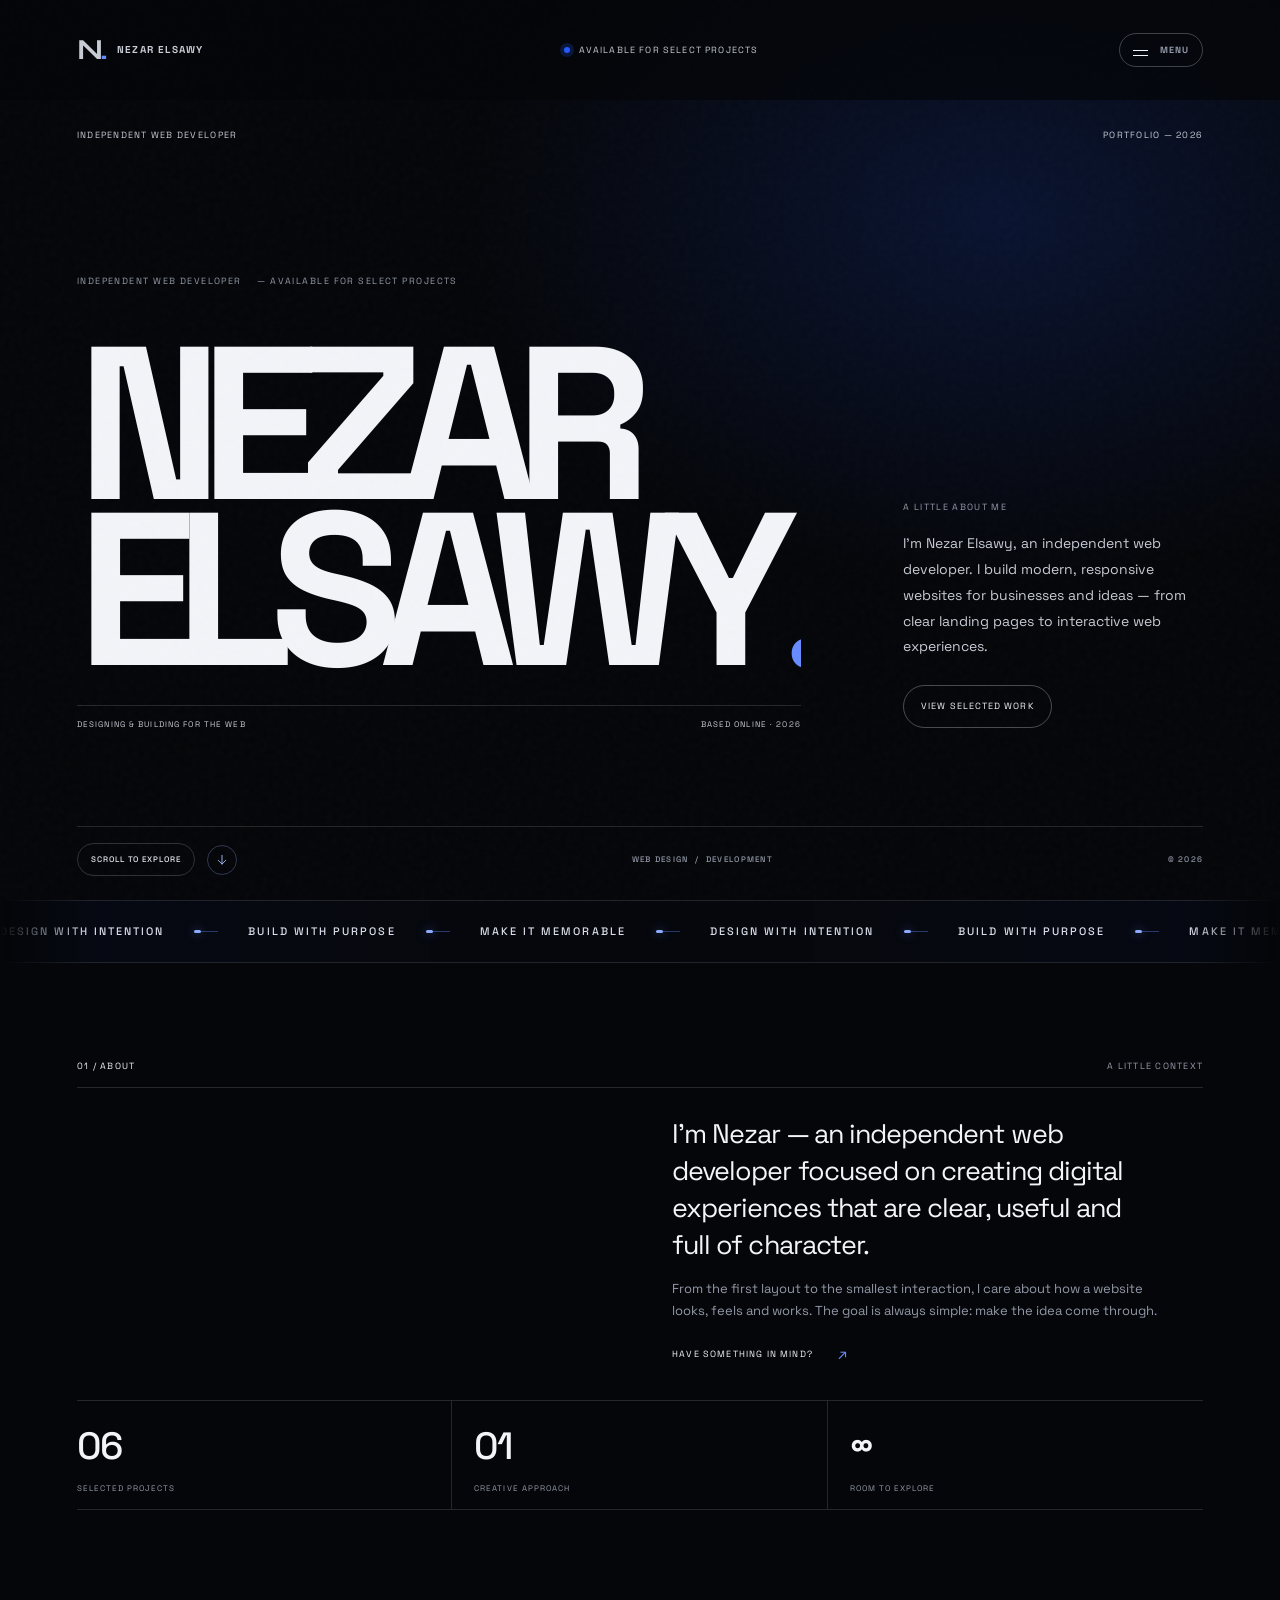
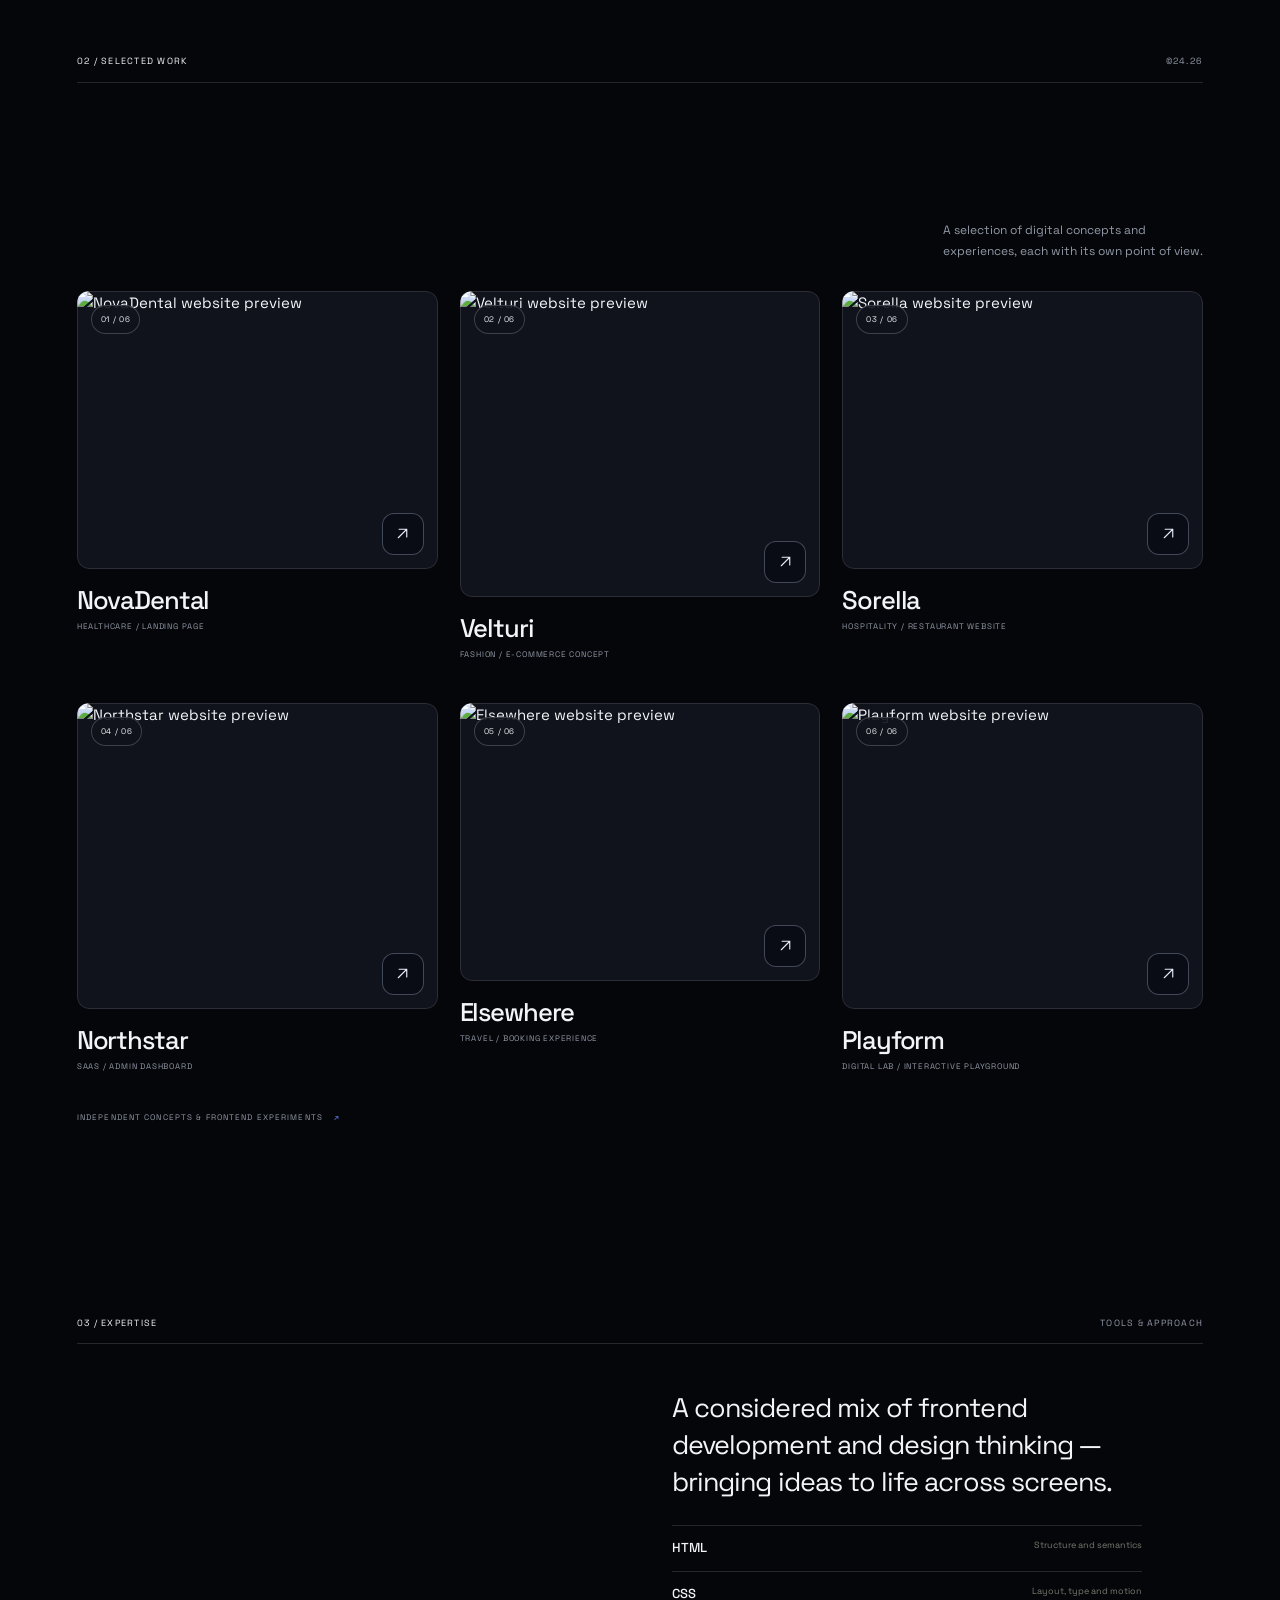
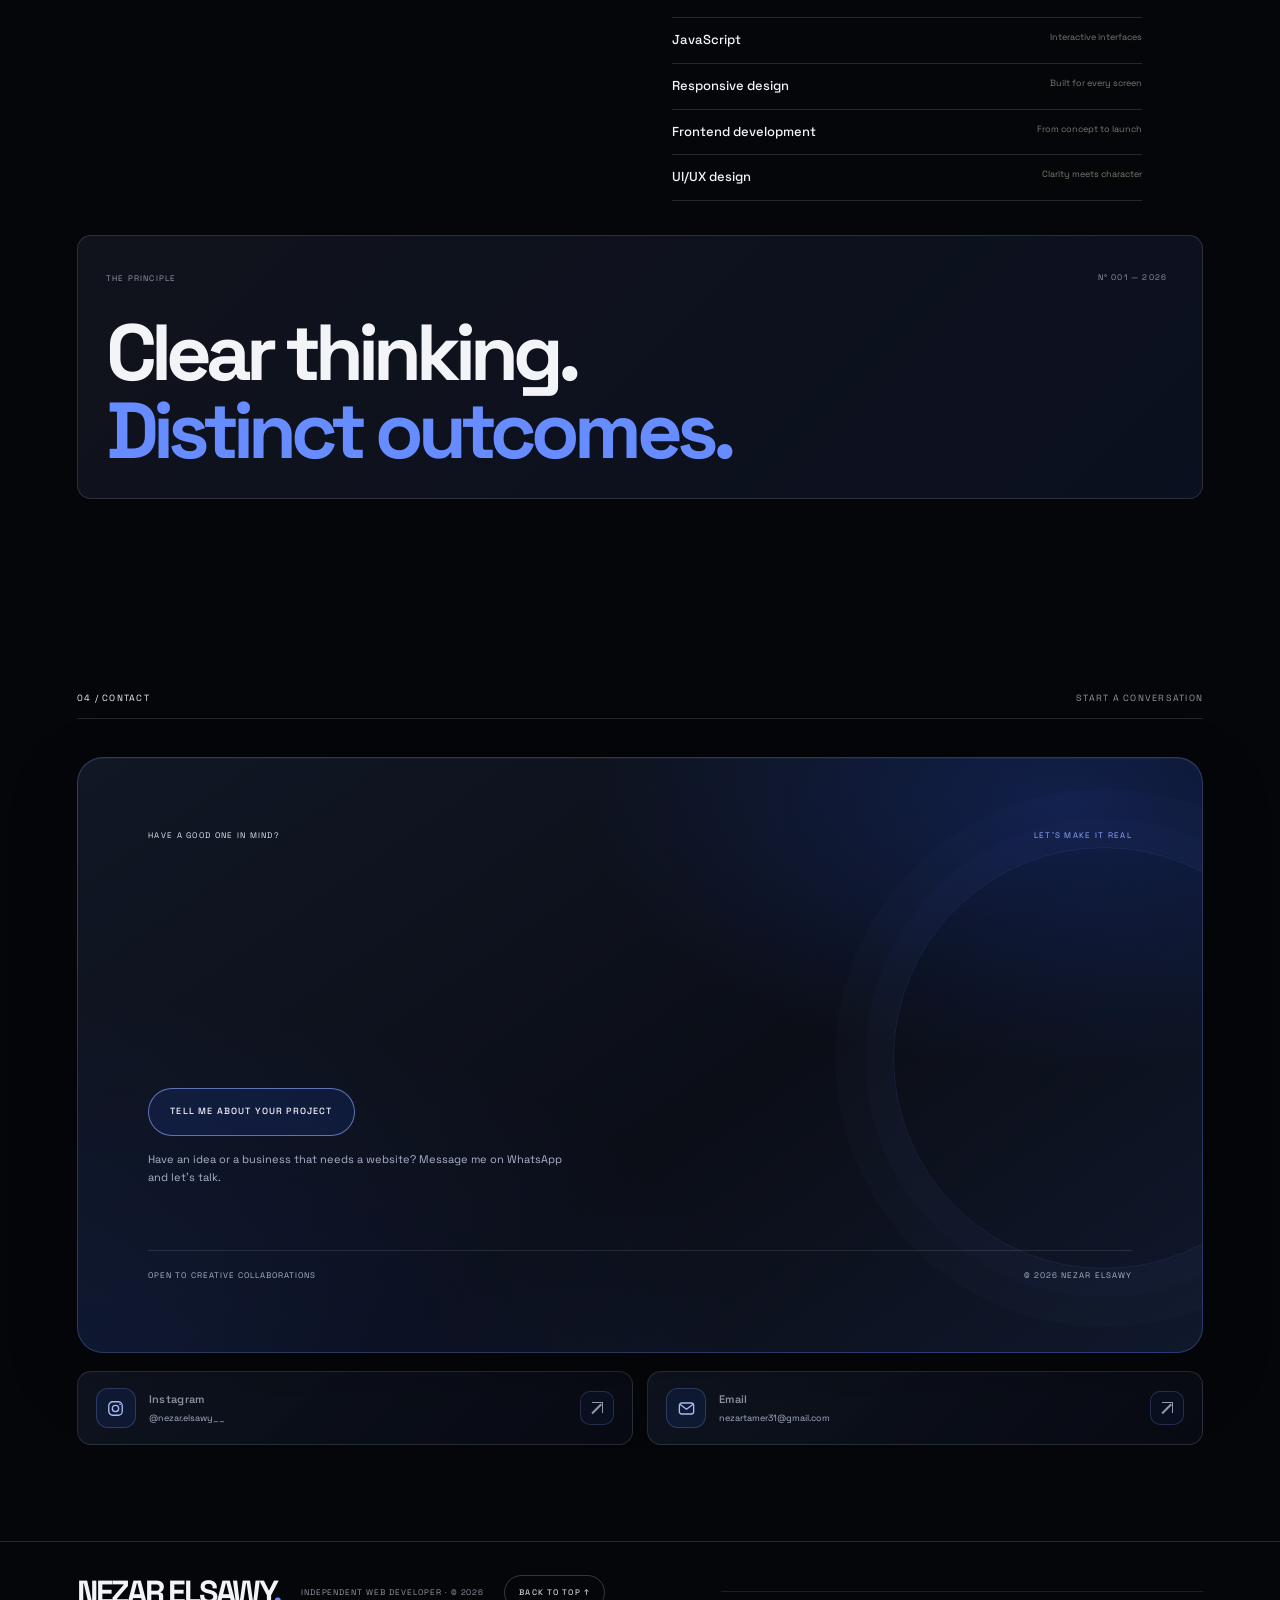
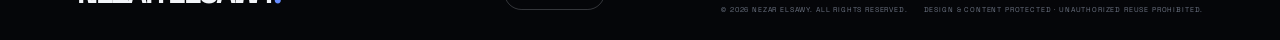
==== commit aaf8c343: "Polish portfolio layout, previews, accessibility and SEO" ====
--- a/index.html
+++ b/index.html
@@ -3,11 +3,24 @@
 <head>
 <meta charset="utf-8"><meta name="viewport" content="width=device-width,initial-scale=1,viewport-fit=cover">
 <title>Nezar Elsawy — Independent Web Developer</title>
-<meta name="description" content="Nezar Elsawy — Independent web developer creating thoughtful digital experiences.">
-<meta name="theme-color" content="#050609">
+<meta name="description" content="Nezar Elsawy is an independent web developer creating modern, responsive websites, landing pages and interactive digital experiences for businesses.">
+<meta name="author" content="Nezar Elsawy">
+<meta name="robots" content="index, follow">
+<link rel="canonical" href="https://nezar-portfolio.pages.dev/">
+<meta property="og:type" content="website">
+<meta property="og:site_name" content="Nezar Elsawy — Web Developer">
+<meta property="og:title" content="Nezar Elsawy — Independent Web Developer">
+<meta property="og:description" content="Modern, responsive websites and thoughtful digital experiences for businesses and ideas.">
+<meta property="og:url" content="https://nezar-portfolio.pages.dev/">
+<meta property="og:image" content="https://image.thum.io/get/width/1200/crop/800/noanimate/https://nezar-portfolio.pages.dev/">
+<meta name="twitter:card" content="summary_large_image">
+<meta name="twitter:title" content="Nezar Elsawy — Independent Web Developer">
+<meta name="twitter:description" content="Modern, responsive websites and thoughtful digital experiences for businesses and ideas.">
+<meta name="twitter:image" content="https://image.thum.io/get/width/1200/crop/800/noanimate/https://nezar-portfolio.pages.dev/">
+<meta name="theme-color" content="#10110f">
 <link rel="preconnect" href="https://fonts.googleapis.com"><link rel="preconnect" href="https://fonts.gstatic.com" crossorigin>
 <link href="https://fonts.googleapis.com/css2?family=Space+Grotesk:wght@400;500;600;700&family=Syne:wght@500;600;700;800&display=swap" rel="stylesheet">
-<link rel="stylesheet" href="style.css?v=scroll-explore-fix-v2"><script>document.documentElement.classList.add('js')</script>
+<link rel="stylesheet" href="style.css?v=portfolio-polish-20261108"><script>document.documentElement.classList.add('js')</script>
 </head>
 <body>
 <div class="grain" aria-hidden="true"></div><div class="cursor" aria-hidden="true"></div>
@@ -60,5 +73,6 @@
 </main>
 <div class="project-modal" id="project-modal" role="dialog" aria-modal="true" aria-hidden="true" aria-label="Project case study"><div class="project-modal-panel" id="project-modal-content"></div></div>
 <footer class="site-footer"><div class="footer-main"><a class="footer-name" href="#top">NEZAR ELSAWY<span>.</span></a><span>INDEPENDENT WEB DEVELOPER · © <span id="year">2026</span></span><a class="back-top" href="#top">BACK TO TOP ↑</a></div><div class="footer-legal"><span>© <span id="copyright-year">2026</span> NEZAR ELSAWY. ALL RIGHTS RESERVED.</span><span>DESIGN & CONTENT PROTECTED · UNAUTHORIZED REUSE PROHIBITED.</span></div></footer>
-<script src="site.js"></script><script src="projects.js?v=preview20261108"></script><script src="main.js?v=contact-social-icons-20261108"></script><script src="script.js?v=full-motion-20261108"></script>
+<script src="site.js"></script><script src="projects.js?v=portfolio-polish-20261108"></script><script src="main.js?v=portfolio-polish-20261108"></script><script src="script.js?v=full-motion-20261108"></script>
+<script type="application/ld+json">{"@context":"https://schema.org","@type":"Person","name":"Nezar Elsawy","jobTitle":"Independent Web Developer","url":"https://nezar-portfolio.pages.dev/","sameAs":["https://www.instagram.com/nezar.elsawy__/"],"knowsAbout":["Web development","Frontend development","Responsive web design","JavaScript"]}</script>
 </body></html>
--- a/style.css
+++ b/style.css
@@ -829,3 +829,11 @@
 }
 .social-links a:hover .social-link-arrow:before{top:8px;right:8px}
 .social-links a:hover .social-link-arrow:after{left:12px;top:13px;transform:rotate(-45deg) scaleX(1.12)}
+
+/* Scroll to Explore: clickable link and anchor behavior */
+.hero-foot .scroll-explore{display:inline-flex;align-items:center;gap:12px;color:inherit;text-decoration:none;cursor:pointer}
+.scroll-explore-icon{display:grid;place-items:center;width:30px;height:30px;flex:0 0 30px;border:1px solid rgba(142,170,255,.3);border-radius:50%;color:#AFC2FF;transition:transform .35s,background .3s,border-color .3s}
+.scroll-explore-icon svg{width:14px;height:14px;display:block}
+.scroll-explore:hover .scroll-explore-icon{transform:translateY(3px);background:rgba(36,91,255,.16);border-color:#668CFF}
+.scroll-explore:focus-visible{outline:1px solid #8EAAFF;outline-offset:5px}
+#about{scroll-margin-top:30px}
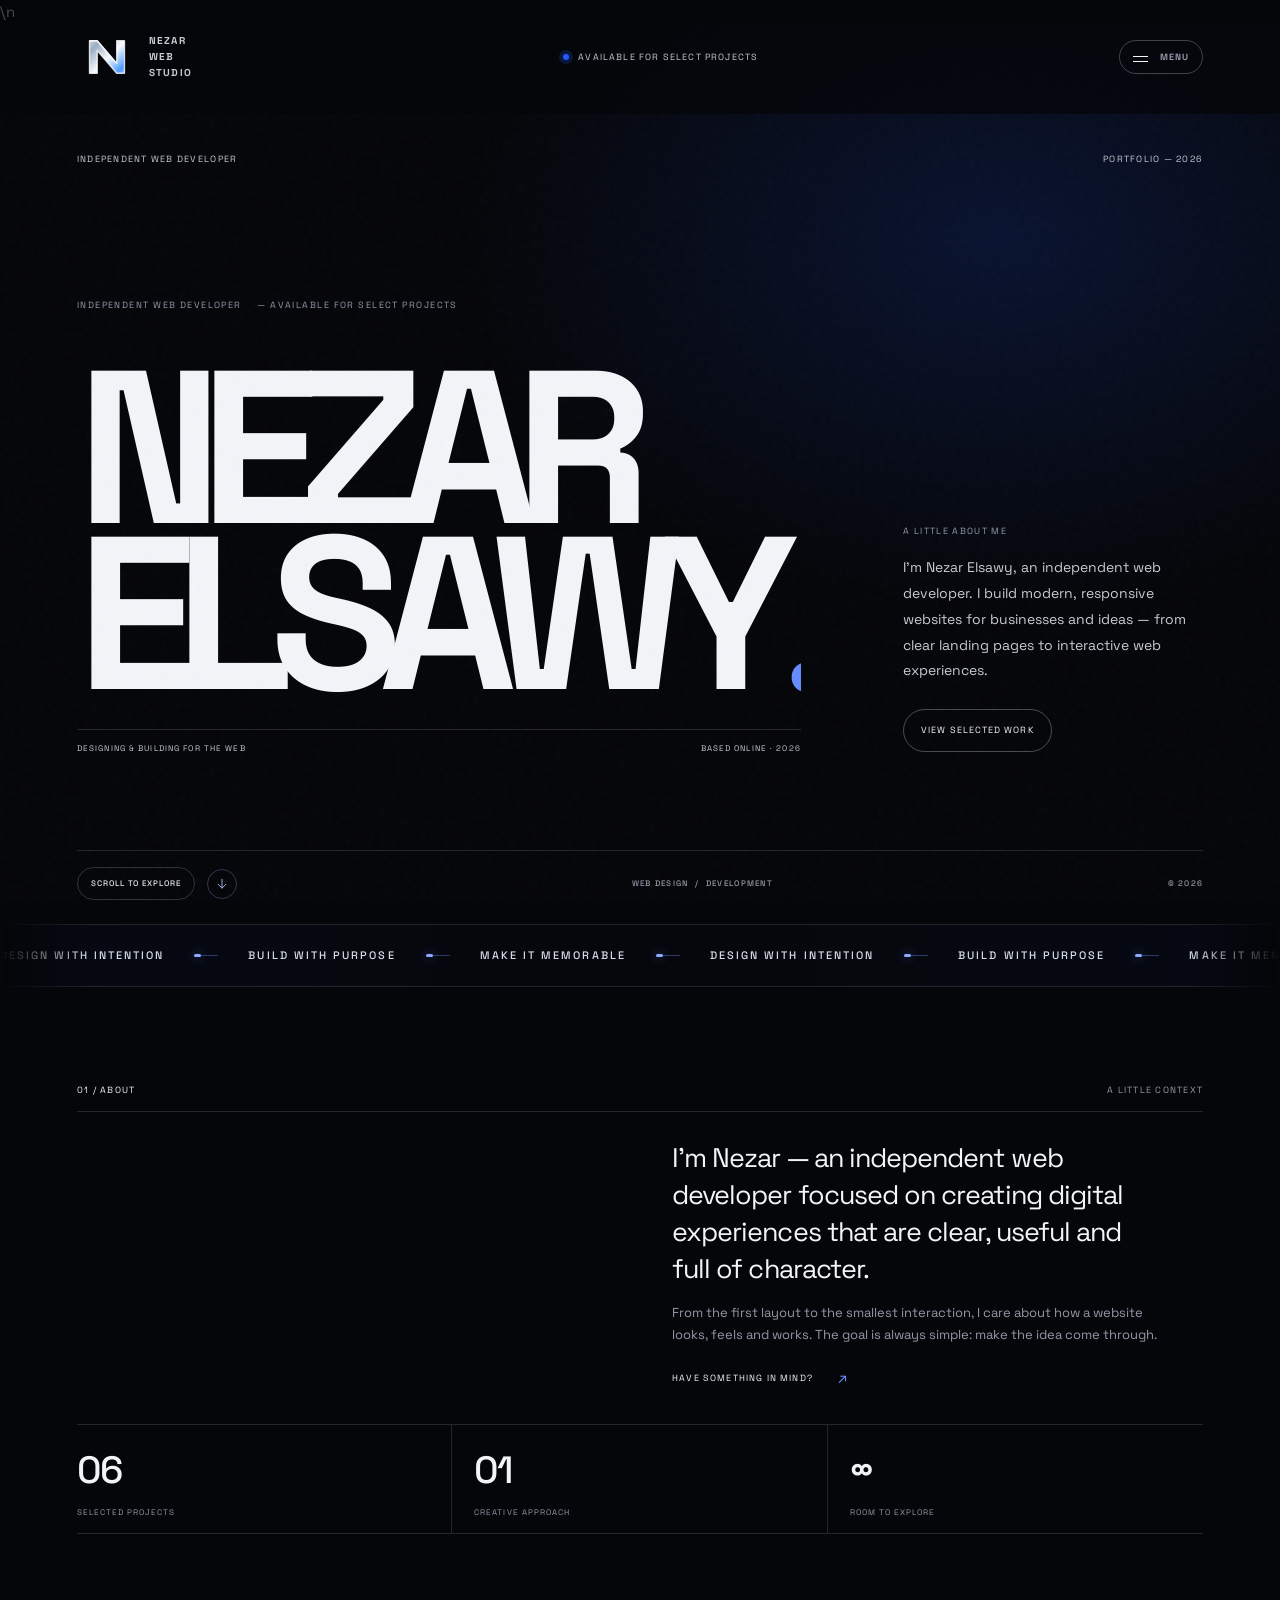
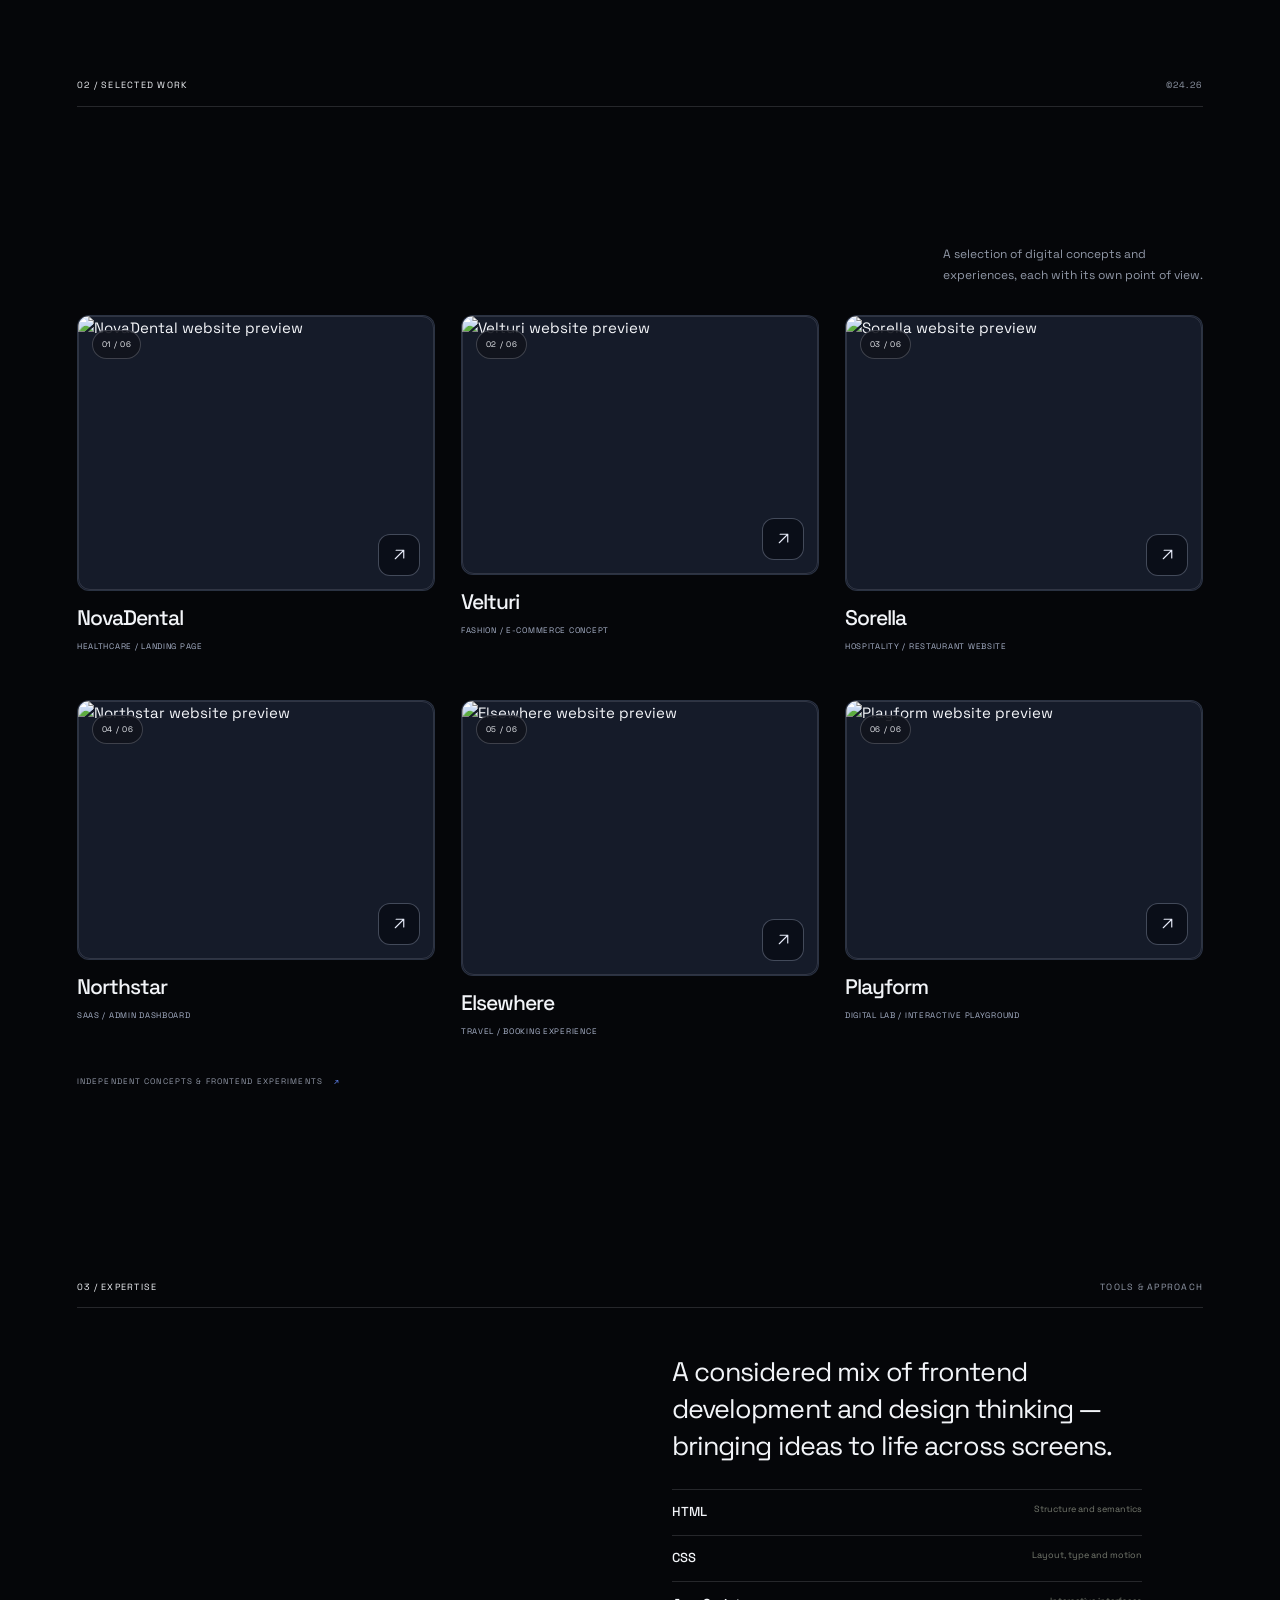
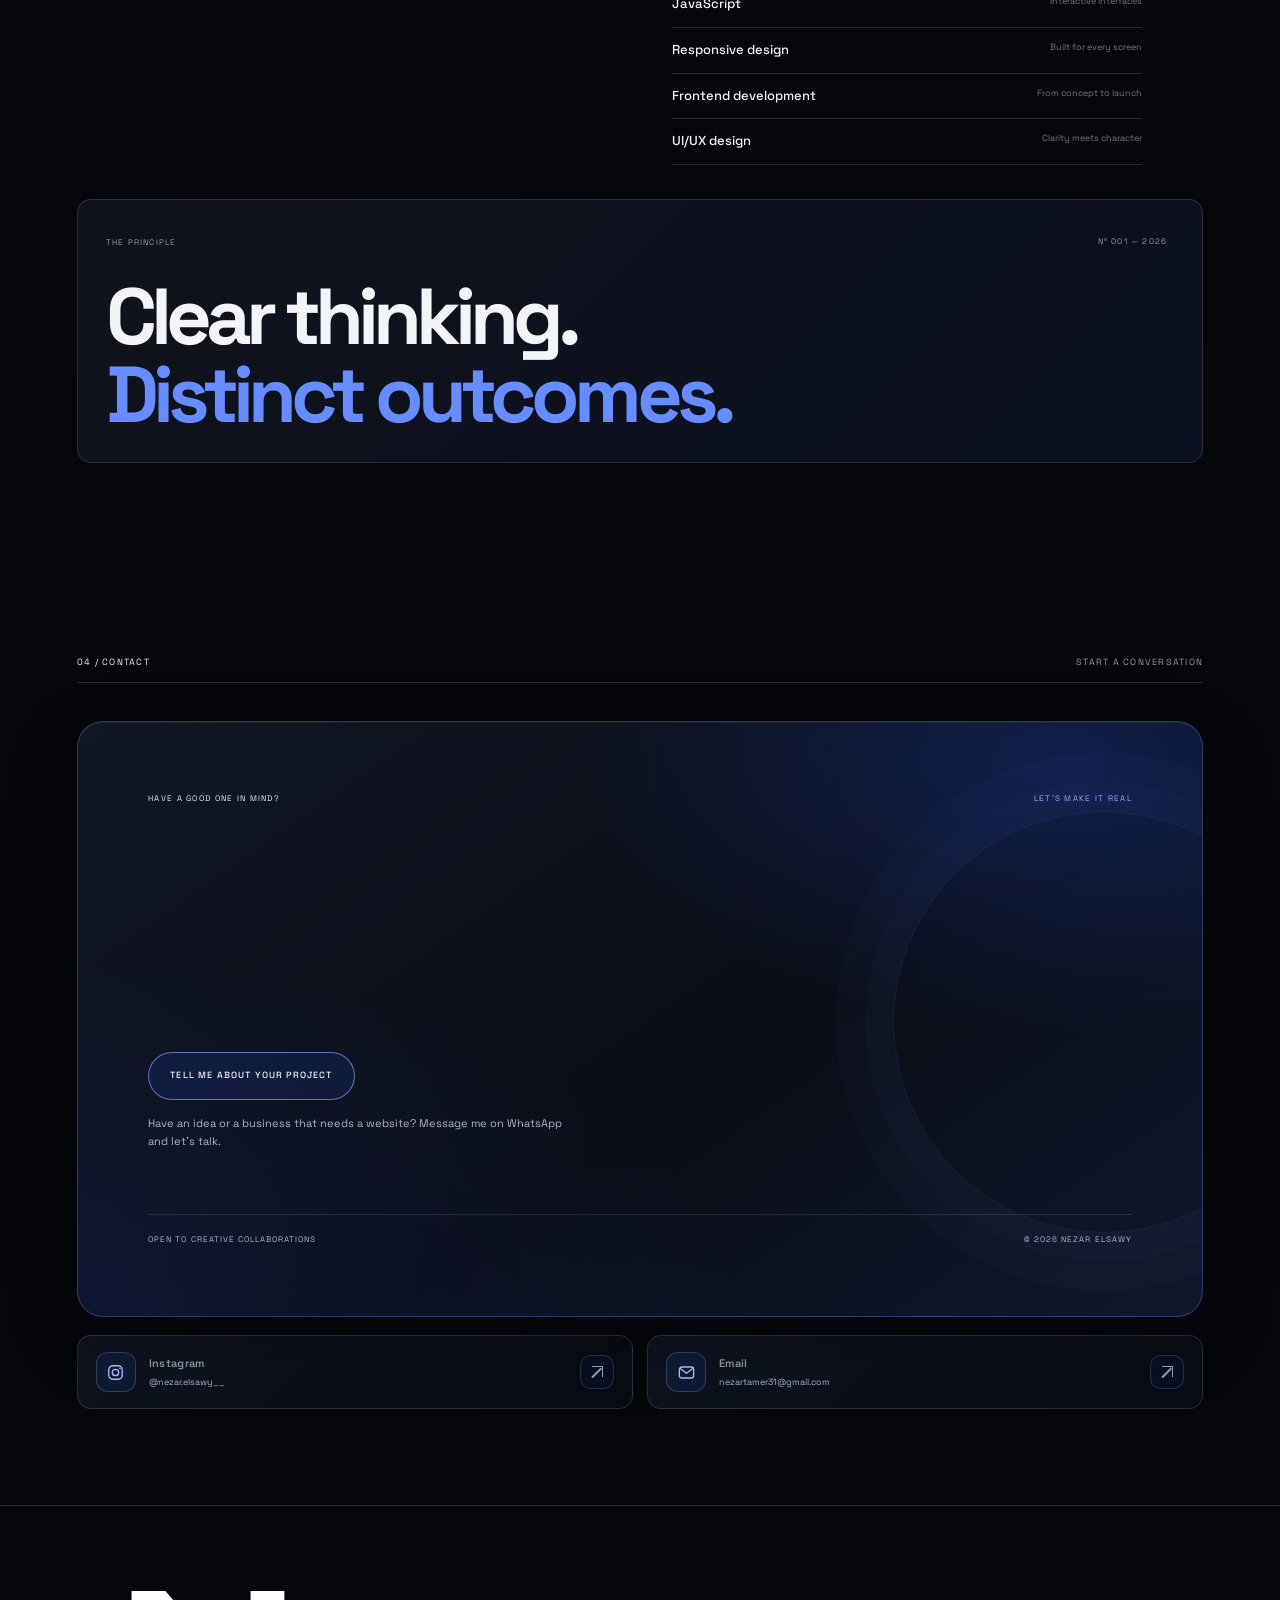
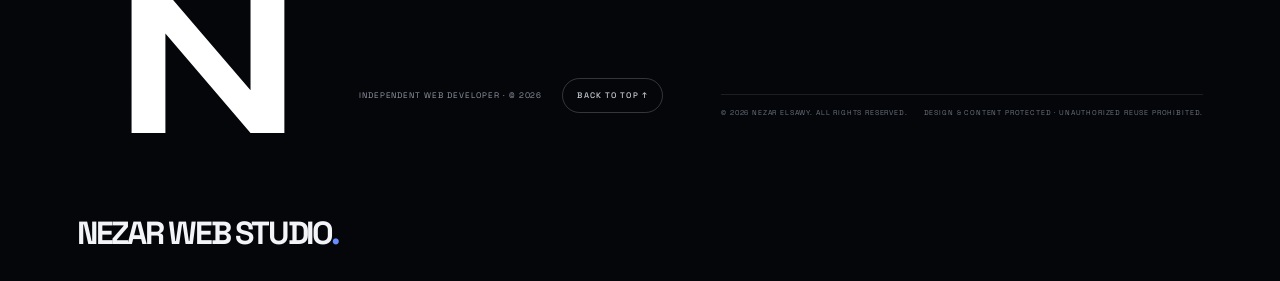
==== commit 02779b8f: "Add Nezar Web Studio chrome monogram logo" ====
--- a/index.html
+++ b/index.html
@@ -17,7 +17,7 @@
 <meta name="twitter:title" content="Nezar Elsawy — Independent Web Developer">
 <meta name="twitter:description" content="Modern, responsive websites and thoughtful digital experiences for businesses and ideas.">
 <meta name="twitter:image" content="https://image.thum.io/get/width/1200/crop/800/noanimate/https://nezar-portfolio.pages.dev/">
-<meta name="theme-color" content="#10110f">
+<meta name="theme-color" content="#10110f">\n<link rel="icon" type="image/svg+xml" href="data:image/svg+xml,%3Csvg xmlns=%22http://www.w3.org/2000/svg%22 viewBox=%220 0 48 48%22%3E%3Crect width=%2248%22 height=%2248%22 rx=%2210%22 fill=%22%2310110f%22/%3E%3Cpath d=%22M10 37V11h6.2l15.6 18.2V11H38v26h-6.2L16.2 18.8V37Z%22 fill=%22%23dceaff%22 stroke=%22%234f9cff%22 stroke-width=%221%22/%3E%3C/svg%3E">
 <link rel="preconnect" href="https://fonts.googleapis.com"><link rel="preconnect" href="https://fonts.gstatic.com" crossorigin>
 <link href="https://fonts.googleapis.com/css2?family=Space+Grotesk:wght@400;500;600;700&family=Syne:wght@500;600;700;800&display=swap" rel="stylesheet">
 <link rel="stylesheet" href="style.css?v=portfolio-polish-20261108"><script>document.documentElement.classList.add('js')</script>
@@ -26,7 +26,7 @@
 <div class="grain" aria-hidden="true"></div><div class="cursor" aria-hidden="true"></div>
 <a class="skip" href="#about">Skip to content</a>
 <header class="site-nav">
- <a class="brand" href="#top" aria-label="Nezar Elsawy home"><span class="brand-symbol">N<span>.</span></span><span class="brand-name">NEZAR ELSAWY</span></a>
+ <a class="brand" href="#top" aria-label="Nezar Elsawy home"><svg class="brand-mark" viewBox="0 0 48 48" role="img" aria-label="Nezar Web Studio mark"><defs><linearGradient id="chromeN" x1="4" y1="4" x2="44" y2="44" gradientUnits="userSpaceOnUse"><stop stop-color="#fff"/><stop offset=".28" stop-color="#9caec5"/><stop offset=".52" stop-color="#f7fbff"/><stop offset=".76" stop-color="#4f9cff"/><stop offset="1" stop-color="#dceaff"/></linearGradient><linearGradient id="edgeN" x1="8" y1="8" x2="40" y2="40"><stop stop-color="#fff" stop-opacity=".8"/><stop offset="1" stop-color="#397bd2" stop-opacity=".35"/></linearGradient></defs><path d="M10 37V11h6.2l15.6 18.2V11H38v26h-6.2L16.2 18.8V37H10Z" fill="url(#chromeN)" stroke="url(#edgeN)" stroke-width="1.1" stroke-linejoin="round"/><path d="M10 11h6.2l15.6 18.2" fill="none" stroke="#fff" stroke-opacity=".7" stroke-width="1.1"/></svg><span class="brand-name">NEZAR WEB STUDIO</span></a>
  <span class="nav-status"><i></i> AVAILABLE FOR SELECT PROJECTS</span>
  <button class="menu-toggle" aria-expanded="false" aria-controls="mobile-menu" aria-label="Open menu"><span></span><span></span><b>MENU</b></button>
 </header>
@@ -72,7 +72,7 @@
 </section>
 </main>
 <div class="project-modal" id="project-modal" role="dialog" aria-modal="true" aria-hidden="true" aria-label="Project case study"><div class="project-modal-panel" id="project-modal-content"></div></div>
-<footer class="site-footer"><div class="footer-main"><a class="footer-name" href="#top">NEZAR ELSAWY<span>.</span></a><span>INDEPENDENT WEB DEVELOPER · © <span id="year">2026</span></span><a class="back-top" href="#top">BACK TO TOP ↑</a></div><div class="footer-legal"><span>© <span id="copyright-year">2026</span> NEZAR ELSAWY. ALL RIGHTS RESERVED.</span><span>DESIGN & CONTENT PROTECTED · UNAUTHORIZED REUSE PROHIBITED.</span></div></footer>
+<footer class="site-footer"><div class="footer-main"><a class="footer-name" href="#top"><svg class="footer-mark" viewBox="0 0 48 48" aria-hidden="true"><path d="M10 37V11h6.2l15.6 18.2V11H38v26h-6.2L16.2 18.8V37Z" fill="url(#footerChrome)"/><defs><linearGradient id="footerChrome" x1="4" y1="4" x2="44" y2="44"><stop stop-color="#fff"/><stop offset=".5" stop-color="#9db8dc"/><stop offset="1" stop-color="#4f9cff"/></linearGradient></defs></svg>NEZAR WEB STUDIO<span>.</span></a><span>INDEPENDENT WEB DEVELOPER · © <span id="year">2026</span></span><a class="back-top" href="#top">BACK TO TOP ↑</a></div><div class="footer-legal"><span>© <span id="copyright-year">2026</span> NEZAR ELSAWY. ALL RIGHTS RESERVED.</span><span>DESIGN & CONTENT PROTECTED · UNAUTHORIZED REUSE PROHIBITED.</span></div></footer>
 <script src="site.js"></script><script src="projects.js?v=portfolio-polish-20261108"></script><script src="main.js?v=portfolio-polish-20261108"></script><script src="script.js?v=full-motion-20261108"></script>
 <script type="application/ld+json">{"@context":"https://schema.org","@type":"Person","name":"Nezar Elsawy","jobTitle":"Independent Web Developer","url":"https://nezar-portfolio.pages.dev/","sameAs":["https://www.instagram.com/nezar.elsawy__/"],"knowsAbout":["Web development","Frontend development","Responsive web design","JavaScript"]}</script>
 </body></html>
--- a/style.css
+++ b/style.css
@@ -837,3 +837,68 @@
 .scroll-explore:hover .scroll-explore-icon{transform:translateY(3px);background:rgba(36,91,255,.16);border-color:#668CFF}
 .scroll-explore:focus-visible{outline:1px solid #8EAAFF;outline-offset:5px}
 #about{scroll-margin-top:30px}
+
+
+/* Portfolio finishing pass — consistent project grid and responsive cards */
+.project-grid{
+ display:grid;
+ grid-template-columns:repeat(3,minmax(0,1fr));
+ column-gap:clamp(14px,2vw,26px);
+ row-gap:48px;
+ align-items:start;
+}
+.project-card,
+.project-card:nth-child(2n),
+.project-card:nth-child(3n),
+.project-card:nth-child(4n){
+ grid-column:auto;
+ margin:0;
+ min-width:0;
+}
+.project-card-trigger{
+ display:block;
+ width:100%;
+ padding:0;
+ border:0;
+ background:transparent;
+ color:inherit;
+ text-align:left;
+ cursor:pointer;
+}
+.project-image,
+.project-card:nth-child(2n) .project-image{
+ aspect-ratio:1.38;
+ border:1px solid rgba(199,211,240,.12);
+ background:#151b29;
+}
+.project-image img{
+ width:100%;
+ height:100%;
+ object-fit:cover;
+ display:block;
+}
+.project-info{padding-top:15px}
+.project-title-group{display:flex;flex-direction:column;gap:5px;min-width:0}
+.project-title-group strong{font-size:clamp(17px,1.65vw,23px);font-weight:500;letter-spacing:-.045em}
+.project-title-group>span{font-size:8px;line-height:1.5;letter-spacing:.09em;color:#AAB4CB}
+.project-card-trigger:focus-visible{outline:2px solid #8EAAFF;outline-offset:7px;border-radius:5px}
+.project-card:hover .project-title-group strong{color:#AFC2FF}
+body.menu-open{overflow:hidden}
+.mobile-menu>a{transition:color .25s,transform .3s cubic-bezier(.2,.7,.2,1)}
+.mobile-menu>a:hover{color:#AFC2FF;transform:translateX(7px)}
+.project-modal-close{cursor:pointer}
+@media(min-width:761px) and (max-width:1050px){
+ .project-grid{grid-template-columns:repeat(2,minmax(0,1fr));row-gap:40px}
+ .project-title-group strong{font-size:22px}
+}
+@media(max-width:760px){
+ .project-grid{grid-template-columns:1fr;row-gap:34px}
+ .project-card,.project-card:nth-child(2n),.project-card:nth-child(3n),.project-card:nth-child(4n){grid-column:auto;margin:0}
+ .project-image,.project-card:nth-child(2n) .project-image{aspect-ratio:1.42}
+ .project-title-group strong{font-size:23px}
+ .project-title-group>span{font-size:7px}
+ .mobile-menu>a:hover{transform:none}
+}
+@media(prefers-reduced-motion:reduce){
+ .mobile-menu>a{transition:none}
+}
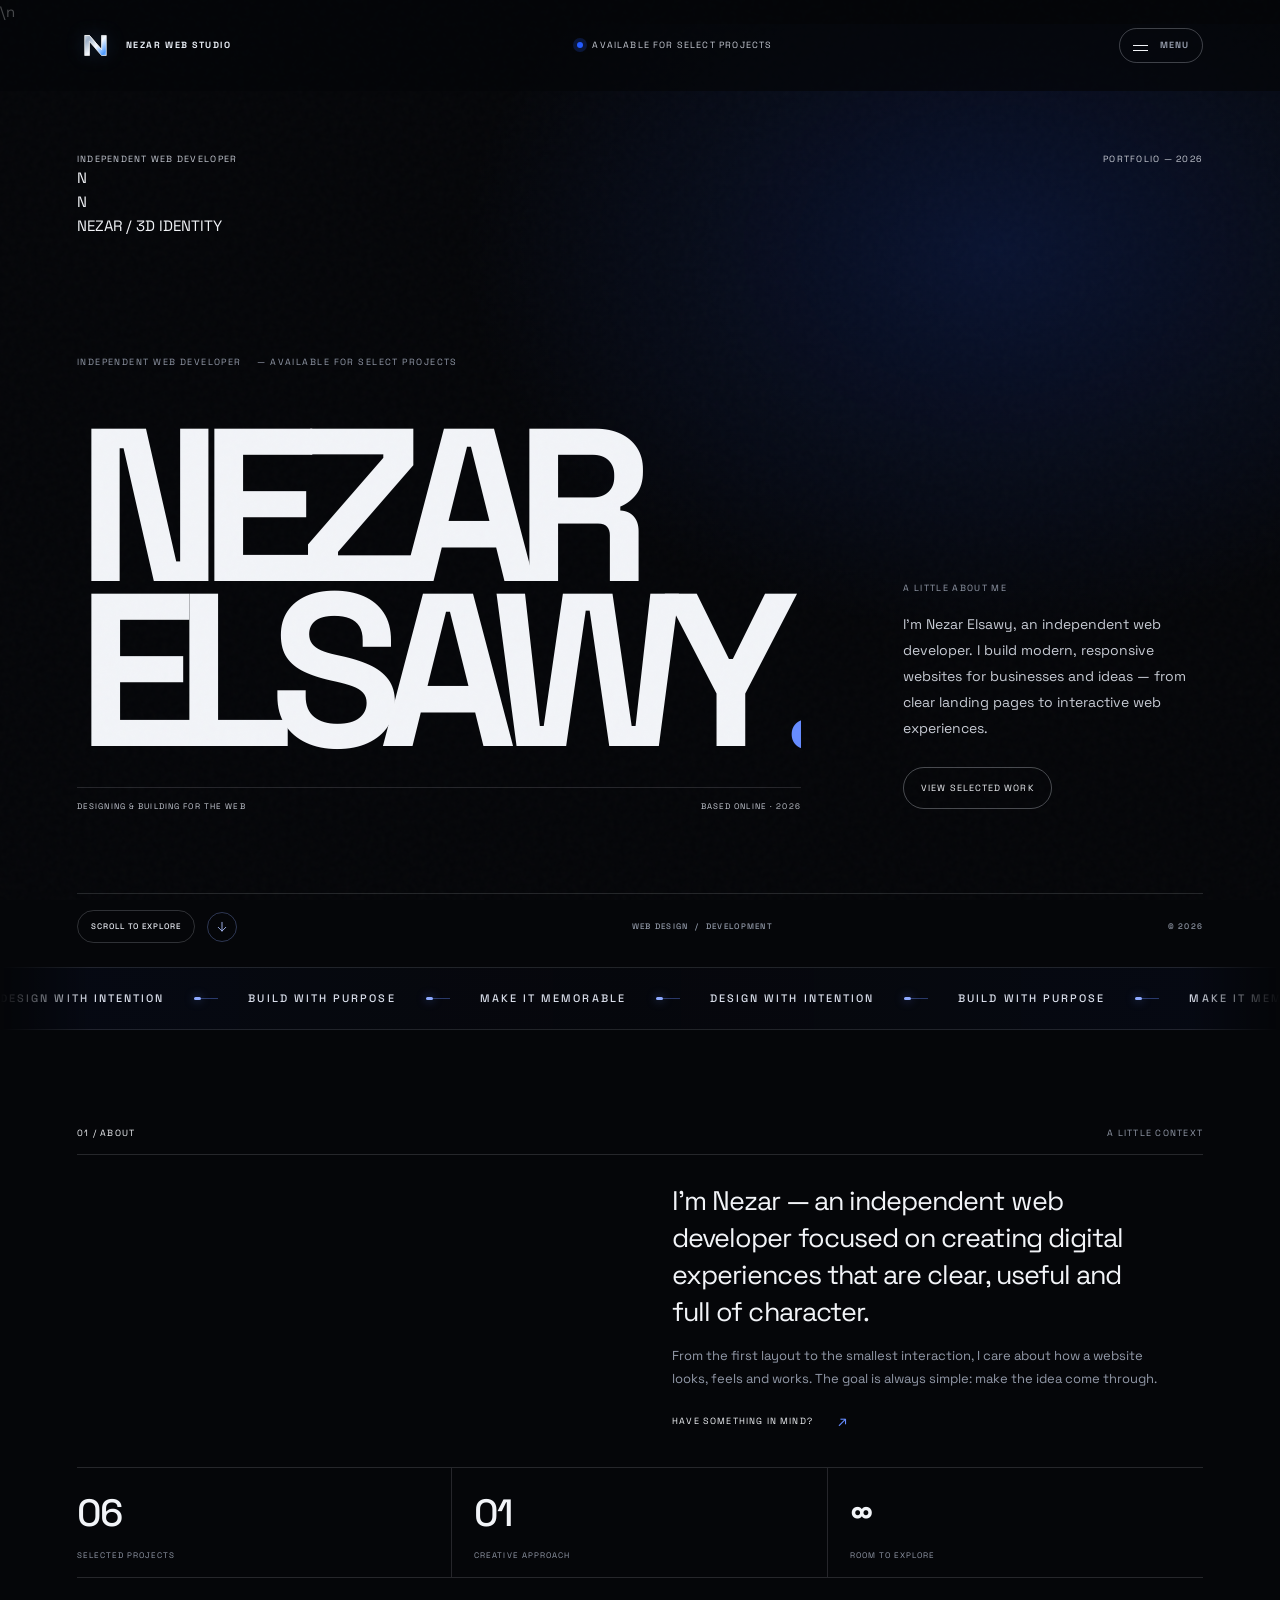
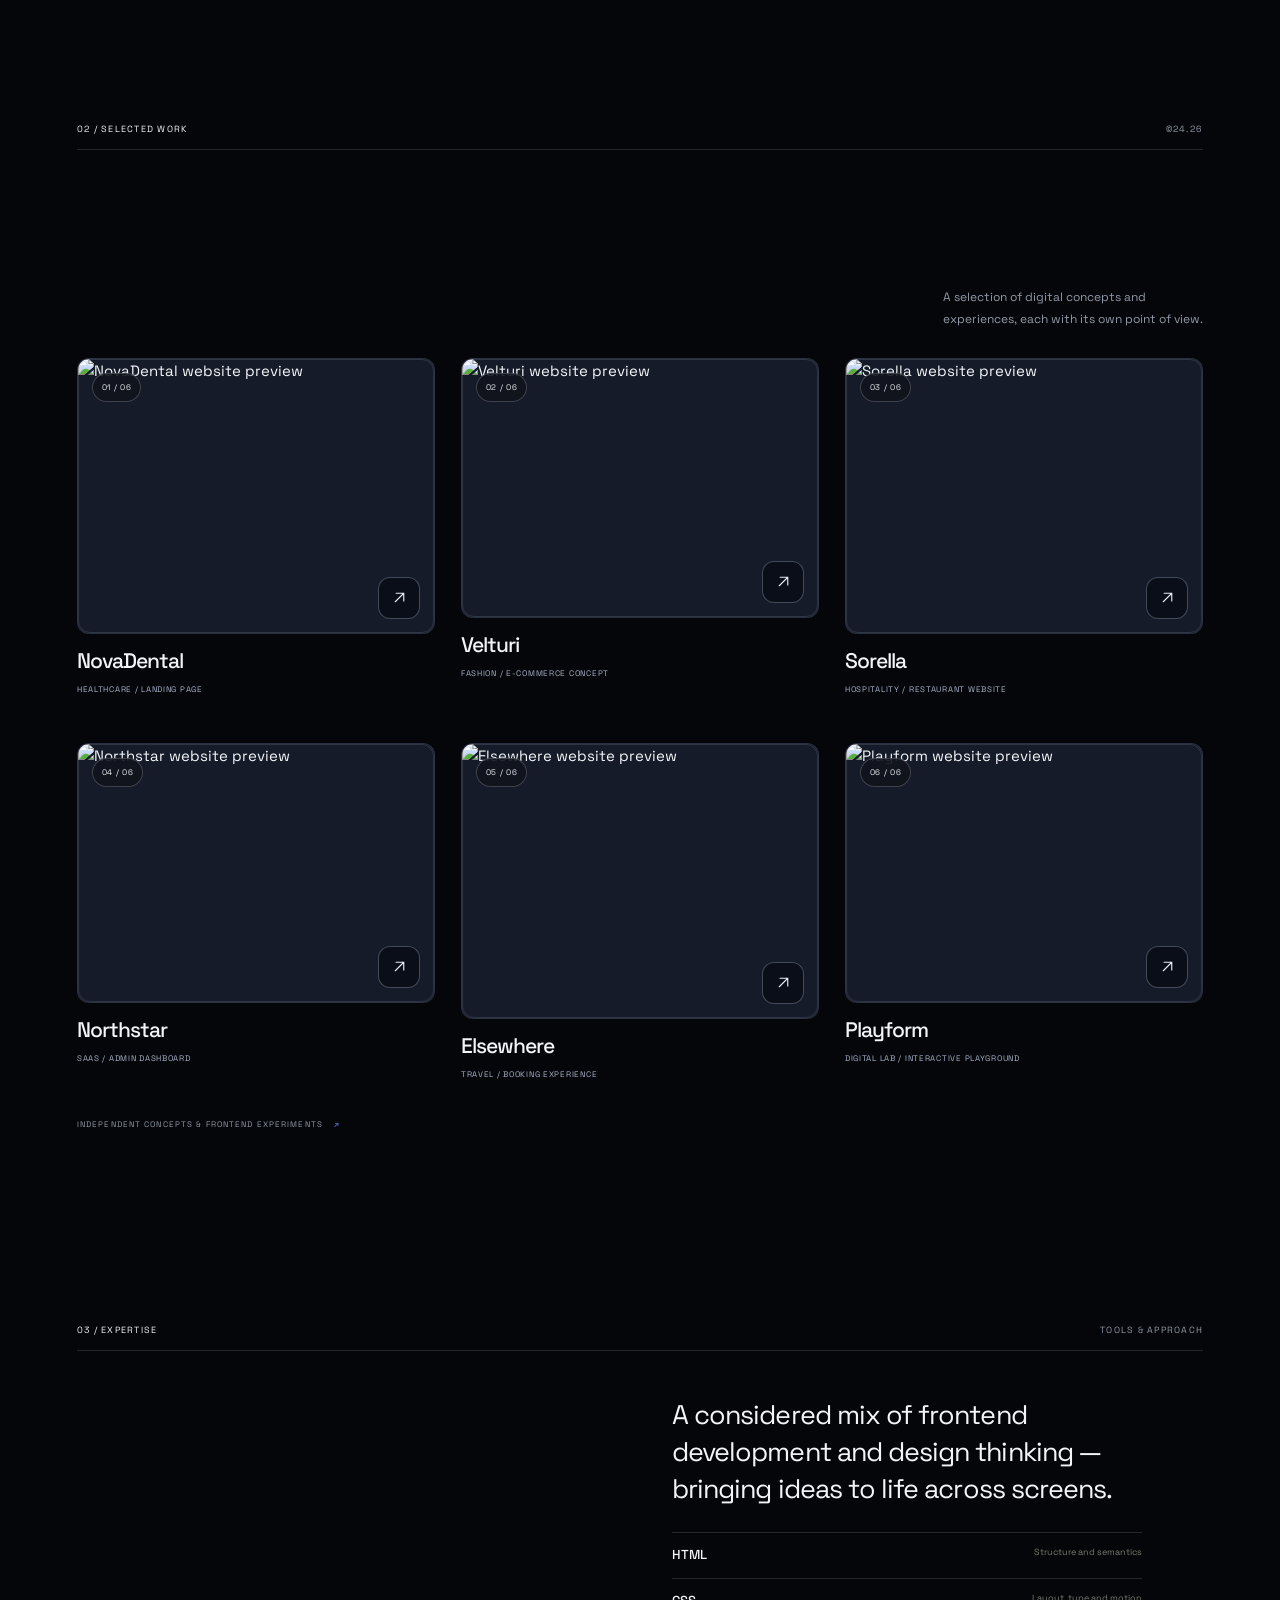
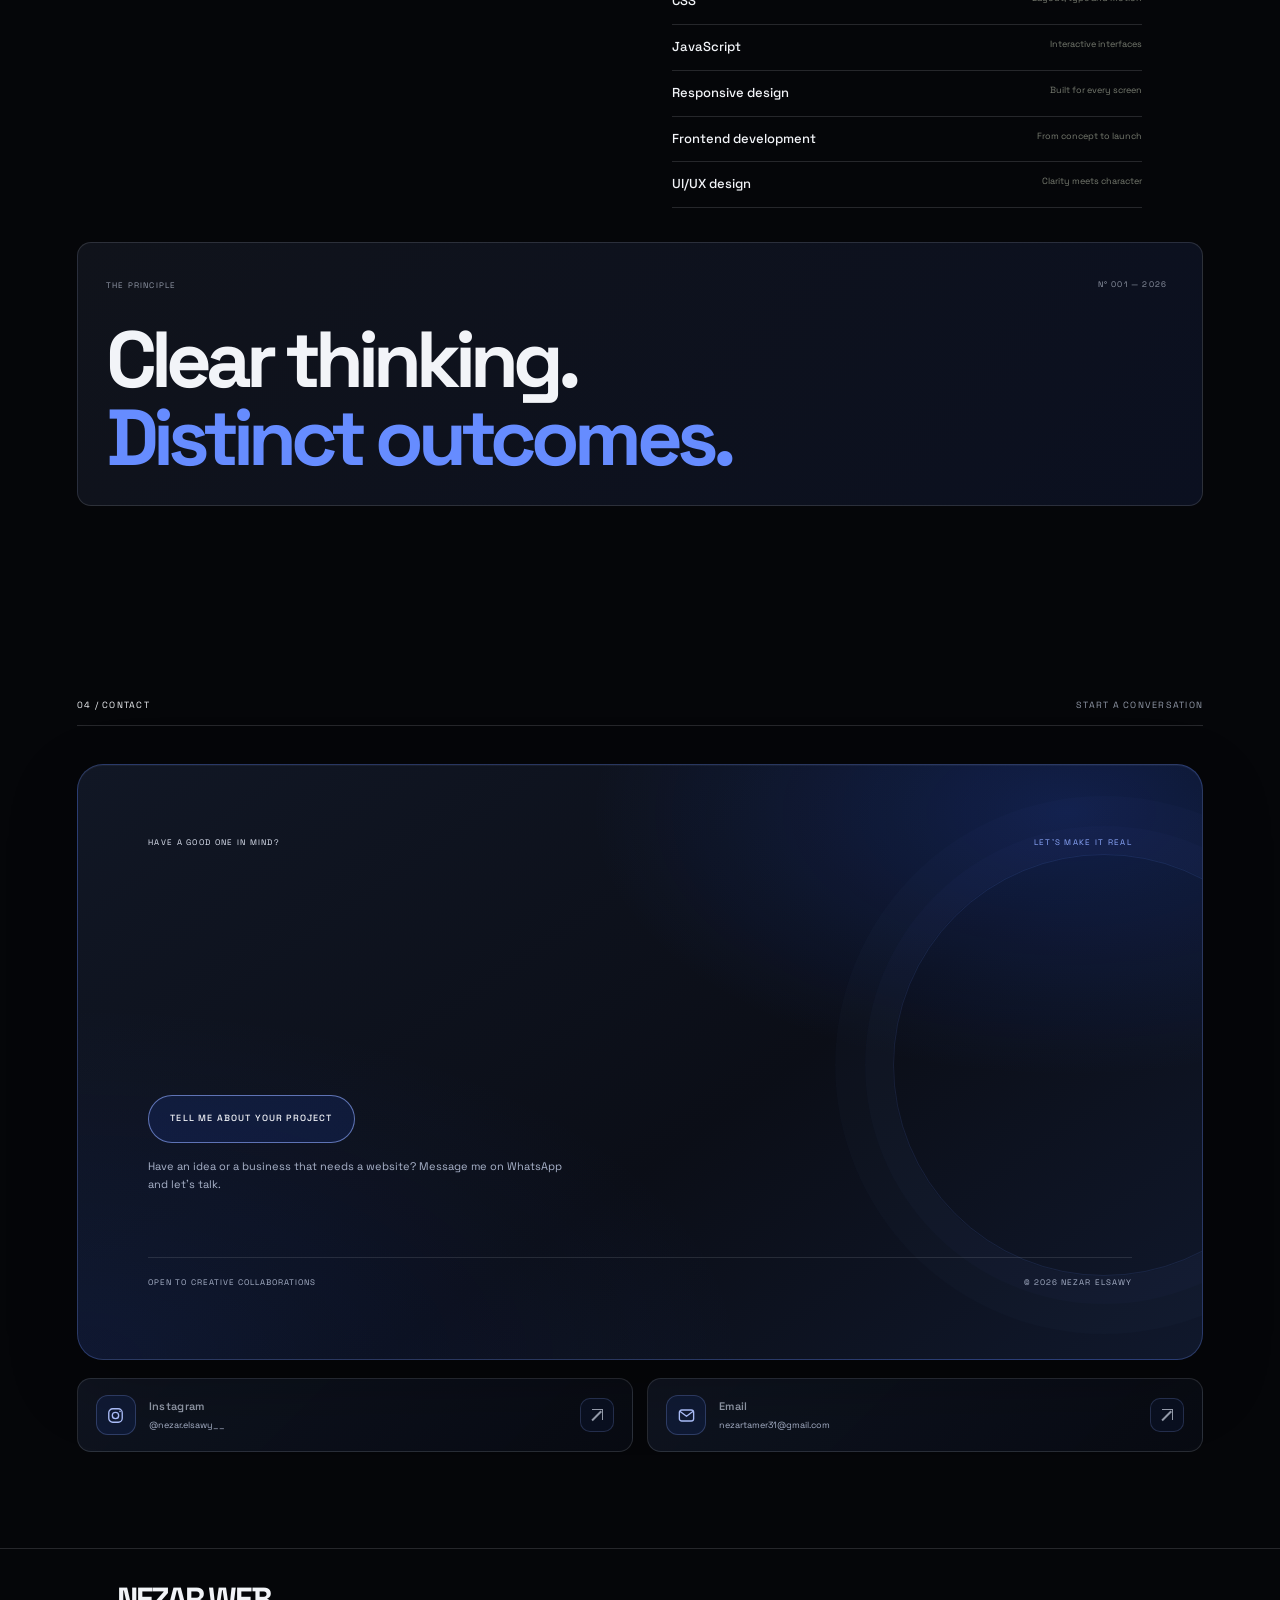
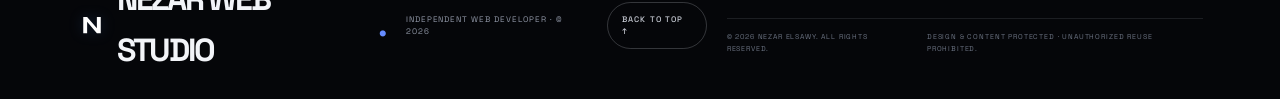
==== commit adbf4dab: "Add cinematic 3D monogram to hero" ====
--- a/index.html
+++ b/index.html
@@ -34,6 +34,7 @@
 <main id="top">
 <section class="hero">
  <div class="hero-meta"><span>INDEPENDENT WEB DEVELOPER</span><span>PORTFOLIO — 2026</span></div>
+ <div class="hero-3d-scene" aria-hidden="true"><div class="hero-3d-halo"></div><div class="hero-3d-orbit hero-3d-orbit-a"></div><div class="hero-3d-orbit hero-3d-orbit-b"></div><div class="hero-3d-stage"><div class="hero-3d-face hero-3d-back">N</div><div class="hero-3d-face hero-3d-front">N</div></div><span class="hero-3d-caption">NEZAR / 3D IDENTITY</span></div>
  <div class="hero-intro hero-intro-profile">
   <div class="hero-copy">
    <p class="hero-kicker">INDEPENDENT WEB DEVELOPER <span>— AVAILABLE FOR SELECT PROJECTS</span></p>
--- a/style.css
+++ b/style.css
@@ -902,3 +902,4 @@
 @media(prefers-reduced-motion:reduce){
  .mobile-menu>a{transition:none}
 }
+\n/* NEZAR WEB STUDIO — chrome monogram */\n.brand{gap:13px}.brand-mark{display:block;width:37px;height:37px;flex:0 0 37px;filter:drop-shadow(0 0 9px rgba(79,156,255,.18));transition:transform .35s ease,filter .35s ease}.brand:hover .brand-mark{transform:rotate(-5deg) scale(1.06);filter:drop-shadow(0 0 13px rgba(79,156,255,.42))}.brand-name{font-size:9px;letter-spacing:.17em;color:#e8edf5}.footer-name{display:inline-flex;align-items:center;gap:10px}.footer-mark{width:30px;height:30px;flex:0 0 30px;filter:drop-shadow(0 0 7px rgba(79,156,255,.2))}@media(max-width:760px){.brand-mark{width:34px;height:34px;flex-basis:34px}.brand-name{font-size:8px;letter-spacing:.13em}.footer-mark{width:26px;height:26px;flex-basis:26px}}\n
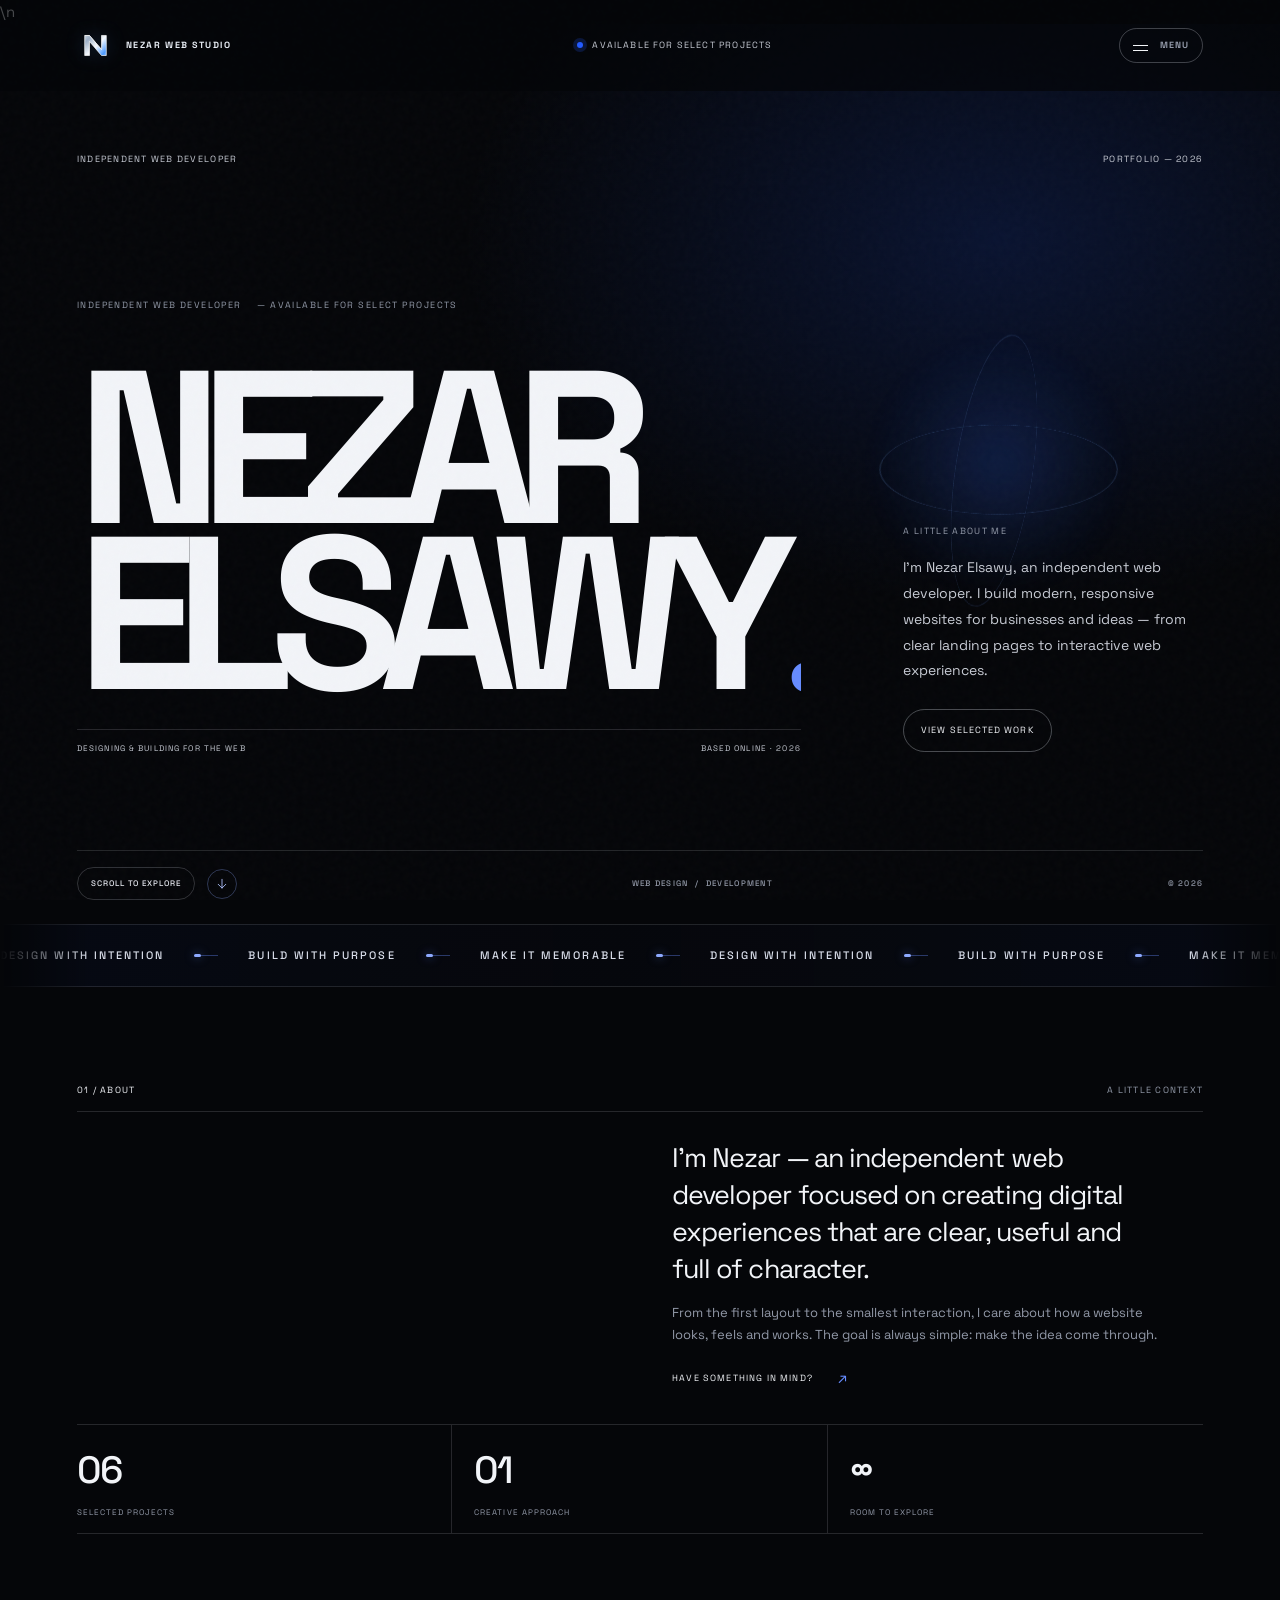
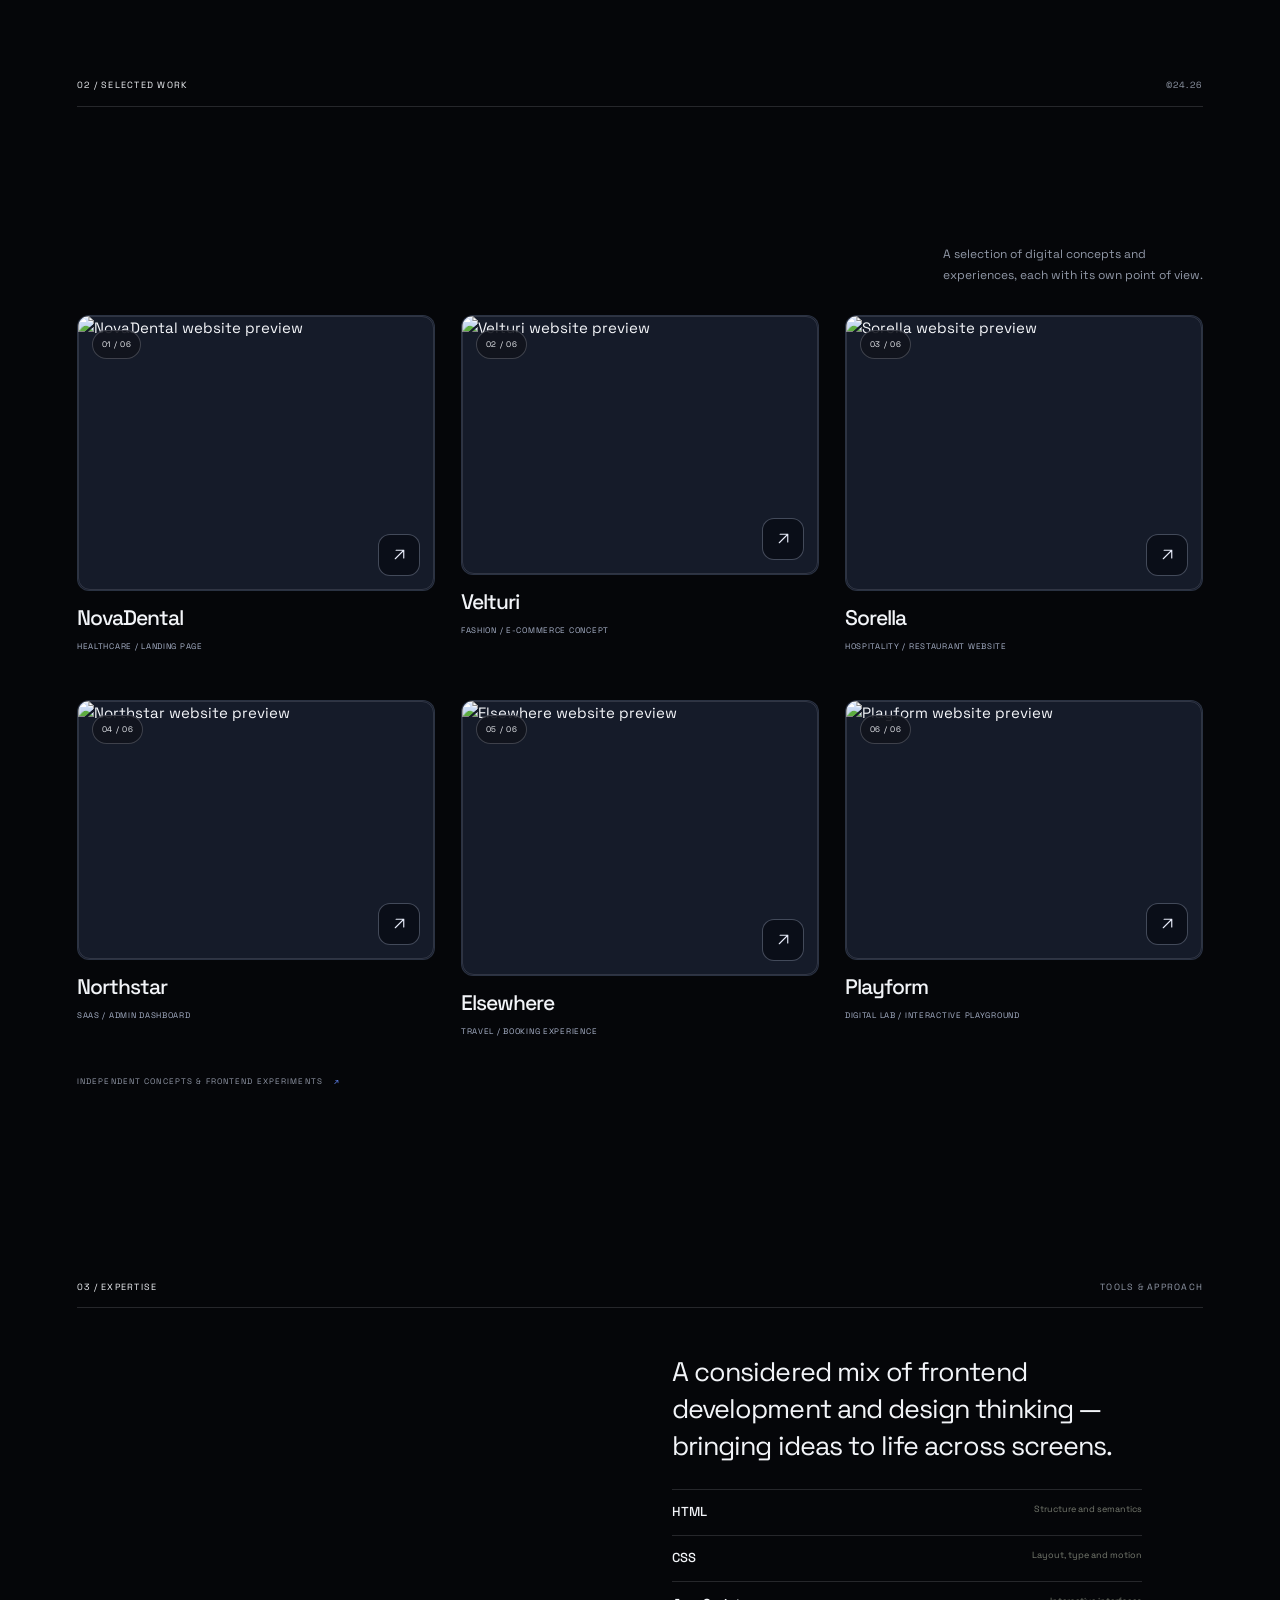
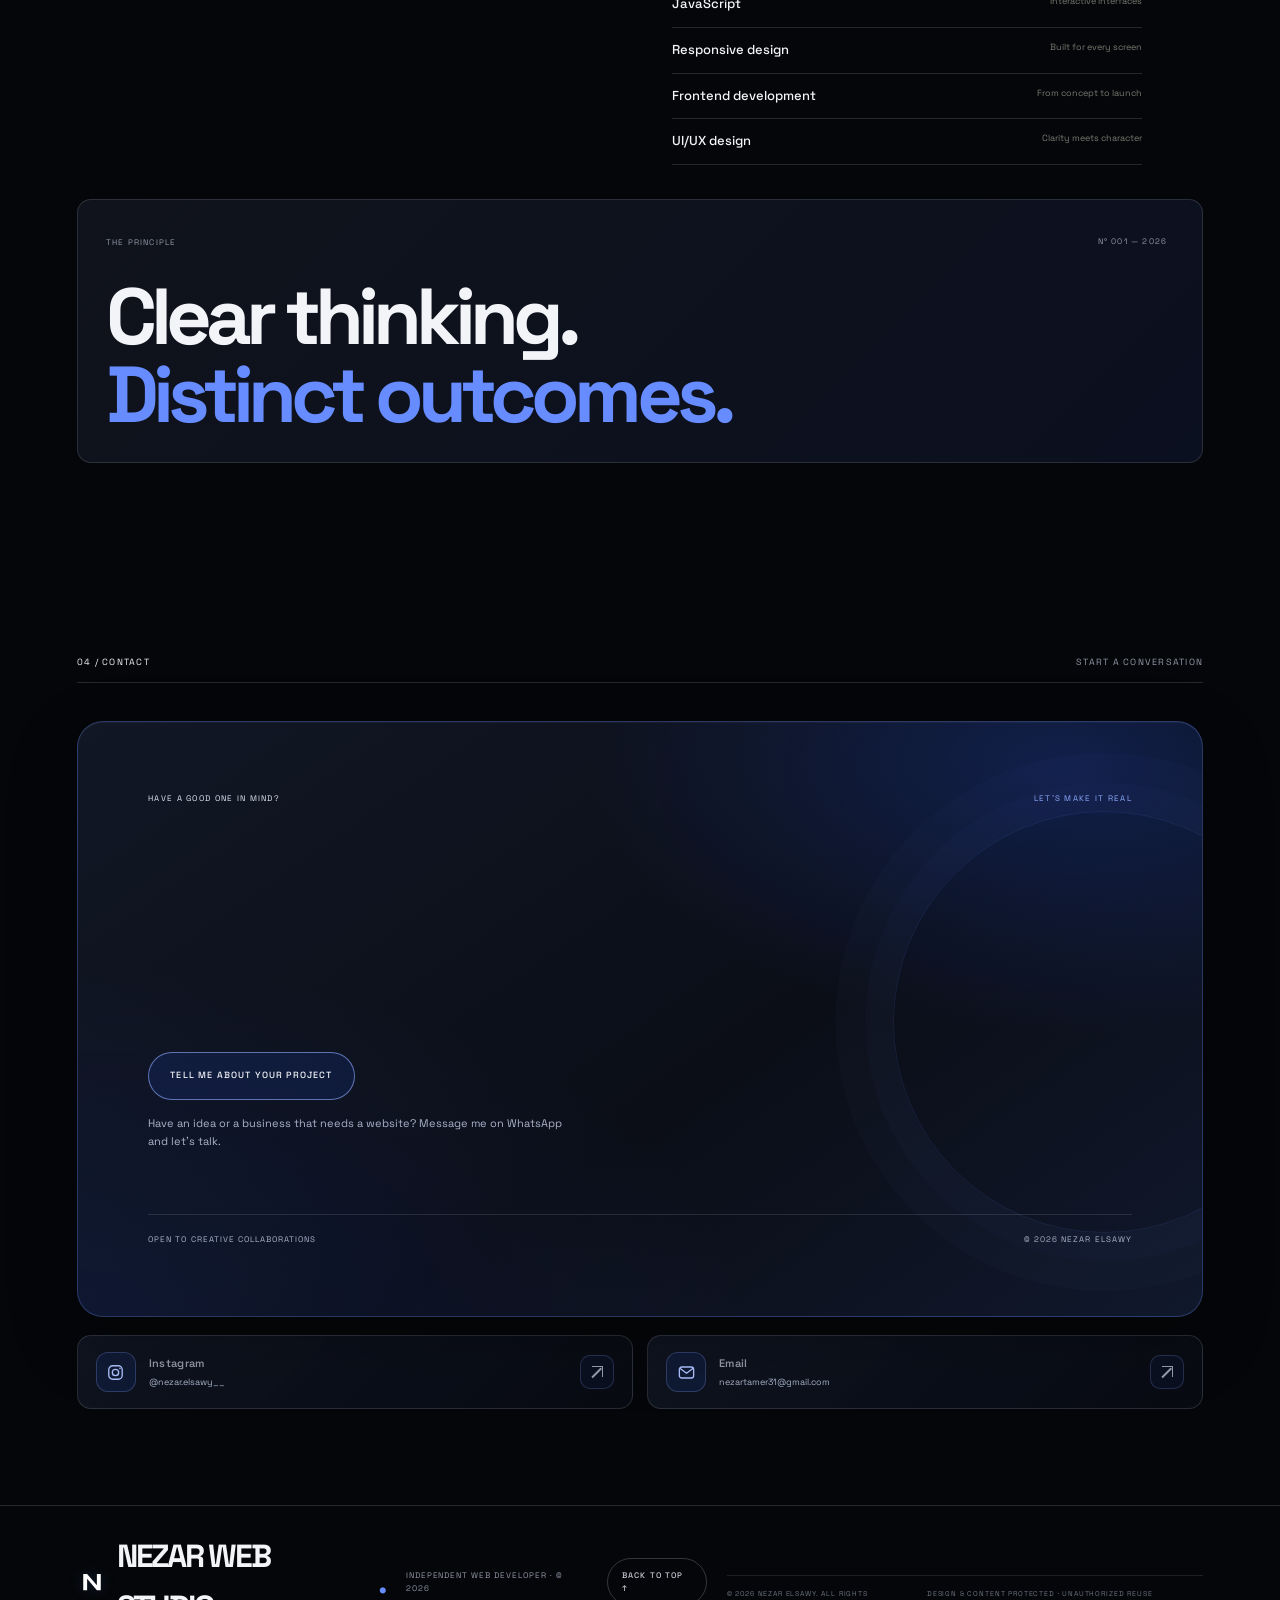
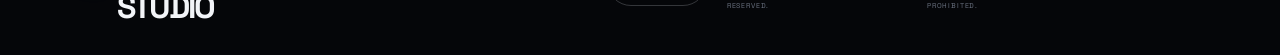
==== commit 64d8cfe5: "Remove 3D hero lettering and label" ====
--- a/index.html
+++ b/index.html
@@ -34,7 +34,7 @@
 <main id="top">
 <section class="hero">
  <div class="hero-meta"><span>INDEPENDENT WEB DEVELOPER</span><span>PORTFOLIO — 2026</span></div>
- <div class="hero-3d-scene" aria-hidden="true"><div class="hero-3d-halo"></div><div class="hero-3d-orbit hero-3d-orbit-a"></div><div class="hero-3d-orbit hero-3d-orbit-b"></div><div class="hero-3d-stage"><div class="hero-3d-face hero-3d-back">N</div><div class="hero-3d-face hero-3d-front">N</div></div><span class="hero-3d-caption">NEZAR / 3D IDENTITY</span></div>
+ <div class="hero-3d-scene" aria-hidden="true"><div class="hero-3d-halo"></div><div class="hero-3d-orbit hero-3d-orbit-a"></div><div class="hero-3d-orbit hero-3d-orbit-b"></div><div class="hero-3d-core"></div></div>
  <div class="hero-intro hero-intro-profile">
   <div class="hero-copy">
    <p class="hero-kicker">INDEPENDENT WEB DEVELOPER <span>— AVAILABLE FOR SELECT PROJECTS</span></p>
--- a/style.css
+++ b/style.css
@@ -902,4 +902,24 @@
 @media(prefers-reduced-motion:reduce){
  .mobile-menu>a{transition:none}
 }
-\n/* NEZAR WEB STUDIO — chrome monogram */\n.brand{gap:13px}.brand-mark{display:block;width:37px;height:37px;flex:0 0 37px;filter:drop-shadow(0 0 9px rgba(79,156,255,.18));transition:transform .35s ease,filter .35s ease}.brand:hover .brand-mark{transform:rotate(-5deg) scale(1.06);filter:drop-shadow(0 0 13px rgba(79,156,255,.42))}.brand-name{font-size:9px;letter-spacing:.17em;color:#e8edf5}.footer-name{display:inline-flex;align-items:center;gap:10px}.footer-mark{width:30px;height:30px;flex:0 0 30px;filter:drop-shadow(0 0 7px rgba(79,156,255,.2))}@media(max-width:760px){.brand-mark{width:34px;height:34px;flex-basis:34px}.brand-name{font-size:8px;letter-spacing:.13em}.footer-mark{width:26px;height:26px;flex-basis:26px}}\n+\n/* NEZAR WEB STUDIO — chrome monogram */\n.brand{gap:13px}.brand-mark{display:block;width:37px;height:37px;flex:0 0 37px;filter:drop-shadow(0 0 9px rgba(79,156,255,.18));transition:transform .35s ease,filter .35s ease}.brand:hover .brand-mark{transform:rotate(-5deg) scale(1.06);filter:drop-shadow(0 0 13px rgba(79,156,255,.42))}.brand-name{font-size:9px;letter-spacing:.17em;color:#e8edf5}.footer-name{display:inline-flex;align-items:center;gap:10px}.footer-mark{width:30px;height:30px;flex:0 0 30px;filter:drop-shadow(0 0 7px rgba(79,156,255,.2))}@media(max-width:760px){.brand-mark{width:34px;height:34px;flex-basis:34px}.brand-name{font-size:8px;letter-spacing:.13em}.footer-mark{width:26px;height:26px;flex-basis:26px}}\n
+/* Cinematic 3D monogram intro */
+.hero{isolation:isolate}
+.hero-3d-scene{position:absolute;z-index:0;right:clamp(18px,8vw,130px);top:49%;width:clamp(190px,28vw,390px);aspect-ratio:1;transform:translateY(-50%);pointer-events:none;perspective:1100px;opacity:.88}
+.hero-3d-halo{position:absolute;inset:15%;border-radius:50%;background:radial-gradient(circle,rgba(55,112,255,.22),rgba(55,112,255,.08) 42%,transparent 72%);filter:blur(18px);animation:hero-halo-breathe 5s ease-in-out infinite}
+.hero-3d-stage{position:absolute;inset:15%;display:grid;place-items:center;transform-style:preserve-3d;animation:hero-3d-float 6s ease-in-out infinite}
+.hero-3d-face{position:absolute;font-family:'Syne',sans-serif;font-size:clamp(150px,22vw,300px);font-weight:800;line-height:1;letter-spacing:-.12em;transform-style:preserve-3d;backface-visibility:hidden}
+.hero-3d-front{color:#eaf3ff;text-shadow:1px 1px 0 #a9c5e8,2px 2px 0 #7897c2,3px 3px 0 #5277ad,4px 4px 0 #31578f,5px 5px 0 #244474,0 0 22px rgba(76,145,255,.32),0 0 55px rgba(49,111,255,.2);-webkit-text-stroke:1px rgba(255,255,255,.65);animation:hero-3d-turn 12s cubic-bezier(.55,.08,.45,.92) infinite}
+.hero-3d-back{color:#3975c5;transform:translateZ(-18px) rotateY(180deg);text-shadow:0 0 35px rgba(49,111,255,.32)}
+.hero-3d-orbit{position:absolute;inset:17%;border:1px solid rgba(126,174,255,.25);border-radius:50%;transform-style:preserve-3d}
+.hero-3d-orbit-a{transform:rotateX(68deg) rotateZ(-22deg);animation:hero-orbit-a 15s linear infinite}
+.hero-3d-orbit-b{inset:8% 24%;border-color:rgba(126,174,255,.18);transform:rotateY(68deg) rotateZ(34deg);animation:hero-orbit-b 19s linear infinite}
+.hero-3d-caption{position:absolute;right:2%;bottom:12%;font-size:7px;letter-spacing:.2em;color:rgba(178,202,245,.65)}
+@keyframes hero-3d-turn{0%,12%{transform:rotateY(-24deg) rotateX(10deg) translateZ(12px)}50%{transform:rotateY(24deg) rotateX(-8deg) translateZ(20px)}88%,100%{transform:rotateY(-24deg) rotateX(10deg) translateZ(12px)}}
+@keyframes hero-3d-float{0%,100%{transform:translateY(0) rotateZ(-4deg)}50%{transform:translateY(-16px) rotateZ(4deg)}}
+@keyframes hero-orbit-a{to{transform:rotateX(68deg) rotateZ(338deg)}}
+@keyframes hero-orbit-b{to{transform:rotateY(68deg) rotateZ(394deg)}}
+@keyframes hero-halo-breathe{0%,100%{opacity:.65;transform:scale(.9)}50%{opacity:1;transform:scale(1.13)}}
+.hero-copy,.hero-description{z-index:1}
+@media(max-width:760px){.hero-3d-scene{right:-30px;top:47%;width:clamp(170px,58vw,250px);opacity:.34}.hero-3d-face{font-size:clamp(155px,48vw,220px)}.hero-3d-caption{display:none}.hero-3d-orbit{opacity:.65}}
+@media(prefers-reduced-motion:reduce){.hero-3d-halo,.hero-3d-stage,.hero-3d-front,.hero-3d-orbit{animation:none!important}.hero-3d-front{transform:rotateY(-12deg) rotateX(5deg)}}
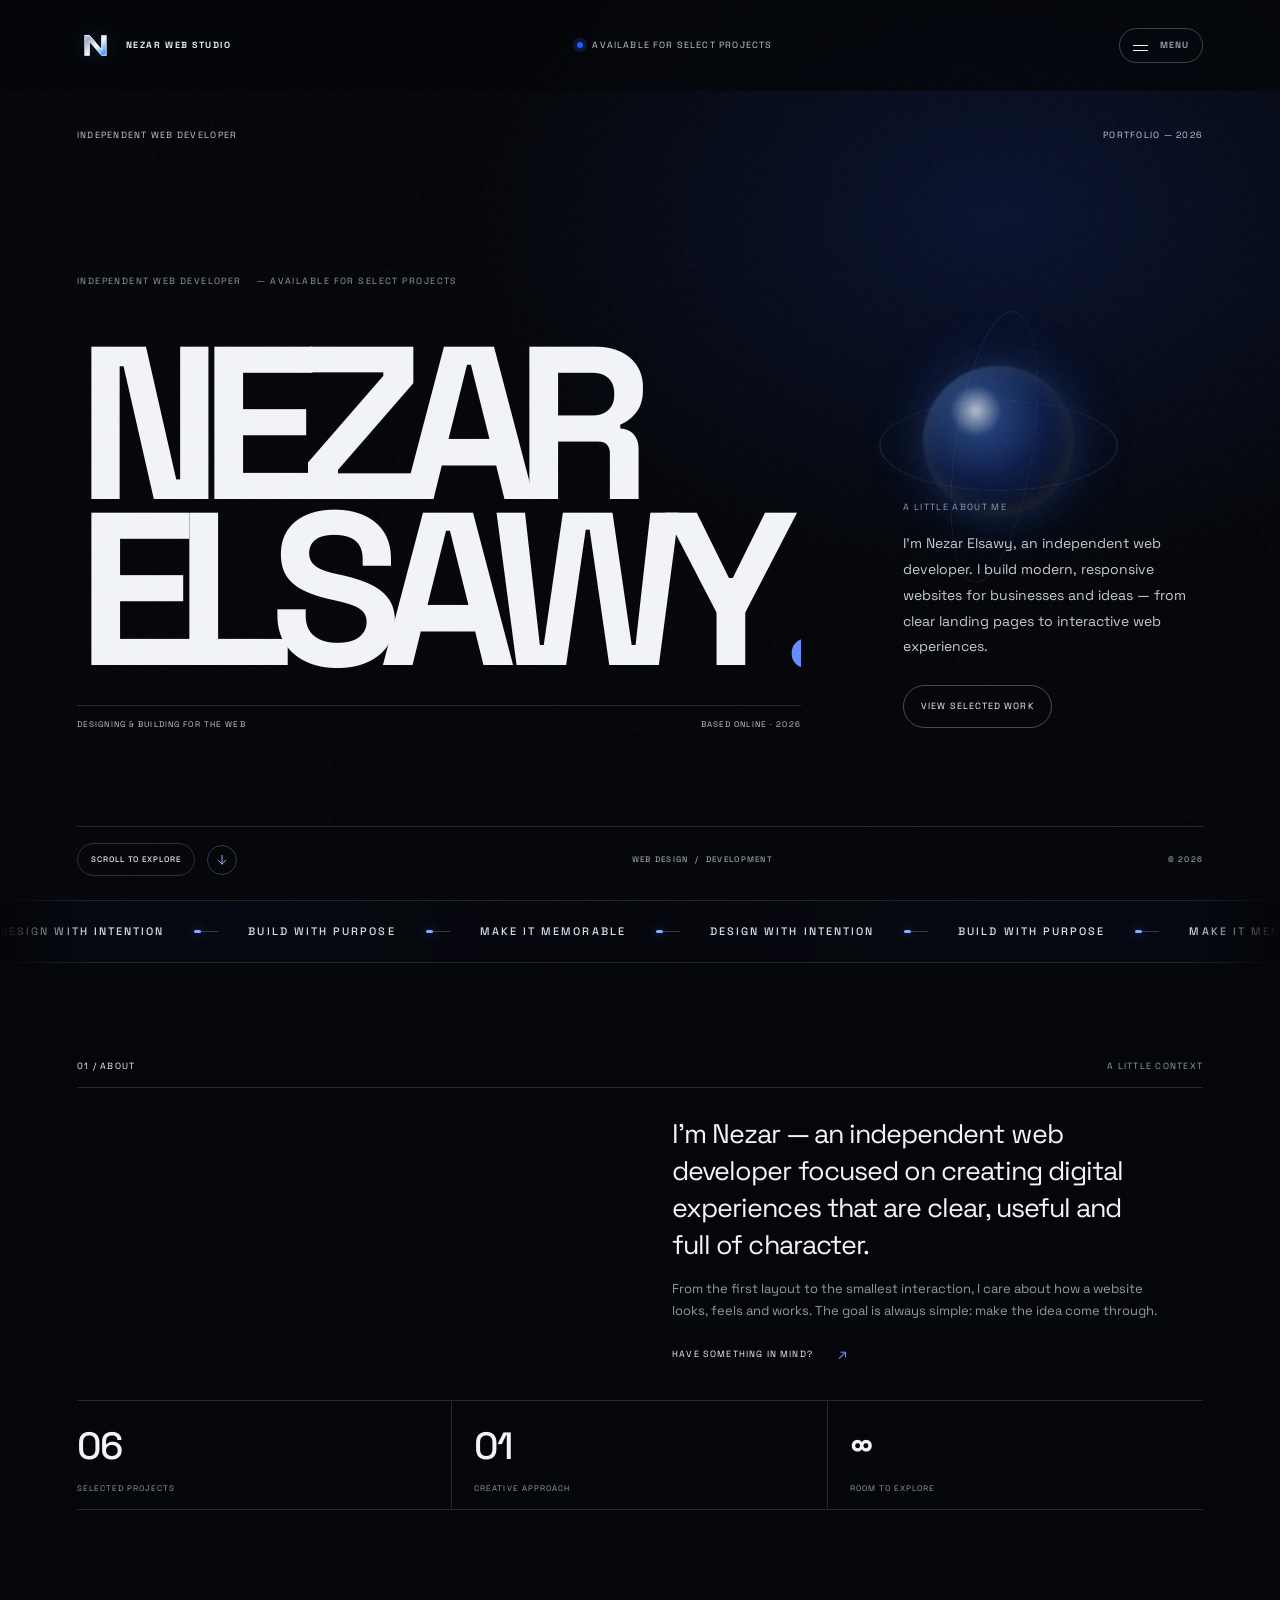
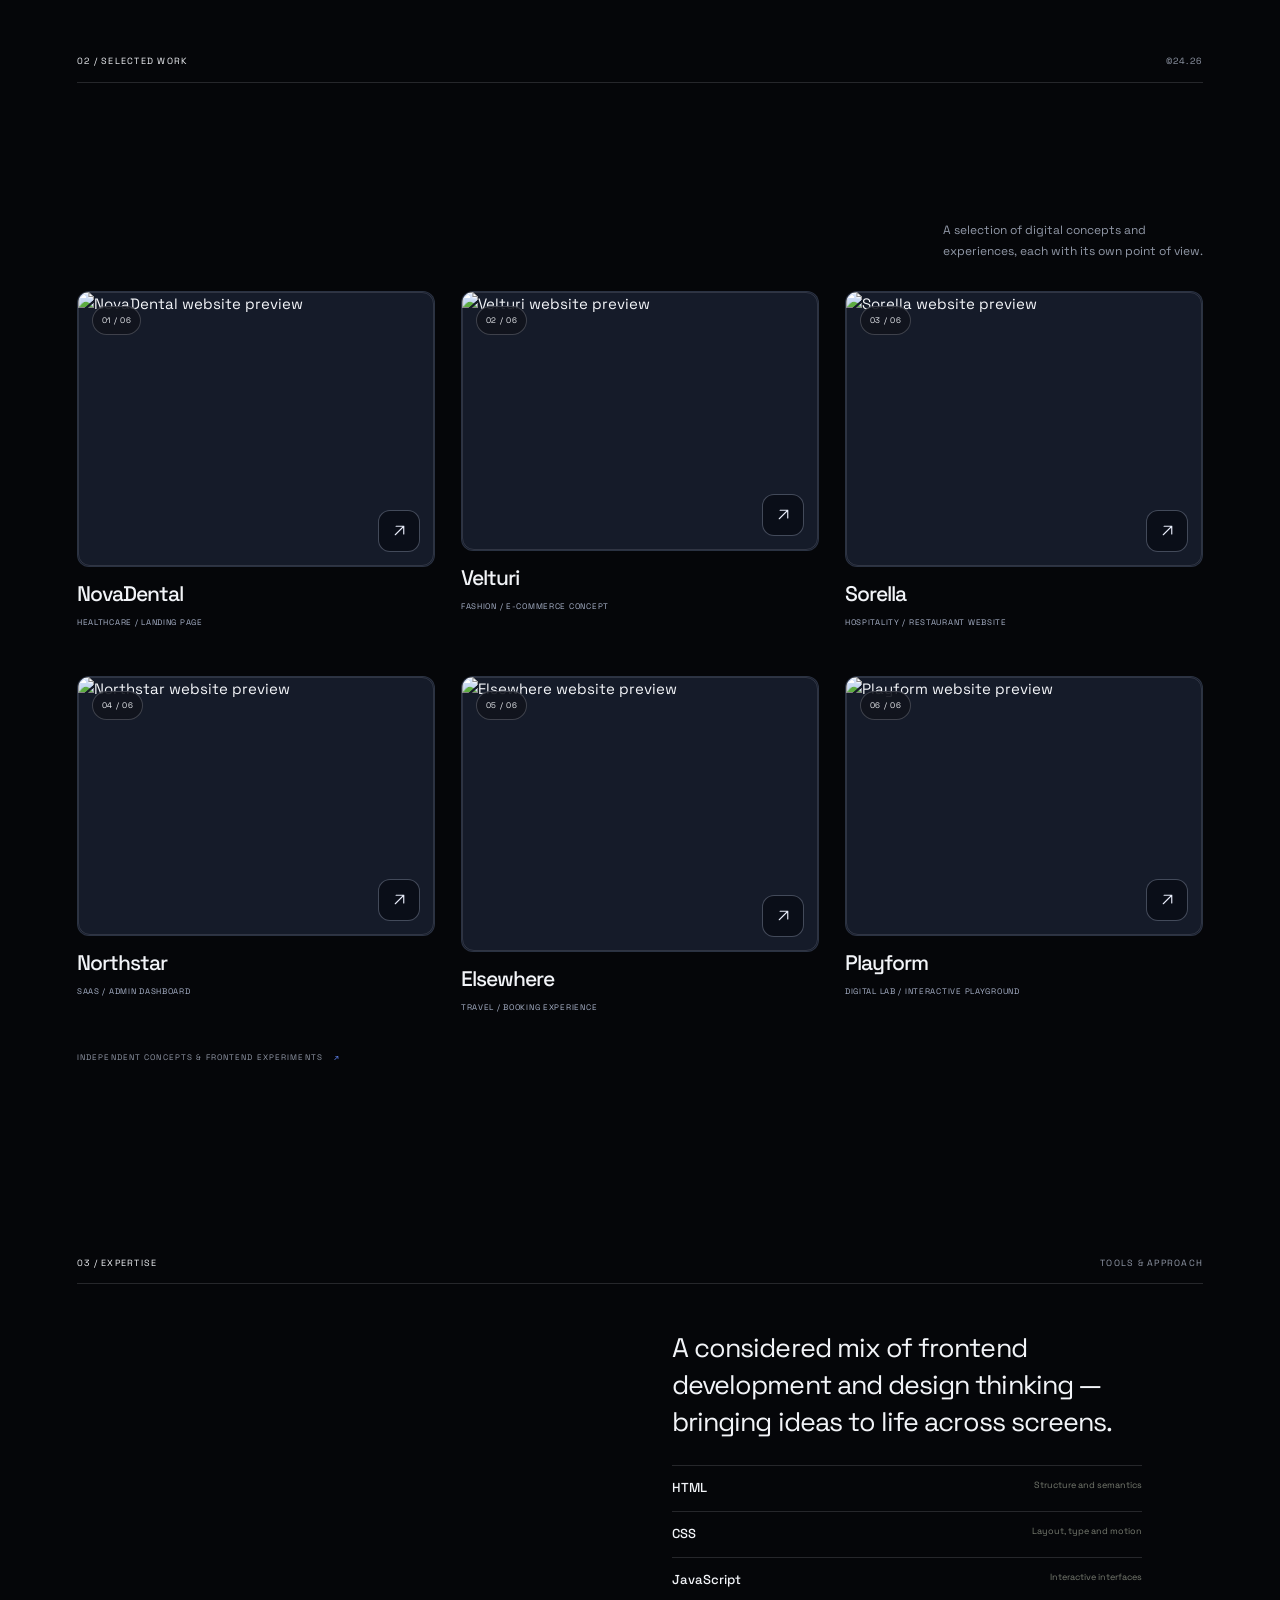
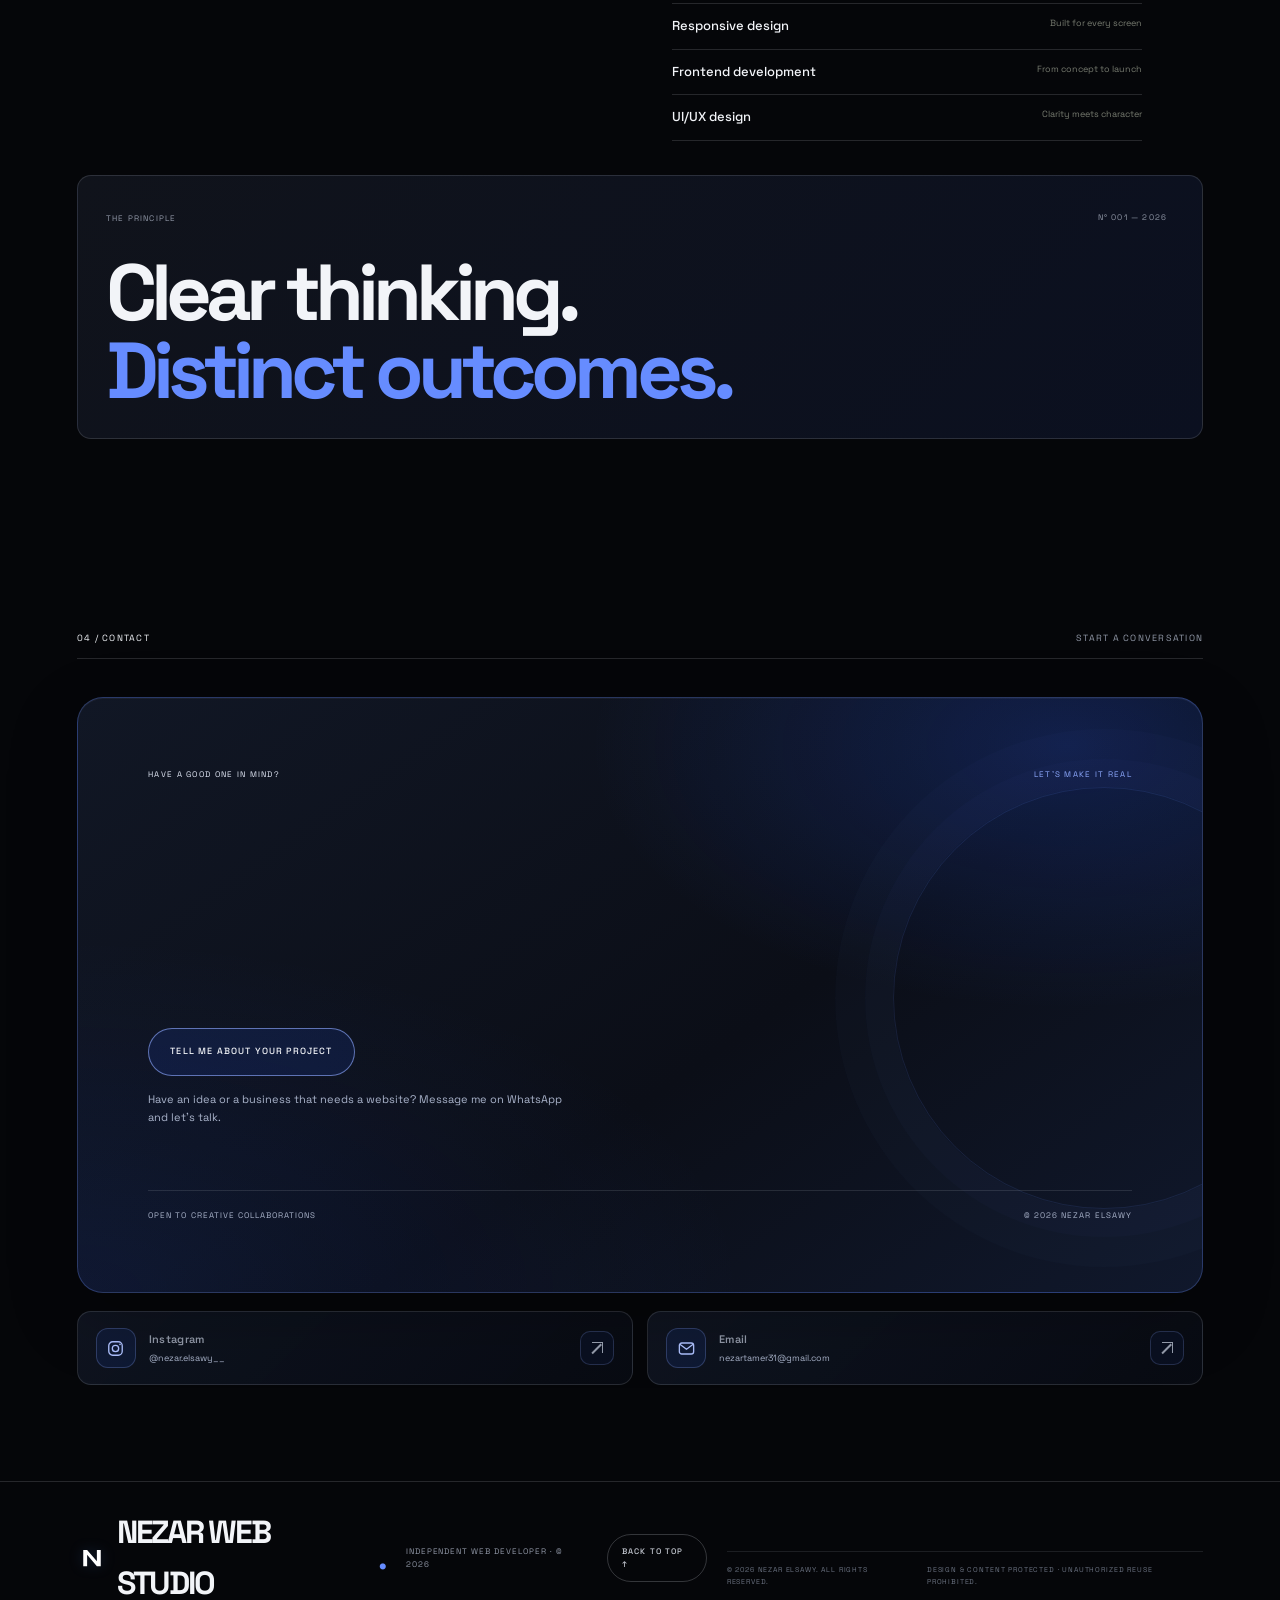
==== commit d2f9fa11: "Remove stray literal newline escape from HTML" ====
--- a/index.html
+++ b/index.html
@@ -17,7 +17,8 @@
 <meta name="twitter:title" content="Nezar Elsawy — Independent Web Developer">
 <meta name="twitter:description" content="Modern, responsive websites and thoughtful digital experiences for businesses and ideas.">
 <meta name="twitter:image" content="https://image.thum.io/get/width/1200/crop/800/noanimate/https://nezar-portfolio.pages.dev/">
-<meta name="theme-color" content="#10110f">\n<link rel="icon" type="image/svg+xml" href="data:image/svg+xml,%3Csvg xmlns=%22http://www.w3.org/2000/svg%22 viewBox=%220 0 48 48%22%3E%3Crect width=%2248%22 height=%2248%22 rx=%2210%22 fill=%22%2310110f%22/%3E%3Cpath d=%22M10 37V11h6.2l15.6 18.2V11H38v26h-6.2L16.2 18.8V37Z%22 fill=%22%23dceaff%22 stroke=%22%234f9cff%22 stroke-width=%221%22/%3E%3C/svg%3E">
+<meta name="theme-color" content="#10110f">
+<link rel="icon" type="image/svg+xml" href="data:image/svg+xml,%3Csvg xmlns=%22http://www.w3.org/2000/svg%22 viewBox=%220 0 48 48%22%3E%3Crect width=%2248%22 height=%2248%22 rx=%2210%22 fill=%22%2310110f%22/%3E%3Cpath d=%22M10 37V11h6.2l15.6 18.2V11H38v26h-6.2L16.2 18.8V37Z%22 fill=%22%23dceaff%22 stroke=%22%234f9cff%22 stroke-width=%221%22/%3E%3C/svg%3E">
 <link rel="preconnect" href="https://fonts.googleapis.com"><link rel="preconnect" href="https://fonts.gstatic.com" crossorigin>
 <link href="https://fonts.googleapis.com/css2?family=Space+Grotesk:wght@400;500;600;700&family=Syne:wght@500;600;700;800&display=swap" rel="stylesheet">
 <link rel="stylesheet" href="style.css?v=portfolio-polish-20261108"><script>document.documentElement.classList.add('js')</script>
--- a/style.css
+++ b/style.css
@@ -907,19 +907,19 @@
 .hero{isolation:isolate}
 .hero-3d-scene{position:absolute;z-index:0;right:clamp(18px,8vw,130px);top:49%;width:clamp(190px,28vw,390px);aspect-ratio:1;transform:translateY(-50%);pointer-events:none;perspective:1100px;opacity:.88}
 .hero-3d-halo{position:absolute;inset:15%;border-radius:50%;background:radial-gradient(circle,rgba(55,112,255,.22),rgba(55,112,255,.08) 42%,transparent 72%);filter:blur(18px);animation:hero-halo-breathe 5s ease-in-out infinite}
-.hero-3d-stage{position:absolute;inset:15%;display:grid;place-items:center;transform-style:preserve-3d;animation:hero-3d-float 6s ease-in-out infinite}
-.hero-3d-face{position:absolute;font-family:'Syne',sans-serif;font-size:clamp(150px,22vw,300px);font-weight:800;line-height:1;letter-spacing:-.12em;transform-style:preserve-3d;backface-visibility:hidden}
-.hero-3d-front{color:#eaf3ff;text-shadow:1px 1px 0 #a9c5e8,2px 2px 0 #7897c2,3px 3px 0 #5277ad,4px 4px 0 #31578f,5px 5px 0 #244474,0 0 22px rgba(76,145,255,.32),0 0 55px rgba(49,111,255,.2);-webkit-text-stroke:1px rgba(255,255,255,.65);animation:hero-3d-turn 12s cubic-bezier(.55,.08,.45,.92) infinite}
-.hero-3d-back{color:#3975c5;transform:translateZ(-18px) rotateY(180deg);text-shadow:0 0 35px rgba(49,111,255,.32)}
+.hero-3d-core{position:absolute;inset:29%;border-radius:50%;background:radial-gradient(circle at 35% 30%,rgba(225,239,255,.9),rgba(81,145,255,.35) 18%,rgba(36,91,255,.12) 48%,transparent 72%);filter:blur(1px);box-shadow:0 0 35px rgba(64,132,255,.2),inset 0 0 28px rgba(255,255,255,.15);animation:hero-core-pulse 5s ease-in-out infinite}
+
+
+
 .hero-3d-orbit{position:absolute;inset:17%;border:1px solid rgba(126,174,255,.25);border-radius:50%;transform-style:preserve-3d}
 .hero-3d-orbit-a{transform:rotateX(68deg) rotateZ(-22deg);animation:hero-orbit-a 15s linear infinite}
 .hero-3d-orbit-b{inset:8% 24%;border-color:rgba(126,174,255,.18);transform:rotateY(68deg) rotateZ(34deg);animation:hero-orbit-b 19s linear infinite}
-.hero-3d-caption{position:absolute;right:2%;bottom:12%;font-size:7px;letter-spacing:.2em;color:rgba(178,202,245,.65)}
-@keyframes hero-3d-turn{0%,12%{transform:rotateY(-24deg) rotateX(10deg) translateZ(12px)}50%{transform:rotateY(24deg) rotateX(-8deg) translateZ(20px)}88%,100%{transform:rotateY(-24deg) rotateX(10deg) translateZ(12px)}}
-@keyframes hero-3d-float{0%,100%{transform:translateY(0) rotateZ(-4deg)}50%{transform:translateY(-16px) rotateZ(4deg)}}
+
+50%{transform:rotateY(24deg) rotateX(-8deg) translateZ(20px)}88%,100%{transform:rotateY(-24deg) rotateX(10deg) translateZ(12px)}}
+50%{transform:translateY(-16px) rotateZ(4deg)}}
 @keyframes hero-orbit-a{to{transform:rotateX(68deg) rotateZ(338deg)}}
 @keyframes hero-orbit-b{to{transform:rotateY(68deg) rotateZ(394deg)}}
 @keyframes hero-halo-breathe{0%,100%{opacity:.65;transform:scale(.9)}50%{opacity:1;transform:scale(1.13)}}
 .hero-copy,.hero-description{z-index:1}
-@media(max-width:760px){.hero-3d-scene{right:-30px;top:47%;width:clamp(170px,58vw,250px);opacity:.34}.hero-3d-face{font-size:clamp(155px,48vw,220px)}.hero-3d-caption{display:none}.hero-3d-orbit{opacity:.65}}
-@media(prefers-reduced-motion:reduce){.hero-3d-halo,.hero-3d-stage,.hero-3d-front,.hero-3d-orbit{animation:none!important}.hero-3d-front{transform:rotateY(-12deg) rotateX(5deg)}}
+@media(max-width:760px){.hero-3d-scene{right:-30px;top:47%;width:clamp(170px,58vw,250px);opacity:.34}.hero-3d-orbit{opacity:.65}}
+@media(prefers-reduced-motion:reduce){.hero-3d-halo,.hero-3d-core,.hero-3d-orbit{animation:none!important}}
